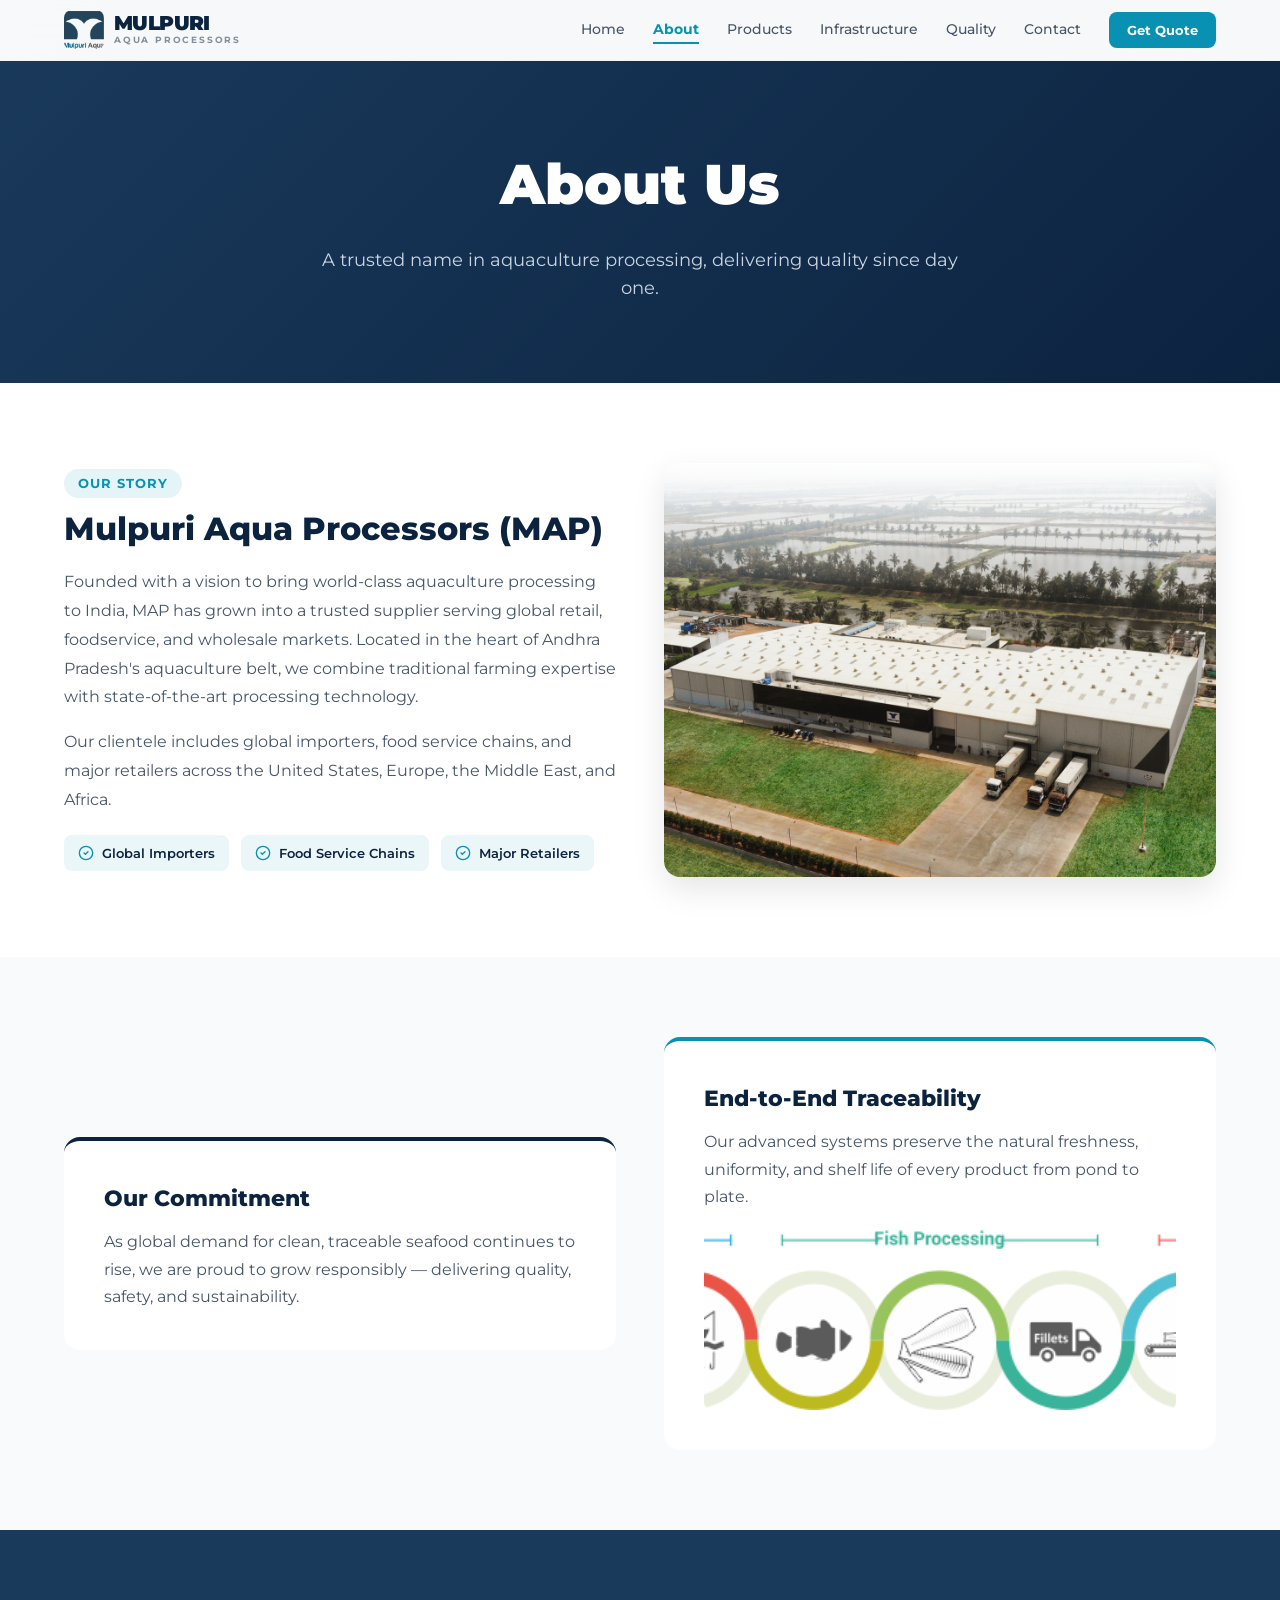
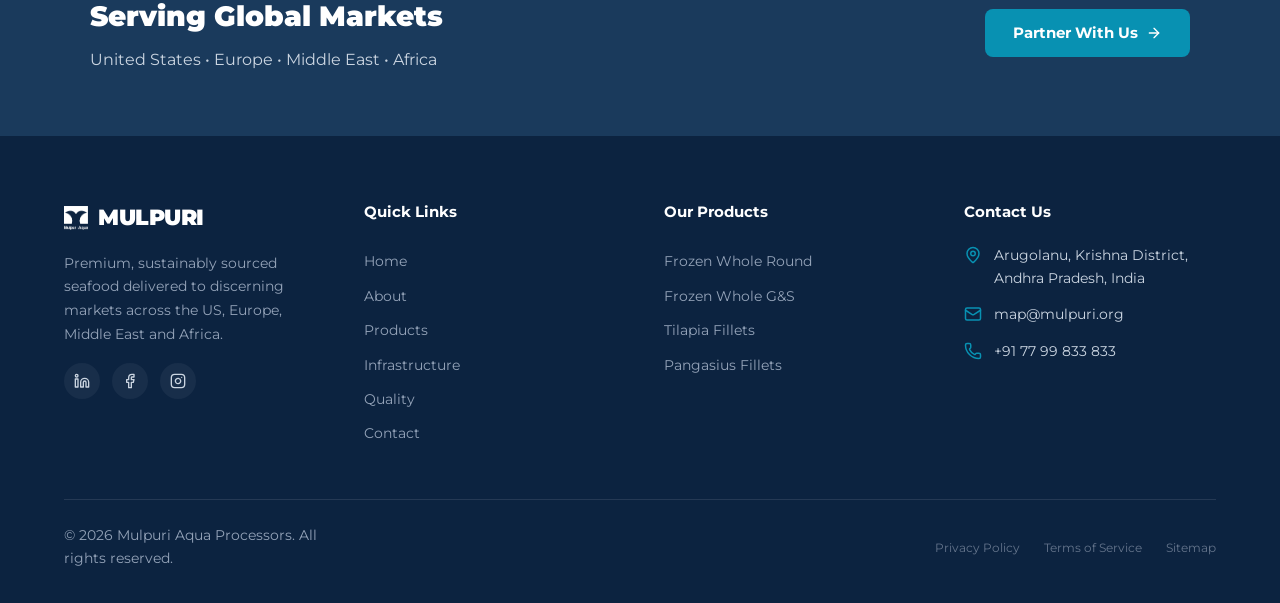
==== about.html @ 6163b8c2 "Initial commit: Mulpuri Aqua Processors static website Co-Authored-By: Claude Opus 4.6 <noreply@anth" ====
<!DOCTYPE html>
<html lang="en">
<head>
  <meta charset="UTF-8">
  <meta name="viewport" content="width=device-width, initial-scale=1.0">
  <title>About Us – Mulpuri Aqua Processors | Premium Tilapia Supplier</title>
  <meta name="description" content="Learn about Mulpuri Aqua Processors, a leading tilapia supplier from India.">
  <meta name="keywords" content="about Mulpuri Aqua Processors, tilapia supplier India, seafood processor">
  <meta name="robots" content="index, follow">
  <link rel="canonical" href="https://mulpuriaqua.com/about.html">
  <meta property="og:title" content="About Us – Mulpuri Aqua Processors | Premium Tilapia Supplier">
  <meta property="og:description" content="Learn about Mulpuri Aqua Processors, a leading tilapia supplier from India.">
  <meta property="og:type" content="website">
  <meta property="og:image" content="https://mulpuriaqua.com/images/MAPFactory-overview.png">
  <meta name="twitter:card" content="summary_large_image">
  <meta name="twitter:title" content="About Us – Mulpuri Aqua Processors | Premium Tilapia Supplier">
  <meta name="twitter:description" content="Learn about Mulpuri Aqua Processors, a leading tilapia supplier from India.">
  <link rel="apple-touch-icon" sizes="180x180" href="images/apple-touch-icon.png">
  <link rel="icon" type="image/png" sizes="32x32" href="images/favicon-32x32.png">
  <link rel="icon" type="image/png" sizes="16x16" href="images/favicon-16x16.png">
  <link rel="manifest" href="images/site.webmanifest">
  <link rel="preconnect" href="https://fonts.googleapis.com">
  <link rel="preconnect" href="https://fonts.gstatic.com" crossorigin>
  <link href="https://fonts.googleapis.com/css2?family=Montserrat:wght@400;500;600;700;800;900&display=swap" rel="stylesheet">
  <link rel="stylesheet" href="styles.css">
</head>
<body>
<nav class="nav">
  <div class="nav-inner">
    <a href="index.html" class="nav-logo">
      <img src="images/logo-symbol.png" alt="Mulpuri Logo" class="nav-logo-icon">
      <div class="nav-logo-text">
        <strong>MULPURI</strong>
        <small>Aqua Processors</small>
      </div>
    </a>
    <div class="nav-links">
      <a href="index.html" class="nav-link">Home</a>
<a href="about.html" class="nav-link active">About</a>
<a href="products.html" class="nav-link">Products</a>
<a href="infrastructure.html" class="nav-link">Infrastructure</a>
<a href="quality.html" class="nav-link">Quality</a>
<a href="contact.html" class="nav-link">Contact</a>

      <a href="quote.html" class="btn btn-accent btn-sm">Get Quote</a>
    </div>
    <button class="nav-toggle" aria-label="Toggle menu">
      <svg xmlns="http://www.w3.org/2000/svg" width="24" height="24" viewBox="0 0 24 24"
        fill="none" stroke="currentColor" stroke-width="2" stroke-linecap="round" stroke-linejoin="round">
        <path d="M4 5h16"/><path d="M4 12h16"/><path d="M4 19h16"/>
      </svg>
    </button>
  </div>
  <div class="mobile-menu">
    <a href="index.html">Home</a>
<a href="about.html" class="active">About</a>
<a href="products.html">Products</a>
<a href="infrastructure.html">Infrastructure</a>
<a href="quality.html">Quality</a>
<a href="contact.html">Contact</a>

    <a href="quote.html" class="btn btn-accent btn-sm btn-full" style="margin-top:12px">Get Quote</a>
  </div>
</nav>

<section class="page-hero"><h1>About Us</h1><p>A trusted name in aquaculture processing, delivering quality since day one.</p></section>

<section class="section section-white">
  <div class="container">
    <div class="grid-2">
      <div>
        <span class="badge">Our Story</span>
        <h2 class="section-title" style="margin-top:12px">Mulpuri Aqua Processors (MAP)</h2>
        <p style="color:var(--slate-600);line-height:1.8;margin-bottom:16px">Founded with a vision to bring world-class aquaculture processing to India, MAP has grown into a trusted supplier serving global retail, foodservice, and wholesale markets. Located in the heart of Andhra Pradesh's aquaculture belt, we combine traditional farming expertise with state-of-the-art processing technology.</p>
        <p style="color:var(--slate-600);line-height:1.8;margin-bottom:20px">Our clientele includes global importers, food service chains, and major retailers across the United States, Europe, the Middle East, and Africa.</p>
        <div style="display:flex;flex-wrap:wrap;gap:12px">
          <div class="client-badge"><svg xmlns="http://www.w3.org/2000/svg" width="20" height="20" viewBox="0 0 24 24" fill="none" stroke="currentColor" stroke-width="2" stroke-linecap="round" stroke-linejoin="round"><circle cx="12" cy="12" r="10"/><path d="m9 12 2 2 4-4"/></svg><span>Global Importers</span></div>
          <div class="client-badge"><svg xmlns="http://www.w3.org/2000/svg" width="20" height="20" viewBox="0 0 24 24" fill="none" stroke="currentColor" stroke-width="2" stroke-linecap="round" stroke-linejoin="round"><circle cx="12" cy="12" r="10"/><path d="m9 12 2 2 4-4"/></svg><span>Food Service Chains</span></div>
          <div class="client-badge"><svg xmlns="http://www.w3.org/2000/svg" width="20" height="20" viewBox="0 0 24 24" fill="none" stroke="currentColor" stroke-width="2" stroke-linecap="round" stroke-linejoin="round"><circle cx="12" cy="12" r="10"/><path d="m9 12 2 2 4-4"/></svg><span>Major Retailers</span></div>
        </div>
      </div>
      <div class="product-img"><img src="images/facility-exterior.png" alt="Mulpuri Facility"></div>
    </div>
  </div>
</section>

<section class="section section-light">
  <div class="container">
    <div class="grid-2">
      <div class="commit-card border-primary"><h3>Our Commitment</h3><p>As global demand for clean, traceable seafood continues to rise, we are proud to grow responsibly — delivering quality, safety, and sustainability.</p></div>
      <div class="commit-card border-accent"><h3>End-to-End Traceability</h3><p>Our advanced systems preserve the natural freshness, uniformity, and shelf life of every product from pond to plate.</p>
        <img src="images/aqua-processing.png" alt="Aqua Processing" style="margin-top:20px;border-radius:8px;width:100%;height:180px;object-fit:cover">
      </div>
    </div>
  </div>
</section>

<div class="cta-banner">
  <div class="cta-banner-inner">
    <div><h2>Serving Global Markets</h2><p>United States &bull; Europe &bull; Middle East &bull; Africa</p></div>
    <a href="contact.html" class="btn btn-accent">Partner With Us <svg xmlns="http://www.w3.org/2000/svg" width="16" height="16" viewBox="0 0 24 24" fill="none" stroke="currentColor" stroke-width="2" stroke-linecap="round" stroke-linejoin="round"><path d="M5 12h14"/><path d="m12 5 7 7-7 7"/></svg></a>
  </div>
</div>

<footer class="footer">
  <div class="container">
    <div class="footer-grid">
      <div>
        <div class="footer-logo">
          <img src="images/logo-symbol.png" alt="Mulpuri Logo">
          <span>MULPURI</span>
        </div>
        <p>Premium, sustainably sourced seafood delivered to discerning markets across the US, Europe, Middle East and Africa.</p>
        <div class="footer-social">
          <a href="#" aria-label="LinkedIn"><svg xmlns="http://www.w3.org/2000/svg" width="16" height="16" viewBox="0 0 24 24" fill="none" stroke="currentColor" stroke-width="2" stroke-linecap="round" stroke-linejoin="round"><path d="M16 8a6 6 0 0 1 6 6v7h-4v-7a2 2 0 0 0-4 0v7h-4v-7a6 6 0 0 1 6-6z"/><rect width="4" height="12" x="2" y="9"/><circle cx="4" cy="4" r="2"/></svg></a>
          <a href="#" aria-label="Facebook"><svg xmlns="http://www.w3.org/2000/svg" width="16" height="16" viewBox="0 0 24 24" fill="none" stroke="currentColor" stroke-width="2" stroke-linecap="round" stroke-linejoin="round"><path d="M18 2h-3a5 5 0 0 0-5 5v3H7v4h3v8h4v-8h3l1-4h-4V7a1 1 0 0 1 1-1h3z"/></svg></a>
          <a href="#" aria-label="Instagram"><svg xmlns="http://www.w3.org/2000/svg" width="16" height="16" viewBox="0 0 24 24" fill="none" stroke="currentColor" stroke-width="2" stroke-linecap="round" stroke-linejoin="round"><rect width="20" height="20" x="2" y="2" rx="5" ry="5"/><path d="M16 11.37A4 4 0 1 1 12.63 8 4 4 0 0 1 16 11.37z"/><line x1="17.5" x2="17.51" y1="6.5" y2="6.5"/></svg></a>
        </div>
      </div>
      <div>
        <h4>Quick Links</h4>
        <a href="index.html" class="footer-link">Home</a>
        <a href="about.html" class="footer-link">About</a>
        <a href="products.html" class="footer-link">Products</a>
        <a href="infrastructure.html" class="footer-link">Infrastructure</a>
        <a href="quality.html" class="footer-link">Quality</a>
        <a href="contact.html" class="footer-link">Contact</a>
      </div>
      <div>
        <h4>Our Products</h4>
        <a href="products.html#whole-round" class="footer-link">Frozen Whole Round</a>
        <a href="products.html#wgs" class="footer-link">Frozen Whole G&amp;S</a>
        <a href="products.html#fillets" class="footer-link">Tilapia Fillets</a>
        <a href="products.html#pangasius" class="footer-link">Pangasius Fillets</a>
      </div>
      <div>
        <h4>Contact Us</h4>
        <div class="footer-contact-item">
          <svg xmlns="http://www.w3.org/2000/svg" width="18" height="18" viewBox="0 0 24 24" fill="none" stroke="currentColor" stroke-width="2" stroke-linecap="round" stroke-linejoin="round"><path d="M20 10c0 4.993-5.539 10.193-7.399 11.799a1 1 0 0 1-1.202 0C9.539 20.193 4 14.993 4 10a8 8 0 0 1 16 0"/><circle cx="12" cy="10" r="3"/></svg>
          <span>Arugolanu, Krishna District,<br>Andhra Pradesh, India</span>
        </div>
        <div class="footer-contact-item">
          <svg xmlns="http://www.w3.org/2000/svg" width="18" height="18" viewBox="0 0 24 24" fill="none" stroke="currentColor" stroke-width="2" stroke-linecap="round" stroke-linejoin="round"><path d="m22 7-8.991 5.727a2 2 0 0 1-2.009 0L2 7"/><rect x="2" y="4" width="20" height="16" rx="2"/></svg>
          <a href="mailto:map@mulpuri.org">map@mulpuri.org</a>
        </div>
        <div class="footer-contact-item">
          <svg xmlns="http://www.w3.org/2000/svg" width="18" height="18" viewBox="0 0 24 24" fill="none" stroke="currentColor" stroke-width="2" stroke-linecap="round" stroke-linejoin="round"><path d="M13.832 16.568a1 1 0 0 0 1.213-.303l.355-.465A2 2 0 0 1 17 15h3a2 2 0 0 1 2 2v3a2 2 0 0 1-2 2A18 18 0 0 1 2 4a2 2 0 0 1 2-2h3a2 2 0 0 1 2 2v3a2 2 0 0 1-.8 1.6l-.468.351a1 1 0 0 0-.292 1.233 14 14 0 0 0 6.392 6.384"/></svg>
          <a href="tel:+917799833833">+91 77 99 833 833</a>
        </div>
      </div>
    </div>
    <div class="footer-bottom">
      <p>&copy; 2026 Mulpuri Aqua Processors. All rights reserved.</p>
      <div class="footer-bottom-links">
        <a href="#">Privacy Policy</a>
        <a href="#">Terms of Service</a>
        <a href="#">Sitemap</a>
      </div>
    </div>
  </div>
</footer>
<script src="script.js"></script>
</body>
</html>
---- styles.css ----
/* ─── Reset & Base ─────────────────────────────────── */
*, *::before, *::after { box-sizing: border-box; margin: 0; padding: 0; }

:root {
  --primary: #0c2340;
  --primary-light: #163a5f;
  --secondary: #1a3a5c;
  --accent: #0891b2;
  --accent-light: #06b6d4;
  --white: #ffffff;
  --slate-50: #f8fafc;
  --slate-100: #f1f5f9;
  --slate-200: #e2e8f0;
  --slate-300: #cbd5e1;
  --slate-400: #94a3b8;
  --slate-500: #64748b;
  --slate-600: #475569;
  --slate-700: #334155;
}

html { scroll-behavior: smooth; }
body {
  font-family: 'Montserrat', 'Segoe UI', system-ui, sans-serif;
  color: var(--slate-700);
  background: var(--slate-50);
  line-height: 1.6;
  overflow-x: hidden;
}
a { text-decoration: none; color: inherit; }
img { max-width: 100%; height: auto; display: block; }
ul { list-style: none; }
::selection { background: rgba(8,145,178,0.2); }

/* ─── Utility ─────────────────────────────────────────── */
.container { max-width: 1200px; margin: 0 auto; padding: 0 24px; }
.grid-2 { display: grid; grid-template-columns: 1fr 1fr; gap: 48px; align-items: center; }
.grid-3 { display: grid; grid-template-columns: repeat(3, 1fr); gap: 24px; }
.grid-4 { display: grid; grid-template-columns: repeat(4, 1fr); gap: 32px; }
.text-center { text-align: center; }

/* ─── Buttons ─────────────────────────────────────────── */
.btn {
  display: inline-flex; align-items: center; gap: 8px;
  padding: 12px 28px; border-radius: 8px; font-size: 15px;
  font-weight: 700; cursor: pointer; border: none;
  font-family: inherit; transition: all 0.2s;
}
.btn:hover { opacity: 0.9; transform: translateY(-1px); }
.btn-accent { background: var(--accent); color: var(--white); }
.btn-outline { background: transparent; color: var(--primary); border: 2px solid var(--primary); }
.btn-outline:hover { background: var(--primary); color: var(--white); }
.btn-outline-white { background: transparent; color: var(--white); border: 2px solid var(--white); }
.btn-outline-white:hover { background: var(--white); color: var(--primary); }
.btn-white { background: var(--white); color: var(--primary); }
.btn-lg { font-size: 18px; padding: 16px 40px; }
.btn-sm { font-size: 13px; padding: 8px 18px; }
.btn-full { width: 100%; justify-content: center; }

.badge {
  display: inline-block; padding: 4px 14px;
  background: rgba(8,145,178,0.1); color: var(--accent);
  border-radius: 999px; font-size: 13px; font-weight: 700;
  letter-spacing: 0.08em; text-transform: uppercase;
}

/* ─── Navigation ──────────────────────────────────────── */
.nav {
  position: fixed; top: 0; left: 0; right: 0; z-index: 100;
  background: rgba(255,255,255,0.97); backdrop-filter: blur(12px);
  border-bottom: 1px solid var(--slate-100);
  transition: box-shadow 0.3s;
}
.nav.scrolled { box-shadow: 0 2px 16px rgba(0,0,0,0.06); }
.nav-inner {
  display: flex; align-items: center; justify-content: space-between;
  padding: 10px 24px; max-width: 1200px; margin: 0 auto;
}
.nav-logo {
  display: flex; align-items: center; gap: 10px; cursor: pointer;
}
.nav-logo-icon {
  width: 40px; height: 40px; border-radius: 8px; object-fit: contain;
}
.nav-logo-text { display: flex; flex-direction: column; }
.nav-logo-text strong {
  font-size: 20px; font-weight: 900; color: var(--primary);
  letter-spacing: -0.03em; line-height: 1;
}
.nav-logo-text small {
  font-size: 9px; font-weight: 700; letter-spacing: 0.2em;
  color: rgba(12,35,64,0.5); text-transform: uppercase;
}
.nav-links { display: flex; align-items: center; gap: 28px; }
.nav-link {
  font-size: 14px; font-weight: 500; color: var(--slate-600);
  cursor: pointer; position: relative; padding-bottom: 2px;
  transition: color 0.2s; border: none; background: none; font-family: inherit;
}
.nav-link::after {
  content: ''; position: absolute; bottom: -2px; left: 0;
  width: 0; height: 2px; background: var(--accent); transition: width 0.3s;
}
.nav-link:hover, .nav-link.active { color: var(--accent); font-weight: 700; }
.nav-link:hover::after, .nav-link.active::after { width: 100%; }

/* Mobile Nav */
.nav-toggle {
  display: none; background: none; border: none; cursor: pointer; padding: 8px;
}
.nav-toggle svg { width: 24px; height: 24px; stroke: var(--primary); }
.mobile-menu {
  display: none; background: var(--white);
  border-top: 1px solid var(--slate-100); padding: 16px 24px;
}
.mobile-menu.open { display: block; }
.mobile-menu a {
  display: block; padding: 12px 0; font-size: 15px; font-weight: 500;
  color: var(--slate-600); border-bottom: 1px solid var(--slate-100);
}
.mobile-menu a.active { color: var(--accent); font-weight: 700; }

/* ─── Hero Sections ───────────────────────────────────── */
.hero {
  min-height: 100vh; display: flex; align-items: center;
  justify-content: center; position: relative; overflow: hidden;
  background: linear-gradient(135deg, rgba(12,35,64,0.96), rgba(12,35,64,0.8), rgba(8,145,178,0.4));
}
.hero-bg {
  position: absolute; inset: 0; z-index: 0;
}
.hero-bg img {
  width: 100%; height: 100%; object-fit: cover;
}
.hero-overlay {
  position: absolute; inset: 0;
  background: linear-gradient(135deg, rgba(12,35,64,0.93), rgba(12,35,64,0.78), rgba(8,145,178,0.35));
}
.hero-content {
  position: relative; z-index: 2; max-width: 700px; padding: 120px 24px 80px;
}
.hero h1 {
  font-size: clamp(36px, 6vw, 72px); font-weight: 900; color: var(--white);
  line-height: 1.08; margin-bottom: 24px; letter-spacing: -0.02em;
}
.hero h1 .accent { color: var(--accent-light); }
.hero p {
  font-size: 18px; color: var(--slate-300); margin-bottom: 36px;
  max-width: 560px; line-height: 1.7;
}
.hero-buttons { display: flex; gap: 16px; flex-wrap: wrap; }

/* Page hero (subpages) */
.page-hero {
  padding: 140px 24px 80px; text-align: center;
  background: linear-gradient(135deg, var(--secondary), var(--primary));
}
.page-hero h1 {
  font-size: clamp(36px, 5vw, 56px); font-weight: 900; color: var(--white);
  margin-bottom: 16px;
}
.page-hero p {
  font-size: 18px; color: var(--slate-300); max-width: 640px; margin: 0 auto;
}

/* ─── Stats Bar ───────────────────────────────────────── */
.stats-bar {
  background: var(--white); padding: 48px 24px;
  border-bottom: 1px solid var(--slate-100);
  box-shadow: 0 2px 8px rgba(0,0,0,0.03);
  margin-top: -2px; border-radius: 24px 24px 0 0;
  position: relative; z-index: 5;
}
.stat-item {
  display: flex; flex-direction: column; align-items: center;
  text-align: center; gap: 8px;
}
.stat-icon {
  padding: 12px; background: var(--slate-50); border-radius: 999px;
  color: var(--accent); margin-bottom: 4px; display: flex;
  align-items: center; justify-content: center;
}
.stat-icon svg { width: 24px; height: 24px; }
.stat-value { font-size: 20px; font-weight: 800; color: var(--primary); }
.stat-label {
  font-size: 12px; color: var(--slate-500); font-weight: 600;
  text-transform: uppercase; letter-spacing: 0.1em;
}

/* ─── Sections ────────────────────────────────────────── */
.section { padding: 80px 24px; }
.section-white { background: var(--white); }
.section-light { background: var(--slate-50); }
.section-dark { background: var(--primary); color: var(--slate-300); }
.section-secondary { background: var(--secondary); }

.section-title {
  font-size: 32px; font-weight: 800; color: var(--primary);
  line-height: 1.2; margin-bottom: 20px;
}
.section-title-white { color: var(--white); }
.section-subtitle {
  font-size: 17px; color: var(--slate-600); line-height: 1.7;
  max-width: 700px;
}
.accent-bar { width: 80px; height: 6px; border-radius: 3px; background: var(--accent); margin: 16px 0; }

/* ─── Product Cards ───────────────────────────────────── */
.product-card {
  background: var(--slate-50); border-radius: 16px; overflow: hidden;
  border: 1px solid var(--slate-100); transition: box-shadow 0.3s; cursor: pointer;
}
.product-card:hover { box-shadow: 0 12px 32px rgba(0,0,0,0.1); }
.product-card-img {
  aspect-ratio: 4/3; overflow: hidden; background: var(--slate-200);
}
.product-card-img img {
  width: 100%; height: 100%; object-fit: cover;
  transition: transform 0.5s;
}
.product-card:hover .product-card-img img { transform: scale(1.05); }
.product-card-body { padding: 24px; }
.product-card-body h3 {
  font-size: 18px; font-weight: 800; color: var(--primary); margin-bottom: 8px;
}
.product-card-body p { font-size: 14px; color: var(--slate-600); margin-bottom: 12px; }
.product-card-link {
  color: var(--accent); font-size: 14px; font-weight: 700;
  display: flex; align-items: center; gap: 4px;
}

/* ─── Product Detail Row ──────────────────────────────── */
.product-row {
  display: grid; grid-template-columns: 1fr 1fr; gap: 48px;
  align-items: center; margin-bottom: 80px;
}
.product-row:last-child { margin-bottom: 0; }
.product-row.reverse .product-img { order: 2; }
.product-row.reverse .product-info { order: 1; }
.product-img {
  border-radius: 16px; overflow: hidden;
  box-shadow: 0 12px 32px rgba(0,0,0,0.1); aspect-ratio: 4/3;
}
.product-img img { width: 100%; height: 100%; object-fit: cover; transition: transform 0.7s; }
.product-img:hover img { transform: scale(1.05); }
.product-info { display: flex; flex-direction: column; gap: 16px; }
.product-info h2 { font-size: 28px; font-weight: 800; color: var(--primary); line-height: 1.2; }
.product-info > p { font-size: 17px; color: var(--slate-600); line-height: 1.7; }

/* ─── Spec Card ───────────────────────────────────────── */
.spec-card {
  background: var(--white); padding: 24px; border-radius: 12px;
  border: 1px solid var(--slate-200); box-shadow: 0 1px 3px rgba(0,0,0,0.06);
}
.spec-card h4 {
  font-size: 12px; font-weight: 800; color: var(--slate-400);
  text-transform: uppercase; letter-spacing: 0.1em; margin-bottom: 16px;
  display: flex; align-items: center; gap: 8px;
}
.spec-card h4 svg { width: 16px; height: 16px; }
.spec-grid { display: grid; grid-template-columns: 1fr 1fr; gap: 10px; }
.spec-item {
  display: flex; align-items: center; gap: 8px;
  font-size: 13px; color: var(--slate-700);
}
.spec-dot {
  width: 6px; height: 6px; border-radius: 3px;
  background: var(--secondary); flex-shrink: 0;
}

/* ─── Feature Cards ───────────────────────────────────── */
.feature-item {
  display: flex; align-items: flex-start; gap: 10px; padding: 16px;
  background: var(--slate-50); border-radius: 10px;
  border: 1px solid var(--slate-100);
}
.feature-item svg { flex-shrink: 0; color: var(--accent); width: 18px; height: 18px; margin-top: 2px; }
.feature-item span { font-size: 14px; color: var(--slate-700); }

.feature-card-center {
  background: var(--slate-50); padding: 32px; border-radius: 16px;
  border: 1px solid var(--slate-100); text-align: center;
}
.feature-card-center .icon-circle {
  width: 56px; height: 56px; border-radius: 28px; background: var(--white);
  display: flex; align-items: center; justify-content: center;
  margin: 0 auto 20px; box-shadow: 0 2px 8px rgba(0,0,0,0.06);
}
.feature-card-center .icon-circle svg { width: 28px; height: 28px; color: var(--accent); }
.feature-card-center h3 { font-size: 18px; font-weight: 800; color: var(--primary); margin-bottom: 10px; }
.feature-card-center p { font-size: 14px; color: var(--slate-600); line-height: 1.7; }

/* Stat cards */
.stat-card {
  background: var(--white); padding: 28px; border-radius: 12px;
  border: 1px solid var(--slate-200); text-align: center;
}
.stat-card svg { margin: 0 auto 12px; color: var(--accent); width: 28px; height: 28px; }
.stat-card .value { font-size: 20px; font-weight: 800; color: var(--primary); margin-bottom: 6px; }
.stat-card .label { font-size: 13px; color: var(--slate-500); }

/* Compliance item */
.compliance-item {
  display: flex; align-items: center; gap: 12px; padding: 16px;
  background: var(--white); border-radius: 10px; border: 1px solid var(--slate-200);
}
.compliance-item svg { flex-shrink: 0; color: var(--accent); width: 20px; height: 20px; }
.compliance-item span { font-size: 15px; font-weight: 600; color: var(--primary); }

/* Cert cards */
.cert-card {
  padding: 32px; border: 1px solid var(--slate-200); border-radius: 12px;
  text-align: center; transition: background 0.2s;
}
.cert-card:hover { background: var(--slate-50); }
.cert-card svg { margin: 0 auto 12px; color: var(--accent); width: 40px; height: 40px; }
.cert-card .name { font-size: 16px; font-weight: 800; color: var(--primary); }

/* Commitment cards */
.commit-card {
  background: var(--white); padding: 40px; border-radius: 16px;
}
.commit-card.border-primary { border-top: 4px solid var(--primary); }
.commit-card.border-accent { border-top: 4px solid var(--accent); }
.commit-card h3 { font-size: 22px; font-weight: 800; color: var(--primary); margin-bottom: 12px; }
.commit-card p { color: var(--slate-600); line-height: 1.7; }

/* Client badges */
.client-badge {
  display: inline-flex; align-items: center; gap: 8px;
  padding: 8px 14px; background: rgba(8,145,178,0.08); border-radius: 8px;
}
.client-badge svg { width: 16px; height: 16px; color: var(--accent); }
.client-badge span { font-size: 13px; font-weight: 600; color: var(--primary); }

/* ─── Section Label ───────────────────────────────────── */
.section-label {
  display: flex; align-items: center; gap: 10px; margin-bottom: 12px;
  color: var(--accent); font-weight: 800; font-size: 13px;
  text-transform: uppercase; letter-spacing: 0.1em;
}
.section-label svg { width: 18px; height: 18px; }

/* ─── CTA Section ─────────────────────────────────────── */
.cta-section {
  background: var(--primary); padding: 80px 24px; text-align: center;
}
.cta-section h2 {
  font-size: clamp(28px, 4vw, 44px); font-weight: 900; color: var(--white);
  margin-bottom: 20px;
}
.cta-section p {
  color: var(--slate-300); font-size: 18px; max-width: 560px;
  margin: 0 auto 40px;
}

.cta-banner {
  background: var(--secondary); padding: 64px 24px;
}
.cta-banner-inner {
  display: flex; justify-content: space-between; align-items: center;
  flex-wrap: wrap; gap: 24px; max-width: 1100px; margin: 0 auto;
}
.cta-banner h2 { font-size: 28px; font-weight: 900; color: var(--white); margin-bottom: 8px; }
.cta-banner p { color: var(--slate-300); }

/* ─── Forms ───────────────────────────────────────────── */
.form-group { margin-bottom: 16px; }
.form-group label {
  display: block; font-size: 13px; font-weight: 600;
  color: var(--slate-600); margin-bottom: 6px;
}
.form-group input, .form-group textarea, .form-group select {
  width: 100%; padding: 10px 14px; border-radius: 8px;
  border: 1px solid var(--slate-200); font-size: 15px;
  font-family: inherit; outline: none; transition: border-color 0.2s;
}
.form-group input:focus, .form-group textarea:focus, .form-group select:focus {
  border-color: var(--accent);
}
.form-group textarea { resize: vertical; }
.form-card {
  background: var(--white); padding: 36px; border-radius: 16px;
  border: 1px solid var(--slate-200); box-shadow: 0 4px 16px rgba(0,0,0,0.04);
}

/* Contact info cards */
.contact-info-card {
  display: flex; align-items: flex-start; gap: 16px; padding: 20px;
  background: var(--white); border-radius: 12px; border: 1px solid var(--slate-200);
}
.contact-info-icon {
  padding: 10px; background: rgba(8,145,178,0.08); border-radius: 10px;
  display: flex; align-items: center; justify-content: center;
}
.contact-info-icon svg { width: 20px; height: 20px; color: var(--accent); }
.contact-info-label {
  font-size: 12px; font-weight: 700; color: var(--slate-400);
  text-transform: uppercase; letter-spacing: 0.08em; margin-bottom: 4px;
}
.contact-info-value { color: var(--primary); font-weight: 600; font-size: 15px; }
.contact-info-value a { color: var(--primary); }
.contact-info-value a:hover { color: var(--accent); }

/* ─── Footer ──────────────────────────────────────────── */
.footer {
  background: var(--primary); color: var(--slate-300); padding: 64px 24px 32px;
}
.footer-grid {
  display: grid; grid-template-columns: repeat(4, 1fr);
  gap: 48px; margin-bottom: 48px;
}
.footer-logo {
  display: flex; align-items: center; gap: 10px; margin-bottom: 16px;
}
.footer-logo img { width: 24px; height: 24px; filter: brightness(0) invert(1); }
.footer-logo span { font-size: 22px; font-weight: 900; color: var(--white); letter-spacing: -0.02em; }
.footer p { font-size: 14px; color: var(--slate-400); line-height: 1.7; max-width: 280px; }
.footer-social { display: flex; gap: 12px; margin-top: 16px; }
.footer-social a {
  width: 36px; height: 36px; border-radius: 18px;
  background: rgba(255,255,255,0.05); display: flex;
  align-items: center; justify-content: center; transition: background 0.2s;
}
.footer-social a:hover { background: var(--accent); }
.footer-social svg { width: 16px; height: 16px; }
.footer h4 { color: var(--white); font-weight: 700; margin-bottom: 20px; font-size: 15px; }
.footer-link {
  display: block; font-size: 14px; color: var(--slate-400);
  padding: 6px 0; transition: color 0.2s;
}
.footer-link:hover { color: var(--accent); }
.footer-contact-item {
  display: flex; align-items: flex-start; gap: 12px; font-size: 14px; margin-bottom: 14px;
}
.footer-contact-item svg { flex-shrink: 0; color: var(--accent); width: 18px; height: 18px; margin-top: 2px; }
.footer-contact-item a { color: var(--slate-300); transition: color 0.2s; }
.footer-contact-item a:hover { color: var(--accent); }
.footer-bottom {
  border-top: 1px solid rgba(255,255,255,0.1); padding-top: 24px;
  display: flex; justify-content: space-between; align-items: center;
  flex-wrap: wrap; gap: 12px; font-size: 12px; color: var(--slate-500);
}
.footer-bottom-links { display: flex; gap: 24px; }
.footer-bottom-links a { color: var(--slate-500); transition: color 0.2s; }
.footer-bottom-links a:hover { color: var(--white); }

/* ─── Responsive ──────────────────────────────────────── */
@media (max-width: 1024px) {
  .grid-4 { grid-template-columns: repeat(2, 1fr); }
  .footer-grid { grid-template-columns: repeat(2, 1fr); }
}

@media (max-width: 768px) {
  .nav-links { display: none !important; }
  .nav-toggle { display: block !important; }
  .grid-2, .product-row { grid-template-columns: 1fr; }
  .product-row.reverse .product-img { order: 0; }
  .product-row.reverse .product-info { order: 0; }
  .grid-3 { grid-template-columns: 1fr; }
  .grid-4 { grid-template-columns: 1fr 1fr; }
  .spec-grid { grid-template-columns: 1fr; }
  .footer-grid { grid-template-columns: 1fr; }
  .cta-banner-inner { flex-direction: column; text-align: center; }
  .hero-content { padding: 100px 24px 60px; }
  .footer-bottom { flex-direction: column; text-align: center; }
}

@media (max-width: 480px) {
  .grid-4 { grid-template-columns: 1fr; }
  .hero-buttons { flex-direction: column; }
}
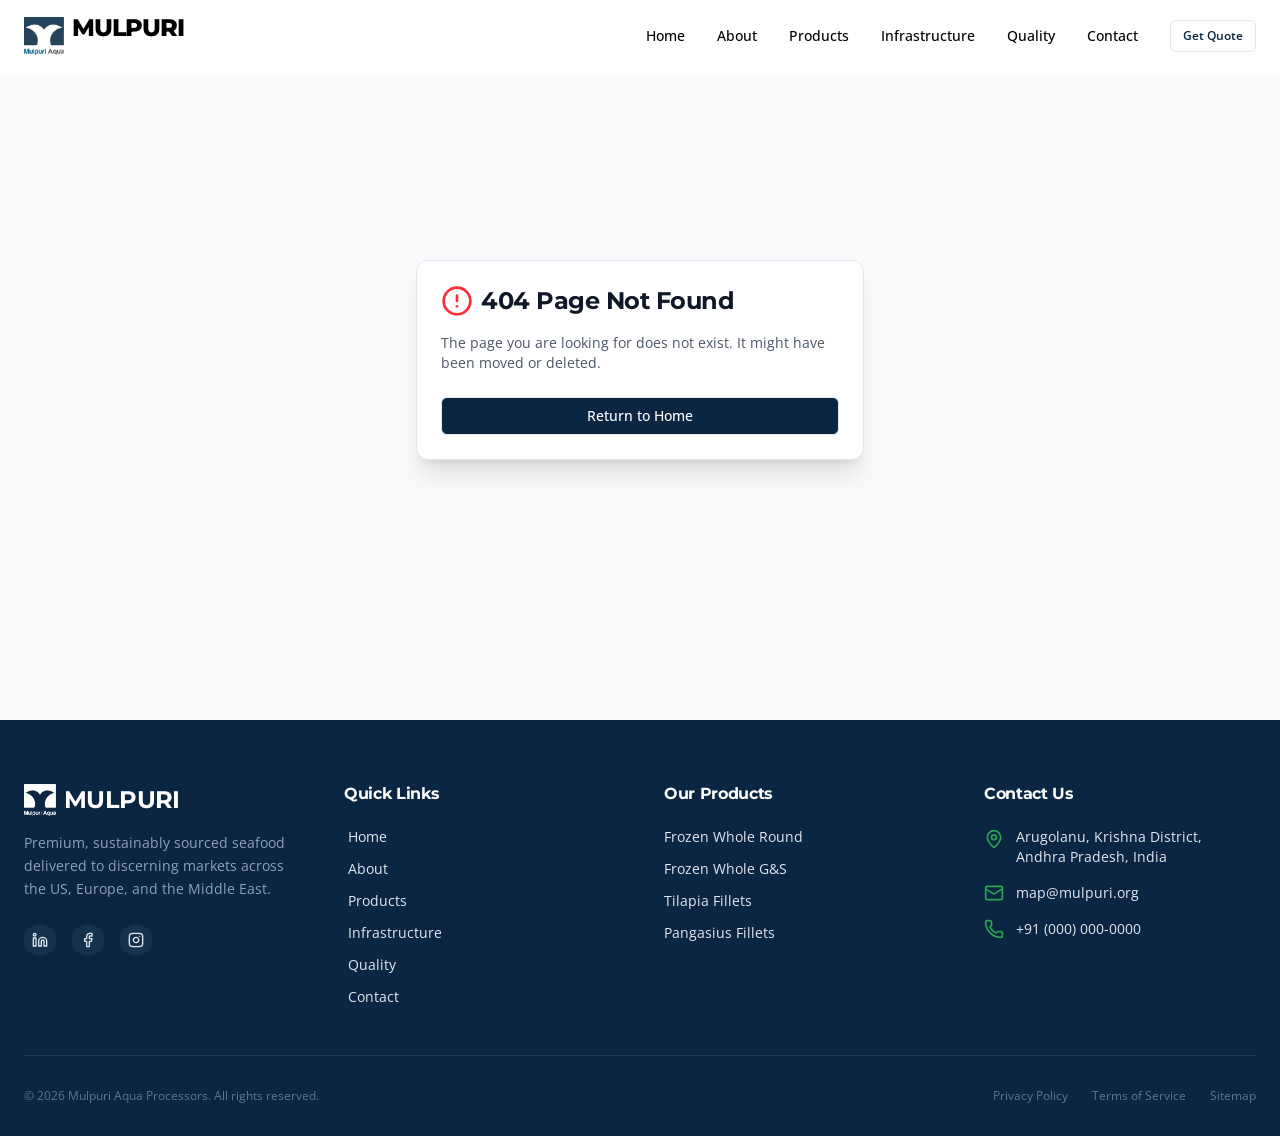
==== commit f539acbf: "Redesign website with new CSS, JS, and restructured HTML pages Replace styles.css and script.js with" ====
--- a/about.html
+++ b/about.html
@@ -1,164 +1,415 @@
-<!DOCTYPE html>
-<html lang="en">
-<head>
-  <meta charset="UTF-8">
-  <meta name="viewport" content="width=device-width, initial-scale=1.0">
-  <title>About Us – Mulpuri Aqua Processors | Premium Tilapia Supplier</title>
-  <meta name="description" content="Learn about Mulpuri Aqua Processors, a leading tilapia supplier from India.">
-  <meta name="keywords" content="about Mulpuri Aqua Processors, tilapia supplier India, seafood processor">
-  <meta name="robots" content="index, follow">
-  <link rel="canonical" href="https://mulpuriaqua.com/about.html">
-  <meta property="og:title" content="About Us – Mulpuri Aqua Processors | Premium Tilapia Supplier">
-  <meta property="og:description" content="Learn about Mulpuri Aqua Processors, a leading tilapia supplier from India.">
-  <meta property="og:type" content="website">
-  <meta property="og:image" content="https://mulpuriaqua.com/images/MAPFactory-overview.png">
-  <meta name="twitter:card" content="summary_large_image">
-  <meta name="twitter:title" content="About Us – Mulpuri Aqua Processors | Premium Tilapia Supplier">
-  <meta name="twitter:description" content="Learn about Mulpuri Aqua Processors, a leading tilapia supplier from India.">
-  <link rel="apple-touch-icon" sizes="180x180" href="images/apple-touch-icon.png">
-  <link rel="icon" type="image/png" sizes="32x32" href="images/favicon-32x32.png">
-  <link rel="icon" type="image/png" sizes="16x16" href="images/favicon-16x16.png">
-  <link rel="manifest" href="images/site.webmanifest">
-  <link rel="preconnect" href="https://fonts.googleapis.com">
-  <link rel="preconnect" href="https://fonts.gstatic.com" crossorigin>
-  <link href="https://fonts.googleapis.com/css2?family=Montserrat:wght@400;500;600;700;800;900&display=swap" rel="stylesheet">
-  <link rel="stylesheet" href="styles.css">
-</head>
-<body>
-<nav class="nav">
-  <div class="nav-inner">
-    <a href="index.html" class="nav-logo">
-      <img src="images/logo-symbol.png" alt="Mulpuri Logo" class="nav-logo-icon">
-      <div class="nav-logo-text">
-        <strong>MULPURI</strong>
-        <small>Aqua Processors</small>
-      </div>
-    </a>
-    <div class="nav-links">
-      <a href="index.html" class="nav-link">Home</a>
-<a href="about.html" class="nav-link active">About</a>
-<a href="products.html" class="nav-link">Products</a>
-<a href="infrastructure.html" class="nav-link">Infrastructure</a>
-<a href="quality.html" class="nav-link">Quality</a>
-<a href="contact.html" class="nav-link">Contact</a>
-
-      <a href="quote.html" class="btn btn-accent btn-sm">Get Quote</a>
-    </div>
-    <button class="nav-toggle" aria-label="Toggle menu">
-      <svg xmlns="http://www.w3.org/2000/svg" width="24" height="24" viewBox="0 0 24 24"
-        fill="none" stroke="currentColor" stroke-width="2" stroke-linecap="round" stroke-linejoin="round">
-        <path d="M4 5h16"/><path d="M4 12h16"/><path d="M4 19h16"/>
-      </svg>
-    </button>
-  </div>
-  <div class="mobile-menu">
-    <a href="index.html">Home</a>
-<a href="about.html" class="active">About</a>
-<a href="products.html">Products</a>
-<a href="infrastructure.html">Infrastructure</a>
-<a href="quality.html">Quality</a>
-<a href="contact.html">Contact</a>
-
-    <a href="quote.html" class="btn btn-accent btn-sm btn-full" style="margin-top:12px">Get Quote</a>
-  </div>
-</nav>
-
-<section class="page-hero"><h1>About Us</h1><p>A trusted name in aquaculture processing, delivering quality since day one.</p></section>
-
-<section class="section section-white">
-  <div class="container">
-    <div class="grid-2">
-      <div>
-        <span class="badge">Our Story</span>
-        <h2 class="section-title" style="margin-top:12px">Mulpuri Aqua Processors (MAP)</h2>
-        <p style="color:var(--slate-600);line-height:1.8;margin-bottom:16px">Founded with a vision to bring world-class aquaculture processing to India, MAP has grown into a trusted supplier serving global retail, foodservice, and wholesale markets. Located in the heart of Andhra Pradesh's aquaculture belt, we combine traditional farming expertise with state-of-the-art processing technology.</p>
-        <p style="color:var(--slate-600);line-height:1.8;margin-bottom:20px">Our clientele includes global importers, food service chains, and major retailers across the United States, Europe, the Middle East, and Africa.</p>
-        <div style="display:flex;flex-wrap:wrap;gap:12px">
-          <div class="client-badge"><svg xmlns="http://www.w3.org/2000/svg" width="20" height="20" viewBox="0 0 24 24" fill="none" stroke="currentColor" stroke-width="2" stroke-linecap="round" stroke-linejoin="round"><circle cx="12" cy="12" r="10"/><path d="m9 12 2 2 4-4"/></svg><span>Global Importers</span></div>
-          <div class="client-badge"><svg xmlns="http://www.w3.org/2000/svg" width="20" height="20" viewBox="0 0 24 24" fill="none" stroke="currentColor" stroke-width="2" stroke-linecap="round" stroke-linejoin="round"><circle cx="12" cy="12" r="10"/><path d="m9 12 2 2 4-4"/></svg><span>Food Service Chains</span></div>
-          <div class="client-badge"><svg xmlns="http://www.w3.org/2000/svg" width="20" height="20" viewBox="0 0 24 24" fill="none" stroke="currentColor" stroke-width="2" stroke-linecap="round" stroke-linejoin="round"><circle cx="12" cy="12" r="10"/><path d="m9 12 2 2 4-4"/></svg><span>Major Retailers</span></div>
-        </div>
-      </div>
-      <div class="product-img"><img src="images/facility-exterior.png" alt="Mulpuri Facility"></div>
-    </div>
-  </div>
-</section>
-
-<section class="section section-light">
-  <div class="container">
-    <div class="grid-2">
-      <div class="commit-card border-primary"><h3>Our Commitment</h3><p>As global demand for clean, traceable seafood continues to rise, we are proud to grow responsibly — delivering quality, safety, and sustainability.</p></div>
-      <div class="commit-card border-accent"><h3>End-to-End Traceability</h3><p>Our advanced systems preserve the natural freshness, uniformity, and shelf life of every product from pond to plate.</p>
-        <img src="images/aqua-processing.png" alt="Aqua Processing" style="margin-top:20px;border-radius:8px;width:100%;height:180px;object-fit:cover">
-      </div>
-    </div>
-  </div>
-</section>
-
-<div class="cta-banner">
-  <div class="cta-banner-inner">
-    <div><h2>Serving Global Markets</h2><p>United States &bull; Europe &bull; Middle East &bull; Africa</p></div>
-    <a href="contact.html" class="btn btn-accent">Partner With Us <svg xmlns="http://www.w3.org/2000/svg" width="16" height="16" viewBox="0 0 24 24" fill="none" stroke="currentColor" stroke-width="2" stroke-linecap="round" stroke-linejoin="round"><path d="M5 12h14"/><path d="m12 5 7 7-7 7"/></svg></a>
-  </div>
-</div>
-
-<footer class="footer">
-  <div class="container">
-    <div class="footer-grid">
-      <div>
-        <div class="footer-logo">
-          <img src="images/logo-symbol.png" alt="Mulpuri Logo">
-          <span>MULPURI</span>
-        </div>
-        <p>Premium, sustainably sourced seafood delivered to discerning markets across the US, Europe, Middle East and Africa.</p>
-        <div class="footer-social">
-          <a href="#" aria-label="LinkedIn"><svg xmlns="http://www.w3.org/2000/svg" width="16" height="16" viewBox="0 0 24 24" fill="none" stroke="currentColor" stroke-width="2" stroke-linecap="round" stroke-linejoin="round"><path d="M16 8a6 6 0 0 1 6 6v7h-4v-7a2 2 0 0 0-4 0v7h-4v-7a6 6 0 0 1 6-6z"/><rect width="4" height="12" x="2" y="9"/><circle cx="4" cy="4" r="2"/></svg></a>
-          <a href="#" aria-label="Facebook"><svg xmlns="http://www.w3.org/2000/svg" width="16" height="16" viewBox="0 0 24 24" fill="none" stroke="currentColor" stroke-width="2" stroke-linecap="round" stroke-linejoin="round"><path d="M18 2h-3a5 5 0 0 0-5 5v3H7v4h3v8h4v-8h3l1-4h-4V7a1 1 0 0 1 1-1h3z"/></svg></a>
-          <a href="#" aria-label="Instagram"><svg xmlns="http://www.w3.org/2000/svg" width="16" height="16" viewBox="0 0 24 24" fill="none" stroke="currentColor" stroke-width="2" stroke-linecap="round" stroke-linejoin="round"><rect width="20" height="20" x="2" y="2" rx="5" ry="5"/><path d="M16 11.37A4 4 0 1 1 12.63 8 4 4 0 0 1 16 11.37z"/><line x1="17.5" x2="17.51" y1="6.5" y2="6.5"/></svg></a>
-        </div>
-      </div>
-      <div>
-        <h4>Quick Links</h4>
-        <a href="index.html" class="footer-link">Home</a>
-        <a href="about.html" class="footer-link">About</a>
-        <a href="products.html" class="footer-link">Products</a>
-        <a href="infrastructure.html" class="footer-link">Infrastructure</a>
-        <a href="quality.html" class="footer-link">Quality</a>
-        <a href="contact.html" class="footer-link">Contact</a>
-      </div>
-      <div>
-        <h4>Our Products</h4>
-        <a href="products.html#whole-round" class="footer-link">Frozen Whole Round</a>
-        <a href="products.html#wgs" class="footer-link">Frozen Whole G&amp;S</a>
-        <a href="products.html#fillets" class="footer-link">Tilapia Fillets</a>
-        <a href="products.html#pangasius" class="footer-link">Pangasius Fillets</a>
-      </div>
-      <div>
-        <h4>Contact Us</h4>
-        <div class="footer-contact-item">
-          <svg xmlns="http://www.w3.org/2000/svg" width="18" height="18" viewBox="0 0 24 24" fill="none" stroke="currentColor" stroke-width="2" stroke-linecap="round" stroke-linejoin="round"><path d="M20 10c0 4.993-5.539 10.193-7.399 11.799a1 1 0 0 1-1.202 0C9.539 20.193 4 14.993 4 10a8 8 0 0 1 16 0"/><circle cx="12" cy="10" r="3"/></svg>
-          <span>Arugolanu, Krishna District,<br>Andhra Pradesh, India</span>
-        </div>
-        <div class="footer-contact-item">
-          <svg xmlns="http://www.w3.org/2000/svg" width="18" height="18" viewBox="0 0 24 24" fill="none" stroke="currentColor" stroke-width="2" stroke-linecap="round" stroke-linejoin="round"><path d="m22 7-8.991 5.727a2 2 0 0 1-2.009 0L2 7"/><rect x="2" y="4" width="20" height="16" rx="2"/></svg>
-          <a href="mailto:map@mulpuri.org">map@mulpuri.org</a>
-        </div>
-        <div class="footer-contact-item">
-          <svg xmlns="http://www.w3.org/2000/svg" width="18" height="18" viewBox="0 0 24 24" fill="none" stroke="currentColor" stroke-width="2" stroke-linecap="round" stroke-linejoin="round"><path d="M13.832 16.568a1 1 0 0 0 1.213-.303l.355-.465A2 2 0 0 1 17 15h3a2 2 0 0 1 2 2v3a2 2 0 0 1-2 2A18 18 0 0 1 2 4a2 2 0 0 1 2-2h3a2 2 0 0 1 2 2v3a2 2 0 0 1-.8 1.6l-.468.351a1 1 0 0 0-.292 1.233 14 14 0 0 0 6.392 6.384"/></svg>
-          <a href="tel:+917799833833">+91 77 99 833 833</a>
-        </div>
-      </div>
-    </div>
-    <div class="footer-bottom">
-      <p>&copy; 2026 Mulpuri Aqua Processors. All rights reserved.</p>
-      <div class="footer-bottom-links">
-        <a href="#">Privacy Policy</a>
-        <a href="#">Terms of Service</a>
-        <a href="#">Sitemap</a>
-      </div>
-    </div>
-  </div>
-</footer>
-<script src="script.js"></script>
-</body>
+<!DOCTYPE html>
+<html lang="en">
+
+<head>
+	<meta charset="UTF-8" />
+	<meta name="viewport" content="width=device-width, initial-scale=1.0, maximum-scale=1" />
+
+	<title>About Us – Mulpuri Aqua Processors | Premium Tilapia Supplier</title>
+	<meta name="description" content="Learn about Mulpuri Aqua Processors, a leading tilapia supplier from India with global quality standards and sustainable practices." />
+	<meta name="keywords" content="about Mulpuri Aqua Processors, tilapia supplier India, seafood processor, sustainable seafood" />
+	<meta name="robots" content="index, follow" />
+	<link rel="canonical" href="https://mulpuriaqua.com/about.html" />
+
+	<meta property="og:title" content="Mulpuri Aqua Processors - Premium Tilapia Supplier" />
+	<meta property="og:description"
+		content="Reliable Supply. Consistent Quality. Global Standards. Premium tilapia supplier from India serving global retail, foodservice, and wholesale markets." />
+	<meta property="og:type" content="website" />
+	<meta name="twitter:card" content="summary_large_image" />
+	<meta name="twitter:title" content="Mulpuri Aqua Processors" />
+	<meta name="twitter:description"
+		content="Export-focused seafood processor supplying premium tilapia products to global markets." />
+	<meta name="twitter:site" content="@replit" />
+
+	<link rel="icon" type="image/png" href="/favicon.png" />
+	<link rel="preconnect" href="https://fonts.googleapis.com">
+	<link rel="preconnect" href="https://fonts.gstatic.com" crossorigin>
+	<link
+		href="https://fonts.googleapis.com/css2?family=Montserrat:wght@400;500;600;700;800&family=Open+Sans:wght@300;400;500;600;700&display=swap"
+		rel="stylesheet">
+	<script type="module" src="jescript.js"></script>
+    <script src="mobile-menu.js"></script>
+	<link rel="stylesheet" href="newcs.css">
+	<link rel="apple-touch-icon" sizes="180x180" href="images/apple-touch-icon.png">
+	<link rel="icon" type="image/png" sizes="32x32" href="images/android-chrome-192x192.png">
+	<link rel="icon" type="image/png" sizes="16x16" href="images/android-chrome-192x192.png">
+	<link rel="manifest" href="images/android-chrome-192x192.png">
+</head>
+
+<body>
+
+	<body>
+		<div id="root">
+			<div role="region" aria-label="Notifications (F8)" tabindex="-1" style="pointer-events: none;">
+				<ol tabindex="-1"
+					class="fixed top-0 z-[100] flex max-h-screen w-full flex-col-reverse p-4 sm:bottom-0 sm:right-0 sm:top-auto sm:flex-col md:max-w-[420px]">
+				</ol>
+			</div>
+			<div class="flex flex-col min-h-screen font-sans bg-slate-50/50">
+				<nav
+					class="fixed top-0 left-0 right-0 z-50 transition-all duration-300 border-b bg-white/95 backdrop-blur-md shadow-sm border-gray-100 py-2">
+					<div class="container mx-auto px-4 md:px-6 flex items-center justify-between"><a href="index.html">
+							<div
+								class="text-2xl font-bold tracking-tight flex items-center gap-2 cursor-pointer text-primary">
+								<img alt="Mulpuri Logo" class="h-10 w-10 object-contain" src="images/logo-symbol.png">
+								<div class="flex flex-col"><span
+										class="font-heading font-extrabold tracking-tighter leading-none">MULPURI</span><span
+										class="text-[10px] font-semibold tracking-[0.2em] mt-0.5 uppercase text-primary/70">Aqua
+										Processors</span></div>
+							</div>
+						</a>
+						<div class="hidden md:flex items-center gap-8"><a href="index.html">
+								<div
+									class="text-sm font-medium transition-colors hover:text-accent relative group cursor-pointer text-slate-100">
+									Home<span
+										class="absolute -bottom-1 left-0 w-0 h-0.5 bg-accent transition-all duration-300 group-hover:w-full"></span>
+								</div>
+							</a><a href="about.html">
+								<div
+									class="text-sm transition-colors hover:text-accent relative group cursor-pointer text-accent font-semibold">
+									About<span
+										class="absolute -bottom-1 left-0 h-0.5 bg-accent transition-all duration-300 group-hover:w-full w-full"></span>
+								</div>
+							</a><a href="products.html">
+								<div
+									class="text-sm font-medium transition-colors hover:text-accent relative group cursor-pointer text-slate-100">
+									Products<span
+										class="absolute -bottom-1 left-0 w-0 h-0.5 bg-accent transition-all duration-300 group-hover:w-full"></span>
+								</div>
+							</a><a href="infrastructure.html">
+								<div
+									class="text-sm font-medium transition-colors hover:text-accent relative group cursor-pointer text-slate-100">
+									Infrastructure<span
+										class="absolute -bottom-1 left-0 w-0 h-0.5 bg-accent transition-all duration-300 group-hover:w-full"></span>
+								</div>
+							</a><a href="quality.html">
+								<div
+									class="text-sm font-medium transition-colors hover:text-accent relative group cursor-pointer text-slate-100">
+									Quality<span
+										class="absolute -bottom-1 left-0 w-0 h-0.5 bg-accent transition-all duration-300 group-hover:w-full"></span>
+								</div>
+							</a><a href="contact.html">
+								<div
+									class="inline-flex items-center justify-center gap-2 whitespace-nowrap focus-visible:outline-none focus-visible:ring-1 focus-visible:ring-ring disabled:pointer-events-none disabled:opacity-50 [&amp;_svg]:pointer-events-none [&amp;_svg]:size-4 [&amp;_svg]:shrink-0 hover-elevate active-elevate-2 text-primary-foreground border border-primary-border min-h-8 rounded-md px-3 text-xs font-semibold transition-transform hover:scale-105 bg-primary hover:bg-primary/90"">
+									Contact<span
+										class="absolute -bottom-1 left-0 w-0 h-0.5 bg-accent transition-all duration-300 group-hover:w-full"></span>
+								</div>
+							</a>
+					</div>
+<button class="md:hidden p-2" aria-label="Toggle menu">
+  <svg xmlns="http://www.w3.org/2000/svg" width="24" height="24" viewBox="0 0 24 24" fill="none"
+       stroke="currentColor" stroke-width="2" stroke-linecap="round" stroke-linejoin="round"
+       class="lucide lucide-menu h-6 w-6 text-current" aria-hidden="true">
+    <path d="M4 5h16"></path>
+    <path d="M4 12h16"></path>
+    <path d="M4 19h16"></path>
+  </svg>
+</button>
+<div class="mobile-menu hidden md:hidden absolute top-full left-0 right-0 bg-white border-b border-gray-100 shadow-xl animate-in slide-in-from-top-5">
+  <div class="flex flex-col p-4 gap-4">
+    <a href="index.html"><div class="text-lg font-medium p-2 rounded-md transition-colors cursor-pointer text-slate-600 hover:bg-slate-50">Home</div></a>
+    <a href="about.html"><div class="text-lg font-medium p-2 rounded-md transition-colors cursor-pointer text-slate-600 hover:bg-slate-50">About</div></a>
+    <a href="products.html"><div class="text-lg font-medium p-2 rounded-md transition-colors cursor-pointer text-slate-600 hover:bg-slate-50">Products</div></a>
+    <a href="infrastructure.html"><div class="text-lg font-medium p-2 rounded-md transition-colors cursor-pointer text-slate-600 hover:bg-slate-50">Infrastructure</div></a>
+    <a href="quality.html"><div class="text-lg font-medium p-2 rounded-md transition-colors cursor-pointer text-slate-600 hover:bg-slate-50">Quality</div></a>
+    <a href="contact.html"><button class="w-full mt-2 inline-flex items-center justify-center gap-2 whitespace-nowrap focus-visible:outline-none focus-visible:ring-1 focus-visible:ring-ring disabled:pointer-events-none disabled:opacity-50 [&amp;_svg]:pointer-events-none [&amp;_svg]:size-4 [&amp;_svg]:shrink-0 hover-elevate active-elevate-2 border border-primary-border min-h-8 rounded-md px-3 text-xs font-semibold transition-transform hover:scale-105 bg-primary hover:bg-primary/90 text-white">Contact Us</button></a>
+  </div>
+</div>
+				</nav>
+				<main class="flex-grow pt-0">
+					<div class="bg-primary py-20 md:py-32 relative overflow-hidden">
+						<div
+							class="absolute inset-0 bg-[url('/images/aquaculture-farm.png')] bg-cover bg-center opacity-20 mix-blend-overlay">
+						</div>
+						<div class="container mx-auto px-4 md:px-6 relative z-10 text-center">
+							<h1 class="text-4xl md:text-5xl lg:text-6xl font-bold text-white mb-6 font-heading">About Us
+							</h1>
+							<p class="text-xl text-slate-300 max-w-2xl mx-auto">Growing responsibly—delivering quality,
+								safety, and sustainability in every shipment.</p>
+						</div>
+					</div>
+					<section class="py-20 bg-white">
+						<div class="container mx-auto px-4 md:px-6">
+							<div class="grid md:grid-cols-2 gap-16 items-center">
+								<div>
+									<h2 class="text-3xl font-bold text-primary mb-6 font-heading">Decade of Expertise
+									</h2>
+									<p class="text-slate-600 mb-6 leading-relaxed">With over a decade of expertise, we
+										specialize in the processing of Tilapia and Pangasius fillets, operating from
+										our state-of-the-art facility in Andhra Pradesh, India.</p>
+									<p class="text-slate-600 mb-6 leading-relaxed">We work closely with local
+										aquaculture farmers, feed suppliers, and logistics partners to ensure a fully
+										integrated and traceable supply chain. This dedication ensures complete
+										transparency from pond to plate.</p>
+									<div class="grid grid-cols-1 sm:grid-cols-2 gap-4 mt-8">
+										<div class="flex items-center gap-3">
+											<div class="p-2 bg-accent/10 rounded-lg text-accent"><svg
+													xmlns="http://www.w3.org/2000/svg" width="24" height="24"
+													viewBox="0 0 24 24" fill="none" stroke="currentColor"
+													stroke-width="2" stroke-linecap="round" stroke-linejoin="round"
+													class="lucide lucide-users h-5 w-5" aria-hidden="true">
+													<path d="M16 21v-2a4 4 0 0 0-4-4H6a4 4 0 0 0-4 4v2"></path>
+													<path d="M16 3.128a4 4 0 0 1 0 7.744"></path>
+													<path d="M22 21v-2a4 4 0 0 0-3-3.87"></path>
+													<circle cx="9" cy="7" r="4"></circle>
+												</svg></div><span class="text-sm font-semibold text-primary">Global
+												Seafood Importers</span>
+										</div>
+										<div class="flex items-center gap-3">
+											<div class="p-2 bg-accent/10 rounded-lg text-accent"><svg
+													xmlns="http://www.w3.org/2000/svg" width="24" height="24"
+													viewBox="0 0 24 24" fill="none" stroke="currentColor"
+													stroke-width="2" stroke-linecap="round" stroke-linejoin="round"
+													class="lucide lucide-briefcase h-5 w-5" aria-hidden="true">
+													<path d="M16 20V4a2 2 0 0 0-2-2h-4a2 2 0 0 0-2 2v16"></path>
+													<rect width="20" height="14" x="2" y="6" rx="2"></rect>
+												</svg></div><span class="text-sm font-semibold text-primary">Food
+												Service Chains</span>
+										</div>
+										<div class="flex items-center gap-3">
+											<div class="p-2 bg-accent/10 rounded-lg text-accent"><svg
+													xmlns="http://www.w3.org/2000/svg" width="24" height="24"
+													viewBox="0 0 24 24" fill="none" stroke="currentColor"
+													stroke-width="2" stroke-linecap="round" stroke-linejoin="round"
+													class="lucide lucide-user-check h-5 w-5" aria-hidden="true">
+													<path d="m16 11 2 2 4-4"></path>
+													<path d="M16 21v-2a4 4 0 0 0-4-4H6a4 4 0 0 0-4 4v2"></path>
+													<circle cx="9" cy="7" r="4"></circle>
+												</svg></div><span class="text-sm font-semibold text-primary">Major
+												Retailers</span>
+										</div>
+									</div>
+								</div>
+								<div class="relative">
+									<div class="aspect-[4/3] rounded-2xl overflow-hidden shadow-2xl"><img
+											alt="Mulpuri Facility" class="w-full h-full object-cover"
+											src="images/facility-exterior.png"></div>
+								</div>
+							</div>
+						</div>
+					</section>
+					<section class="py-20 bg-slate-50">
+						<div class="container mx-auto px-4 md:px-6">
+							<div class="grid md:grid-cols-2 gap-8">
+								<div class="bg-white p-10 rounded-2xl shadow-sm border-t-4 border-primary">
+									<h3 class="text-2xl font-bold text-primary mb-4 font-heading">Our Commitment</h3>
+									<p class="text-slate-600 leading-relaxed">As global demand for clean, traceable
+										seafood continues to rise, we are proud to grow responsibly—delivering quality,
+										safety, and sustainability.</p>
+								</div>
+								<div class="bg-white p-10 rounded-2xl shadow-sm border-t-4 border-accent">
+									<h3 class="text-2xl font-bold text-primary mb-4 font-heading">End-to-End
+										Traceability</h3>
+									<p class="text-slate-600 leading-relaxed">Our advanced systems preserve the natural
+										freshness, uniformity, and shelf life of every product from pond to plate.</p>
+										<br/><p>
+										<img src="images/aqua-processing.png" alt="Aqua Processing" class="mt-6 rounded-lg shadow-md object-cover w-full h-48">
+										</p>
+									</div>
+										
+							</div>
+						</div>
+					</section>
+					<section class="bg-secondary py-16">
+						<div
+							class="container mx-auto px-4 md:px-6 flex flex-col md:flex-row items-center justify-between gap-8">
+							<div>
+								<h2 class="text-2xl md:text-3xl font-bold text-white mb-2 font-heading">Serving Global
+									Markets</h2>
+								<p class="text-slate-300">United States • Europe • Middle East</p>
+							</div><a href="contact.html"><button
+									class="inline-flex items-center justify-center gap-2 whitespace-nowrap rounded-md transition-colors focus-visible:outline-none focus-visible:ring-1 focus-visible:ring-ring disabled:pointer-events-none disabled:opacity-50 [&amp;_svg]:pointer-events-none [&amp;_svg]:size-4 [&amp;_svg]:shrink-0 hover-elevate active-elevate-2 border border-primary-border min-h-9 bg-accent hover:bg-accent/90 text-white font-bold px-8 py-6 text-lg">Partner
+									With Us <svg xmlns="http://www.w3.org/2000/svg" width="24" height="24"
+										viewBox="0 0 24 24" fill="none" stroke="currentColor" stroke-width="2"
+										stroke-linecap="round" stroke-linejoin="round"
+										class="lucide lucide-arrow-right ml-2 h-5 w-5" aria-hidden="true">
+										<path d="M5 12h14"></path>
+										<path d="m12 5 7 7-7 7"></path>
+									</svg></button></a>
+						</div>
+					</section>
+				</main>
+				<footer class="bg-primary text-slate-200 pt-16 pb-8">
+					<div class="container mx-auto px-4 md:px-6">
+						<div class="grid grid-cols-1 md:grid-cols-2 lg:grid-cols-4 gap-12 mb-12">
+							<div class="space-y-4">
+								<div class="flex items-center gap-2"><img alt="Mulpuri Logo"
+										class="h-8 w-8 brightness-0 invert" src="/images/logo-symbol.png">
+									<h3 class="text-2xl font-bold text-white font-heading tracking-tight">MULPURI</h3>
+								</div>
+								<p class="text-slate-400 text-sm leading-relaxed max-w-xs">Premium, sustainably sourced
+									seafood delivered to discerning markets across the US, Europe, and the Middle East.
+								</p>
+								<div class="flex gap-4 pt-2"><a href="#"
+										class="p-2 bg-white/5 rounded-full hover:bg-accent hover:text-white transition-colors"><svg
+											xmlns="http://www.w3.org/2000/svg" width="24" height="24"
+											viewBox="0 0 24 24" fill="none" stroke="currentColor" stroke-width="2"
+											stroke-linecap="round" stroke-linejoin="round"
+											class="lucide lucide-linkedin h-4 w-4" aria-hidden="true">
+											<path
+												d="M16 8a6 6 0 0 1 6 6v7h-4v-7a2 2 0 0 0-2-2 2 2 0 0 0-2 2v7h-4v-7a6 6 0 0 1 6-6z">
+											</path>
+											<rect width="4" height="12" x="2" y="9"></rect>
+											<circle cx="4" cy="4" r="2"></circle>
+										</svg></a><a href="#"
+										class="p-2 bg-white/5 rounded-full hover:bg-accent hover:text-white transition-colors"><svg
+											xmlns="http://www.w3.org/2000/svg" width="24" height="24"
+											viewBox="0 0 24 24" fill="none" stroke="currentColor" stroke-width="2"
+											stroke-linecap="round" stroke-linejoin="round"
+											class="lucide lucide-facebook h-4 w-4" aria-hidden="true">
+											<path d="M18 2h-3a5 5 0 0 0-5 5v3H7v4h3v8h4v-8h3l1-4h-4V7a1 1 0 0 1 1-1h3z">
+											</path>
+										</svg></a><a href="#"
+										class="p-2 bg-white/5 rounded-full hover:bg-accent hover:text-white transition-colors"><svg
+											xmlns="http://www.w3.org/2000/svg" width="24" height="24"
+											viewBox="0 0 24 24" fill="none" stroke="currentColor" stroke-width="2"
+											stroke-linecap="round" stroke-linejoin="round"
+											class="lucide lucide-instagram h-4 w-4" aria-hidden="true">
+											<rect width="20" height="20" x="2" y="2" rx="5" ry="5"></rect>
+											<path d="M16 11.37A4 4 0 1 1 12.63 8 4 4 0 0 1 16 11.37z"></path>
+											<line x1="17.5" x2="17.51" y1="6.5" y2="6.5"></line>
+										</svg></a></div>
+							</div>
+							<div>
+								<h4 class="text-white font-bold mb-6 font-heading">Quick Links</h4>
+								<ul class="space-y-3">
+									<li><a href="index.html">
+											<div
+												class="text-sm hover:text-accent transition-colors flex items-center gap-2 group cursor-pointer">
+												<svg xmlns="http://www.w3.org/2000/svg" width="24" height="24"
+													viewBox="0 0 24 24" fill="none" stroke="currentColor"
+													stroke-width="2" stroke-linecap="round" stroke-linejoin="round"
+													class="lucide lucide-chevron-right h-3 w-3 text-accent opacity-0 -ml-4 group-hover:opacity-100 group-hover:ml-0 transition-all"
+													aria-hidden="true">
+													<path d="m9 18 6-6-6-6"></path>
+												</svg>Home</div>
+										</a></li>
+									<li><a href="about.html">
+											<div
+												class="text-sm hover:text-accent transition-colors flex items-center gap-2 group cursor-pointer">
+												<svg xmlns="http://www.w3.org/2000/svg" width="24" height="24"
+													viewBox="0 0 24 24" fill="none" stroke="currentColor"
+													stroke-width="2" stroke-linecap="round" stroke-linejoin="round"
+													class="lucide lucide-chevron-right h-3 w-3 text-accent opacity-0 -ml-4 group-hover:opacity-100 group-hover:ml-0 transition-all"
+													aria-hidden="true">
+													<path d="m9 18 6-6-6-6"></path>
+												</svg>About</div>
+										</a></li>
+									<li><a href="products.html">
+											<div
+												class="text-sm hover:text-accent transition-colors flex items-center gap-2 group cursor-pointer">
+												<svg xmlns="http://www.w3.org/2000/svg" width="24" height="24"
+													viewBox="0 0 24 24" fill="none" stroke="currentColor"
+													stroke-width="2" stroke-linecap="round" stroke-linejoin="round"
+													class="lucide lucide-chevron-right h-3 w-3 text-accent opacity-0 -ml-4 group-hover:opacity-100 group-hover:ml-0 transition-all"
+													aria-hidden="true">
+													<path d="m9 18 6-6-6-6"></path>
+												</svg>Products</div>
+										</a></li>
+									<li><a href="infrastructure.html">
+											<div
+												class="text-sm hover:text-accent transition-colors flex items-center gap-2 group cursor-pointer">
+												<svg xmlns="http://www.w3.org/2000/svg" width="24" height="24"
+													viewBox="0 0 24 24" fill="none" stroke="currentColor"
+													stroke-width="2" stroke-linecap="round" stroke-linejoin="round"
+													class="lucide lucide-chevron-right h-3 w-3 text-accent opacity-0 -ml-4 group-hover:opacity-100 group-hover:ml-0 transition-all"
+													aria-hidden="true">
+													<path d="m9 18 6-6-6-6"></path>
+												</svg>Infrastructure</div>
+										</a></li>
+									<li><a href="quality.html">
+											<div
+												class="text-sm hover:text-accent transition-colors flex items-center gap-2 group cursor-pointer">
+												<svg xmlns="http://www.w3.org/2000/svg" width="24" height="24"
+													viewBox="0 0 24 24" fill="none" stroke="currentColor"
+													stroke-width="2" stroke-linecap="round" stroke-linejoin="round"
+													class="lucide lucide-chevron-right h-3 w-3 text-accent opacity-0 -ml-4 group-hover:opacity-100 group-hover:ml-0 transition-all"
+													aria-hidden="true">
+													<path d="m9 18 6-6-6-6"></path>
+												</svg>Quality</div>
+										</a></li>
+									<li><a href="contact.html">
+											<div
+												class="text-sm hover:text-accent transition-colors flex items-center gap-2 group cursor-pointer">
+												<svg xmlns="http://www.w3.org/2000/svg" width="24" height="24"
+													viewBox="0 0 24 24" fill="none" stroke="currentColor"
+													stroke-width="2" stroke-linecap="round" stroke-linejoin="round"
+													class="lucide lucide-chevron-right h-3 w-3 text-accent opacity-0 -ml-4 group-hover:opacity-100 group-hover:ml-0 transition-all"
+													aria-hidden="true">
+													<path d="m9 18 6-6-6-6"></path>
+												</svg>Contact</div>
+										</a></li>
+								</ul>
+							</div>
+							<div>
+								<h4 class="text-white font-bold mb-6 font-heading">Our Products</h4>
+								<ul class="space-y-3">
+									<li><a href="products.html#whole-round">
+											<div class="text-sm hover:text-accent transition-colors cursor-pointer">
+												Frozen Whole Round</div>
+										</a></li>
+									<li><a href="products.html#wgs">
+											<div class="text-sm hover:text-accent transition-colors cursor-pointer">
+												Frozen Whole G&amp;S</div>
+										</a></li>
+									<li><a href="products.html#fillets">
+											<div class="text-sm hover:text-accent transition-colors cursor-pointer">
+												Tilapia Fillets</div>
+										</a></li>
+									<li><a href="products.html#pangasius">
+											<div class="text-sm hover:text-accent transition-colors cursor-pointer">
+												Pangasius Fillets</div>
+										</a></li>
+								</ul>
+							</div>
+							<div>
+								<h4 class="text-white font-bold mb-6 font-heading">Contact Us</h4>
+								<ul class="space-y-4">
+									<li class="flex items-start gap-3"><svg xmlns="http://www.w3.org/2000/svg"
+											width="24" height="24" viewBox="0 0 24 24" fill="none" stroke="currentColor"
+											stroke-width="2" stroke-linecap="round" stroke-linejoin="round"
+											class="lucide lucide-map-pin h-5 w-5 text-accent shrink-0 mt-0.5"
+											aria-hidden="true">
+											<path
+												d="M20 10c0 4.993-5.539 10.193-7.399 11.799a1 1 0 0 1-1.202 0C9.539 20.193 4 14.993 4 10a8 8 0 0 1 16 0">
+											</path>
+											<circle cx="12" cy="10" r="3"></circle>
+										</svg><span class="text-sm">Arugolanu, Krishna District,<br>Andhra Pradesh,
+											India</span></li>
+									<li class="flex items-center gap-3"><svg xmlns="http://www.w3.org/2000/svg"
+											width="24" height="24" viewBox="0 0 24 24" fill="none" stroke="currentColor"
+											stroke-width="2" stroke-linecap="round" stroke-linejoin="round"
+											class="lucide lucide-mail h-5 w-5 text-accent shrink-0" aria-hidden="true">
+											<path d="m22 7-8.991 5.727a2 2 0 0 1-2.009 0L2 7"></path>
+											<rect x="2" y="4" width="20" height="16" rx="2"></rect>
+										</svg><a href="mailto:map@mulpuri.org"
+											class="text-sm hover:text-accent transition-colors">map@mulpuri.org</a></li>
+									<li class="flex items-center gap-3"><svg xmlns="http://www.w3.org/2000/svg"
+											width="24" height="24" viewBox="0 0 24 24" fill="none" stroke="currentColor"
+											stroke-width="2" stroke-linecap="round" stroke-linejoin="round"
+											class="lucide lucide-phone h-5 w-5 text-accent shrink-0" aria-hidden="true">
+											<path
+												d="M13.832 16.568a1 1 0 0 0 1.213-.303l.355-.465A2 2 0 0 1 17 15h3a2 2 0 0 1 2 2v3a2 2 0 0 1-2 2A18 18 0 0 1 2 4a2 2 0 0 1 2-2h3a2 2 0 0 1 2 2v3a2 2 0 0 1-.8 1.6l-.468.351a1 1 0 0 0-.292 1.233 14 14 0 0 0 6.392 6.384">
+											</path>
+										</svg><a href="tel:+91 77 99 833 833"
+											class="text-sm hover:text-accent transition-colors">+91 77 99 833 833</a>
+									</li>
+								</ul>
+							</div>
+						</div>
+						<div
+							class="border-t border-white/10 pt-8 flex flex-col md:flex-row justify-between items-center gap-4 text-xs text-slate-500">
+							<p>© 2026 Mulpuri Aqua Processors. All rights reserved.</p>
+							<div class="flex gap-6"><a href="#" class="hover:text-white transition-colors">Privacy
+									Policy</a><a href="#" class="hover:text-white transition-colors">Terms of
+									Service</a><a href="#" class="hover:text-white transition-colors">Sitemap</a></div>
+						</div>
+					</div>
+				</footer>
+			</div>
+		</div>
+
+	</body>
+</body>
+
 </html>
--- a/newcs.css
+++ b/newcs.css
@@ -0,0 +1,1874 @@
+@layer properties {
+    @supports (((-webkit-hyphens: none)) and (not (margin-trim:inline))) or ((-moz-orient:inline) and (not (color:rgb(from red r g b)))) {
+        *,:before,:after,::backdrop {
+            --tw-translate-x:0;
+            --tw-translate-y: 0;
+            --tw-translate-z: 0;
+            --tw-rotate-x: initial;
+            --tw-rotate-y: initial;
+            --tw-rotate-z: initial;
+            --tw-skew-x: initial;
+            --tw-skew-y: initial;
+            --tw-space-y-reverse: 0;
+            --tw-space-x-reverse: 0;
+            --tw-border-style: solid;
+            --tw-gradient-position: initial;
+            --tw-gradient-from: #0000;
+            --tw-gradient-via: #0000;
+            --tw-gradient-to: #0000;
+            --tw-gradient-stops: initial;
+            --tw-gradient-via-stops: initial;
+            --tw-gradient-from-position: 0%;
+            --tw-gradient-via-position: 50%;
+            --tw-gradient-to-position: 100%;
+            --tw-leading: initial;
+            --tw-font-weight: initial;
+            --tw-tracking: initial;
+            --tw-ordinal: initial;
+            --tw-slashed-zero: initial;
+            --tw-numeric-figure: initial;
+            --tw-numeric-spacing: initial;
+            --tw-numeric-fraction: initial;
+            --tw-shadow: 0 0 #0000;
+            --tw-shadow-color: initial;
+            --tw-shadow-alpha: 100%;
+            --tw-inset-shadow: 0 0 #0000;
+            --tw-inset-shadow-color: initial;
+            --tw-inset-shadow-alpha: 100%;
+            --tw-ring-color: initial;
+            --tw-ring-shadow: 0 0 #0000;
+            --tw-inset-ring-color: initial;
+            --tw-inset-ring-shadow: 0 0 #0000;
+            --tw-ring-inset: initial;
+            --tw-ring-offset-width: 0px;
+            --tw-ring-offset-color: #fff;
+            --tw-ring-offset-shadow: 0 0 #0000;
+            --tw-outline-style: solid;
+            --tw-blur: initial;
+            --tw-brightness: initial;
+            --tw-contrast: initial;
+            --tw-grayscale: initial;
+            --tw-hue-rotate: initial;
+            --tw-invert: initial;
+            --tw-opacity: initial;
+            --tw-saturate: initial;
+            --tw-sepia: initial;
+            --tw-drop-shadow: initial;
+            --tw-drop-shadow-color: initial;
+            --tw-drop-shadow-alpha: 100%;
+            --tw-drop-shadow-size: initial;
+            --tw-backdrop-blur: initial;
+            --tw-backdrop-brightness: initial;
+            --tw-backdrop-contrast: initial;
+            --tw-backdrop-grayscale: initial;
+            --tw-backdrop-hue-rotate: initial;
+            --tw-backdrop-invert: initial;
+            --tw-backdrop-opacity: initial;
+            --tw-backdrop-saturate: initial;
+            --tw-backdrop-sepia: initial;
+            --tw-duration: initial;
+            --tw-ease: initial;
+            --tw-scale-x: 1;
+            --tw-scale-y: 1;
+            --tw-scale-z: 1;
+            --tw-content: ""
+        }
+    }
+}
+
+@layer theme {
+    :root,:host {
+        --font-sans: "Open Sans",system-ui,sans-serif;
+        --font-mono: ui-monospace,SFMono-Regular,Menlo,Monaco,Consolas,"Liberation Mono","Courier New",monospace;
+        --color-red-50: oklch(97.1% .013 17.38);
+        --color-red-300: oklch(80.8% .114 19.571);
+        --color-red-400: oklch(70.4% .191 22.216);
+        --color-red-500: oklch(63.7% .237 25.331);
+        --color-red-600: oklch(57.7% .245 27.325);
+        --color-slate-50: oklch(98.4% .003 247.858);
+        --color-slate-100: oklch(96.8% .007 247.896);
+        --color-slate-200: oklch(92.9% .013 255.508);
+        --color-slate-300: oklch(86.9% .022 252.894);
+        --color-slate-400: oklch(70.4% .04 256.788);
+        --color-slate-500: oklch(55.4% .046 257.417);
+        --color-slate-600: oklch(44.6% .043 257.281);
+        --color-slate-700: oklch(37.2% .044 257.287);
+        --color-slate-900: oklch(20.8% .042 265.755);
+        --color-gray-50: oklch(98.5% .002 247.839);
+        --color-gray-100: oklch(96.7% .003 264.542);
+        --color-gray-600: oklch(44.6% .03 256.802);
+        --color-gray-900: oklch(21% .034 264.665);
+        --color-black: #000;
+        --color-white: #fff;
+        --spacing: .25rem;
+        --container-xs: 20rem;
+        --container-sm: 24rem;
+        --container-md: 28rem;
+        --container-lg: 32rem;
+        --container-xl: 36rem;
+        --container-2xl: 42rem;
+        --container-3xl: 48rem;
+        --container-4xl: 56rem;
+        --text-xs: .75rem;
+        --text-xs--line-height: calc(1/.75);
+        --text-sm: .875rem;
+        --text-sm--line-height: calc(1.25/.875);
+        --text-base: 1rem;
+        --text-base--line-height: 1.5 ;
+        --text-lg: 1.125rem;
+        --text-lg--line-height: calc(1.75/1.125);
+        --text-xl: 1.25rem;
+        --text-xl--line-height: calc(1.75/1.25);
+        --text-2xl: 1.5rem;
+        --text-2xl--line-height: calc(2/1.5);
+        --text-3xl: 1.875rem;
+        --text-3xl--line-height: 1.2 ;
+        --text-4xl: 2.25rem;
+        --text-4xl--line-height: calc(2.5/2.25);
+        --text-5xl: 3rem;
+        --text-5xl--line-height: 1;
+        --text-6xl: 3.75rem;
+        --text-6xl--line-height: 1;
+        --text-7xl: 4.5rem;
+        --text-7xl--line-height: 1;
+        --font-weight-normal: 400;
+        --font-weight-medium: 500;
+        --font-weight-semibold: 600;
+        --font-weight-bold: 700;
+        --font-weight-extrabold: 800;
+        --tracking-tighter: -.05em;
+        --tracking-tight: -.025em;
+        --tracking-wide: .025em;
+        --tracking-wider: .05em;
+        --tracking-widest: .1em;
+        --leading-tight: 1.25;
+        --leading-snug: 1.375;
+        --leading-normal: 1.5;
+        --leading-relaxed: 1.625;
+        --radius-sm: .25rem;
+        --radius-md: .375rem;
+        --radius-lg: .5rem;
+        --radius-xl: .75rem;
+        --radius-2xl: 1rem;
+        --radius-3xl: 1.5rem;
+        --ease-in-out: cubic-bezier(.4,0,.2,1);
+        --animate-spin: spin 1s linear infinite;
+        --animate-pulse: pulse 2s cubic-bezier(.4,0,.6,1)infinite;
+        --blur-md: 12px;
+        --aspect-video: 16/9;
+        --default-transition-duration: .15s;
+        --default-transition-timing-function: cubic-bezier(.4,0,.2,1);
+        --default-font-family: "Open Sans",system-ui,sans-serif;
+        --default-mono-font-family: var(--font-mono);
+        --radius: .5rem;
+        --color-background: #f8fafc;
+        --color-foreground: #141b24;
+        --color-border: #e2e8f0;
+        --color-ring: #0a2642;
+        --font-heading: "Montserrat",system-ui,sans-serif
+    }
+}
+
+@layer base {
+    *,:after,:before,::backdrop {
+        box-sizing: border-box;
+        border: 0 solid;
+        margin: 0;
+        padding: 0
+    }
+
+    ::file-selector-button {
+        box-sizing: border-box;
+        border: 0 solid;
+        margin: 0;
+        padding: 0
+    }
+
+    html,: host {
+        -webkit-text-size-adjust:100%;
+        tab-size: 4;
+        line-height: 1.5;
+        font-family: var(--default-font-family,ui-sans-serif,system-ui,sans-serif,"Apple Color Emoji","Segoe UI Emoji","Segoe UI Symbol","Noto Color Emoji");
+        font-feature-settings: var(--default-font-feature-settings,normal);
+        font-variation-settings: var(--default-font-variation-settings,normal);
+        -webkit-tap-highlight-color: transparent
+    }
+
+    hr {
+        height: 0;
+        color: inherit;
+        border-top-width: 1px
+    }
+
+    abbr: where([title]) {
+        -webkit-text-decoration:underline dotted;
+        text-decoration: underline dotted
+    }
+
+    h1,h2,h3,h4,h5,h6 {
+        font-size: inherit;
+        font-weight: inherit
+    }
+
+    a {
+        color: inherit;
+        -webkit-text-decoration: inherit;
+        text-decoration: inherit
+    }
+
+    b,strong {
+        font-weight: bolder
+    }
+
+    code,kbd,samp,pre {
+        font-family: var(--default-mono-font-family,ui-monospace,SFMono-Regular,Menlo,Monaco,Consolas,"Liberation Mono","Courier New",monospace);
+        font-feature-settings: var(--default-mono-font-feature-settings,normal);
+        font-variation-settings: var(--default-mono-font-variation-settings,normal);
+        font-size: 1em
+    }
+
+    small {
+        font-size: 80%
+    }
+
+    sub,sup {
+        vertical-align: baseline;
+        font-size: 75%;
+        line-height: 0;
+        position: relative
+    }
+
+    sub {
+        bottom: -.25em
+    }
+
+    sup {
+        top: -.5em
+    }
+
+    table {
+        text-indent: 0;
+        border-color: inherit;
+        border-collapse: collapse
+    }
+
+    :-moz-focusring {
+        outline: auto
+    }
+
+    progress {
+        vertical-align: baseline
+    }
+
+    summary {
+        display: list-item
+    }
+
+    ol,ul,menu {
+        list-style: none
+    }
+
+    img,svg,video,canvas,audio,iframe,embed,object {
+        vertical-align: middle;
+        display: block
+    }
+
+    img,video {
+        max-width: 100%;
+        height: auto
+    }
+
+    button,input,select,optgroup,textarea {
+        font: inherit;
+        font-feature-settings: inherit;
+        font-variation-settings: inherit;
+        letter-spacing: inherit;
+        color: inherit;
+        opacity: 1;
+        background-color: #0000;
+        border-radius: 0
+    }
+
+    ::file-selector-button {
+        font: inherit;
+        font-feature-settings: inherit;
+        font-variation-settings: inherit;
+        letter-spacing: inherit;
+        color: inherit;
+        opacity: 1;
+        background-color: #0000;
+        border-radius: 0
+    }
+
+    :where(select: is([multiple],[size])) optgroup {
+        font-weight:bolder
+    }
+
+    :where(select: is([multiple],[size])) optgroup option {
+        padding-inline-start:20px
+    }
+
+    ::file-selector-button {
+        margin-inline-end:4px}
+
+    ::placeholder {
+        opacity: 1
+    }
+
+    @supports (not ((-webkit-appearance: -apple-pay-button))) or (contain-intrinsic-size:1px) {
+        ::placeholder {
+            color:currentColor
+        }
+
+        @supports (color: color-mix(in lab,red,red)) {
+            ::placeholder {
+                color:color-mix(in oklab,currentcolor 50%,transparent)
+            }
+        }
+    }
+
+    textarea {
+        resize: vertical
+    }
+
+    ::-webkit-search-decoration {
+        -webkit-appearance: none
+    }
+
+    ::-webkit-date-and-time-value {
+        min-height: 1lh;
+        text-align: inherit
+    }
+
+    ::-webkit-datetime-edit {
+        display: inline-flex
+    }
+
+    ::-webkit-datetime-edit-fields-wrapper {
+        padding: 0
+    }
+
+    ::-webkit-datetime-edit {
+        padding-block:0}
+
+    ::-webkit-datetime-edit-year-field {
+        padding-block:0}
+
+    ::-webkit-datetime-edit-month-field {
+        padding-block:0}
+
+    ::-webkit-datetime-edit-day-field {
+        padding-block:0}
+
+    ::-webkit-datetime-edit-hour-field {
+        padding-block:0}
+
+    ::-webkit-datetime-edit-minute-field {
+        padding-block:0}
+
+    ::-webkit-datetime-edit-second-field {
+        padding-block:0}
+
+    ::-webkit-datetime-edit-millisecond-field {
+        padding-block:0}
+
+    ::-webkit-datetime-edit-meridiem-field {
+        padding-block:0}
+
+    ::-webkit-calendar-picker-indicator {
+        line-height: 1
+    }
+
+    :-moz-ui-invalid {
+        box-shadow: none
+    }
+
+    button,input: where([type=button],[type=reset],[type=submit]) {
+        appearance:button
+    }
+
+    ::file-selector-button {
+        appearance: button
+    }
+
+    ::-webkit-inner-spin-button {
+        height: auto
+    }
+
+    ::-webkit-outer-spin-button {
+        height: auto
+    }
+
+    [hidden]: where(:not([hidden=until-found])) {
+        display:none!important
+    }
+
+    * {
+        border-color: var(--color-border);
+        outline-color: var(--color-ring)
+    }
+
+    body {
+        background-color: var(--color-background);
+        color: var(--color-foreground);
+        font-family: var(--font-sans)
+    }
+
+    h1,h2,h3,h4,h5,h6 {
+        font-family: var(--font-heading);
+        letter-spacing: -.02em
+    }
+}
+
+@layer components;@layer utilities {
+    .\@container\/field-group {
+        container: field-group/inline-size
+    }
+
+    .pointer-events-auto {
+        pointer-events: auto
+    }
+
+    .pointer-events-none {
+        pointer-events: none
+    }
+
+    .invisible {
+        visibility: hidden
+    }
+
+    .sr-only {
+        clip-path: inset(50%);
+        white-space: nowrap;
+        border-width: 0;
+        width: 1px;
+        height: 1px;
+        margin: -1px;
+        padding: 0;
+        position: absolute;
+        overflow: hidden
+    }
+
+    .absolute {
+        position: absolute
+    }
+
+    .fixed {
+        position: fixed
+    }
+
+    .relative {
+        position: relative
+    }
+
+    .inset-0 {
+        inset: calc(var(--spacing)*0)
+    }
+
+    .inset-x-0 {
+        inset-inline: calc(var(--spacing)*0)
+    }
+
+    .inset-y-0 {
+        inset-block: calc(var(--spacing)*0)
+    }
+
+    .-top-12 {
+        top: calc(var(--spacing)*-12)
+    }
+
+    .top-0 {
+        top: calc(var(--spacing)*0)
+    }
+
+    .top-1\.5 {
+        top: calc(var(--spacing)*1.5)
+    }
+
+    .top-1\/2 {
+        top: 50%
+    }
+
+    .top-2 {
+        top: calc(var(--spacing)*2)
+    }
+
+    .top-3\.5 {
+        top: calc(var(--spacing)*3.5)
+    }
+
+    .top-4 {
+        top: calc(var(--spacing)*4)
+    }
+
+    .top-\[1px\] {
+        top: 1px
+    }
+
+    .top-\[50\%\] {
+        top: 50%
+    }
+
+    .top-\[60\%\] {
+        top: 60%
+    }
+
+    .top-full {
+        top: 100%
+    }
+
+    .-right-12 {
+        right: calc(var(--spacing)*-12)
+    }
+
+    .right-0 {
+        right: calc(var(--spacing)*0)
+    }
+
+    .right-1 {
+        right: calc(var(--spacing)*1)
+    }
+
+    .right-2 {
+        right: calc(var(--spacing)*2)
+    }
+
+    .right-3 {
+        right: calc(var(--spacing)*3)
+    }
+
+    .right-4 {
+        right: calc(var(--spacing)*4)
+    }
+
+    .-bottom-1 {
+        bottom: calc(var(--spacing)*-1)
+    }
+
+    .-bottom-12 {
+        bottom: calc(var(--spacing)*-12)
+    }
+
+    .bottom-0 {
+        bottom: calc(var(--spacing)*0)
+    }
+
+    .-left-12 {
+        left: calc(var(--spacing)*-12)
+    }
+
+    .left-0 {
+        left: calc(var(--spacing)*0)
+    }
+
+    .left-1\/2 {
+        left: 50%
+    }
+
+    .left-2 {
+        left: calc(var(--spacing)*2)
+    }
+
+    .left-\[50\%\] {
+        left: 50%
+    }
+
+    .z-0 {
+        z-index: 0
+    }
+
+    .z-10 {
+        z-index: 10
+    }
+
+    .z-20 {
+        z-index: 20
+    }
+
+    .z-50 {
+        z-index: 50
+    }
+
+    .z-\[1\] {
+        z-index: 1
+    }
+
+    .z-\[100\] {
+        z-index: 100
+    }
+
+    .order-1 {
+        order: 1
+    }
+
+    .order-2 {
+        order: 2
+    }
+
+    .order-first {
+        order: -9999
+    }
+
+    .order-last {
+        order: 9999
+    }
+
+    .col-span-2 {
+        grid-column: span 2/span 2
+    }
+
+    .container {
+        width: 100%
+    }
+
+    @media(min-width: 40rem) {
+        .container {
+            max-width:40rem
+        }
+    }
+
+    @media(min-width: 48rem) {
+        .container {
+            max-width:48rem
+        }
+    }
+
+    @media(min-width: 64rem) {
+        .container {
+            max-width:64rem
+        }
+    }
+
+    @media(min-width: 80rem) {
+        .container {
+            max-width:80rem
+        }
+    }
+
+    @media(min-width: 96rem) {
+        .container {
+            max-width:96rem
+        }
+    }
+
+    .\!m-0 {
+        margin: calc(var(--spacing)*0)!important
+    }
+
+    .-mx-1 {
+        margin-inline:calc(var(--spacing)*-1)}
+
+    .mx-2 {
+        margin-inline: calc(var(--spacing)*2)
+    }
+
+    .mx-3\.5 {
+        margin-inline: calc(var(--spacing)*3.5)
+    }
+
+    .mx-4 {
+        margin-inline:calc(var(--spacing)*4)}
+
+    .mx-auto {
+        margin-inline: auto
+    }
+
+    .-my-2 {
+        margin-block:calc(var(--spacing)*-2)}
+
+    .my-0 {
+        margin-block: calc(var(--spacing)*0)
+    }
+
+    .my-0\.5 {
+        margin-block: calc(var(--spacing)*.5)
+    }
+
+    .my-1 {
+        margin-block:calc(var(--spacing)*1)}
+
+    .-mt-2 {
+        margin-top: calc(var(--spacing)*-2)
+    }
+
+    .-mt-4 {
+        margin-top: calc(var(--spacing)*-4)
+    }
+
+    .mt-0\.5 {
+        margin-top: calc(var(--spacing)*.5)
+    }
+
+    .mt-1\.5 {
+        margin-top: calc(var(--spacing)*1.5)
+    }
+
+    .mt-2 {
+        margin-top: calc(var(--spacing)*2)
+    }
+
+    .mt-4 {
+        margin-top: calc(var(--spacing)*4)
+    }
+
+    .mt-8 {
+        margin-top: calc(var(--spacing)*8)
+    }
+
+    .mt-24 {
+        margin-top: calc(var(--spacing)*24)
+    }
+
+    .mt-auto {
+        margin-top: auto
+    }
+
+    .mr-2 {
+        margin-right: calc(var(--spacing)*2)
+    }
+
+    .mb-1 {
+        margin-bottom: calc(var(--spacing)*1)
+    }
+
+    .mb-2 {
+        margin-bottom: calc(var(--spacing)*2)
+    }
+
+    .mb-3 {
+        margin-bottom: calc(var(--spacing)*3)
+    }
+
+    .mb-4 {
+        margin-bottom: calc(var(--spacing)*4)
+    }
+
+    .mb-6 {
+        margin-bottom: calc(var(--spacing)*6)
+    }
+
+    .mb-8 {
+        margin-bottom: calc(var(--spacing)*8)
+    }
+
+    .mb-10 {
+        margin-bottom: calc(var(--spacing)*10)
+    }
+
+    .mb-12 {
+        margin-bottom: calc(var(--spacing)*12)
+    }
+
+    .mb-16 {
+        margin-bottom: calc(var(--spacing)*16)
+    }
+
+    .mb-24 {
+        margin-bottom: calc(var(--spacing)*24)
+    }
+
+    .-ml-4 {
+        margin-left: calc(var(--spacing)*-4)
+    }
+
+    .ml-1 {
+        margin-left: calc(var(--spacing)*1)
+    }
+
+    .ml-2 {
+        margin-left: calc(var(--spacing)*2)
+    }
+
+    .ml-4 {
+        margin-left: calc(var(--spacing)*4)
+    }
+
+    .ml-auto {
+        margin-left: auto
+    }
+
+    .line-clamp-2 {
+        -webkit-line-clamp: 2;
+        -webkit-box-orient: vertical;
+        display: -webkit-box;
+        overflow: hidden
+    }
+
+    .block {
+        display: block
+    }
+
+    .flex {
+        display: flex
+    }
+
+    .grid {
+        display: grid
+    }
+
+    .hidden {
+        display: none
+    }
+
+    .inline-block {
+        display: inline-block
+    }
+
+    .inline-flex {
+        display: inline-flex
+    }
+
+    .table {
+        display: table
+    }
+
+    .aspect-\[4\/3\] {
+        aspect-ratio: 4/3
+    }
+
+    .aspect-square {
+        aspect-ratio: 1
+    }
+
+    .aspect-video {
+        aspect-ratio: var(--aspect-video)
+    }
+
+    .size-4 {
+        width: calc(var(--spacing)*4);
+        height: calc(var(--spacing)*4)
+    }
+
+    .size-6 {
+        width: calc(var(--spacing)*6);
+        height: calc(var(--spacing)*6)
+    }
+
+    .size-8 {
+        width: calc(var(--spacing)*8);
+        height: calc(var(--spacing)*8)
+    }
+
+    .size-10 {
+        width: calc(var(--spacing)*10);
+        height: calc(var(--spacing)*10)
+    }
+
+    .size-\[--cell-size\] {
+        width: --cell-size;
+        height: --cell-size
+    }
+
+    .h-0\.5 {
+        height: calc(var(--spacing)*.5)
+    }
+
+    .h-1\.5 {
+        height: calc(var(--spacing)*1.5)
+    }
+
+    .h-2 {
+        height: calc(var(--spacing)*2)
+    }
+
+    .h-2\.5 {
+        height: calc(var(--spacing)*2.5)
+    }
+
+    .h-3 {
+        height: calc(var(--spacing)*3)
+    }
+
+    .h-3\.5 {
+        height: calc(var(--spacing)*3.5)
+    }
+
+    .h-4 {
+        height: calc(var(--spacing)*4)
+    }
+
+    .h-5 {
+        height: calc(var(--spacing)*5)
+    }
+
+    .h-6 {
+        height: calc(var(--spacing)*6)
+    }
+
+    .h-7 {
+        height: calc(var(--spacing)*7)
+    }
+
+    .h-8 {
+        height: calc(var(--spacing)*8)
+    }
+
+    .h-9 {
+        height: calc(var(--spacing)*9)
+    }
+
+    .h-10 {
+        height: calc(var(--spacing)*10)
+    }
+
+    .h-12 {
+        height: calc(var(--spacing)*12)
+    }
+
+    .h-14 {
+        height: calc(var(--spacing)*14)
+    }
+
+    .h-\[--cell-size\] {
+        height: --cell-size
+    }
+
+    .h-\[1px\] {
+        height: 1px
+    }
+
+    .h-\[var\(--radix-navigation-menu-viewport-height\)\] {
+        height: var(--radix-navigation-menu-viewport-height)
+    }
+
+    .h-\[var\(--radix-select-trigger-height\)\] {
+        height: var(--radix-select-trigger-height)
+    }
+
+    .h-auto {
+        height: auto
+    }
+
+    .h-full {
+        height: 100%
+    }
+
+    .h-px {
+        height: 1px
+    }
+
+    .h-screen {
+        height: 100vh
+    }
+
+    .h-svh {
+        height: 100svh
+    }
+
+    .max-h-\[--radix-context-menu-content-available-height\] {
+        max-height: --radix-context-menu-content-available-height
+    }
+
+    .max-h-\[--radix-select-content-available-height\] {
+        max-height: --radix-select-content-available-height
+    }
+
+    .max-h-\[300px\] {
+        max-height: 300px
+    }
+
+    .max-h-\[var\(--radix-dropdown-menu-content-available-height\)\] {
+        max-height: var(--radix-dropdown-menu-content-available-height)
+    }
+
+    .max-h-screen {
+        max-height: 100vh
+    }
+
+    .min-h-0 {
+        min-height: calc(var(--spacing)*0)
+    }
+
+    .min-h-8 {
+        min-height: calc(var(--spacing)*8)
+    }
+
+    .min-h-9 {
+        min-height: calc(var(--spacing)*9)
+    }
+
+    .min-h-10 {
+        min-height: calc(var(--spacing)*10)
+    }
+
+    .min-h-\[60px\] {
+        min-height: 60px
+    }
+
+    .min-h-\[80vh\] {
+        min-height: 80vh
+    }
+
+    .min-h-\[150px\] {
+        min-height: 150px
+    }
+
+    .min-h-\[600px\] {
+        min-height: 600px
+    }
+
+    .min-h-screen {
+        min-height: 100vh
+    }
+
+    .min-h-svh {
+        min-height: 100svh
+    }
+
+    .w-0 {
+        width: calc(var(--spacing)*0)
+    }
+
+    .w-1 {
+        width: calc(var(--spacing)*1)
+    }
+
+    .w-1\.5 {
+        width: calc(var(--spacing)*1.5)
+    }
+
+    .w-2 {
+        width: calc(var(--spacing)*2)
+    }
+
+    .w-2\.5 {
+        width: calc(var(--spacing)*2.5)
+    }
+
+    .w-3 {
+        width: calc(var(--spacing)*3)
+    }
+
+    .w-3\.5 {
+        width: calc(var(--spacing)*3.5)
+    }
+
+    .w-3\/4 {
+        width: 75%
+    }
+
+    .w-4 {
+        width: calc(var(--spacing)*4)
+    }
+
+    .w-5 {
+        width: calc(var(--spacing)*5)
+    }
+
+    .w-6 {
+        width: calc(var(--spacing)*6)
+    }
+
+    .w-7 {
+        width: calc(var(--spacing)*7)
+    }
+
+    .w-8 {
+        width: calc(var(--spacing)*8)
+    }
+
+    .w-9 {
+        width: calc(var(--spacing)*9)
+    }
+
+    .w-10 {
+        width: calc(var(--spacing)*10)
+    }
+
+    .w-14 {
+        width: calc(var(--spacing)*14)
+    }
+
+    .w-20 {
+        width: calc(var(--spacing)*20)
+    }
+
+    .w-64 {
+        width: calc(var(--spacing)*64)
+    }
+
+    .w-72 {
+        width: calc(var(--spacing)*72)
+    }
+
+    .w-\[--cell-size\] {
+        width: --cell-size
+    }
+
+    .w-\[1px\] {
+        width: 1px
+    }
+
+    .w-\[100px\] {
+        width: 100px
+    }
+
+    .w-\[var\(--sidebar-width\)\] {
+        width: var(--sidebar-width)
+    }
+
+    .w-auto {
+        width: auto
+    }
+
+    .w-fit {
+        width: fit-content
+    }
+
+    .w-full {
+        width: 100%
+    }
+
+    .w-max {
+        width: max-content
+    }
+
+    .w-px {
+        width: 1px
+    }
+
+    .max-w-2xl {
+        max-width: var(--container-2xl)
+    }
+
+    .max-w-3xl {
+        max-width: var(--container-3xl)
+    }
+
+    .max-w-4xl {
+        max-width: var(--container-4xl)
+    }
+
+    .max-w-\[var\(--skeleton-width\)\] {
+        max-width: var(--skeleton-width)
+    }
+
+    .max-w-lg {
+        max-width: var(--container-lg)
+    }
+
+    .max-w-max {
+        max-width: max-content
+    }
+
+    .max-w-md {
+        max-width: var(--container-md)
+    }
+
+    .max-w-none {
+        max-width: none
+    }
+
+    .max-w-sm {
+        max-width: var(--container-sm)
+    }
+
+    .max-w-xl {
+        max-width: var(--container-xl)
+    }
+
+    .max-w-xs {
+        max-width: var(--container-xs)
+    }
+
+    .min-w-0 {
+        min-width: calc(var(--spacing)*0)
+    }
+
+    .min-w-5 {
+        min-width: calc(var(--spacing)*5)
+    }
+
+    .min-w-8 {
+        min-width: calc(var(--spacing)*8)
+    }
+
+    .min-w-9 {
+        min-width: calc(var(--spacing)*9)
+    }
+
+    .min-w-10 {
+        min-width: calc(var(--spacing)*10)
+    }
+
+    .min-w-\[--cell-size\] {
+        min-width: --cell-size
+    }
+
+    .min-w-\[8rem\] {
+        min-width: 8rem
+    }
+
+    .min-w-\[12rem\] {
+        min-width: 12rem
+    }
+
+    .min-w-\[var\(--radix-select-trigger-width\)\] {
+        min-width: var(--radix-select-trigger-width)
+    }
+
+    .flex-1 {
+        flex: 1
+    }
+
+    .shrink-0 {
+        flex-shrink: 0
+    }
+
+    .flex-grow,.grow {
+        flex-grow: 1
+    }
+
+    .grow-0 {
+        flex-grow: 0
+    }
+
+    .basis-full {
+        flex-basis: 100%
+    }
+
+    .caption-bottom {
+        caption-side: bottom
+    }
+
+    .border-collapse {
+        border-collapse: collapse
+    }
+
+    .origin-\[--radix-context-menu-content-transform-origin\] {
+        transform-origin: --radix-context-menu-content-transform-origin
+    }
+
+    .origin-\[--radix-dropdown-menu-content-transform-origin\] {
+        transform-origin: --radix-dropdown-menu-content-transform-origin
+    }
+
+    .origin-\[--radix-hover-card-content-transform-origin\] {
+        transform-origin: --radix-hover-card-content-transform-origin
+    }
+
+    .origin-\[--radix-menubar-content-transform-origin\] {
+        transform-origin: --radix-menubar-content-transform-origin
+    }
+
+    .origin-\[--radix-popover-content-transform-origin\] {
+        transform-origin: --radix-popover-content-transform-origin
+    }
+
+    .origin-\[--radix-select-content-transform-origin\] {
+        transform-origin: --radix-select-content-transform-origin
+    }
+
+    .origin-\[--radix-tooltip-content-transform-origin\] {
+        transform-origin: --radix-tooltip-content-transform-origin
+    }
+
+    .-translate-x-1\/2 {
+        --tw-translate-x: -50% ;
+        translate: var(--tw-translate-x)var(--tw-translate-y)
+    }
+
+    .-translate-x-px {
+        --tw-translate-x: -1px;
+        translate: var(--tw-translate-x)var(--tw-translate-y)
+    }
+
+    .translate-x-\[-50\%\] {
+        --tw-translate-x: -50%;
+        translate: var(--tw-translate-x)var(--tw-translate-y)
+    }
+
+    .translate-x-px {
+        --tw-translate-x: 1px;
+        translate: var(--tw-translate-x)var(--tw-translate-y)
+    }
+
+    .-translate-y-1\/2 {
+        --tw-translate-y: -50% ;
+        translate: var(--tw-translate-x)var(--tw-translate-y)
+    }
+
+    .translate-y-\[-50\%\] {
+        --tw-translate-y: -50%;
+        translate: var(--tw-translate-x)var(--tw-translate-y)
+    }
+
+    .rotate-45 {
+        rotate: 45deg
+    }
+
+    .rotate-90 {
+        rotate: 90deg
+    }
+
+    .transform {
+        transform: var(--tw-rotate-x,)var(--tw-rotate-y,)var(--tw-rotate-z,)var(--tw-skew-x,)var(--tw-skew-y,)
+    }
+
+    .animate-pulse {
+        animation: var(--animate-pulse)
+    }
+
+    .animate-spin {
+        animation: var(--animate-spin)
+    }
+
+    .cursor-default {
+        cursor: default
+    }
+
+    .cursor-pointer {
+        cursor: pointer
+    }
+
+    .cursor-text {
+        cursor: text
+    }
+
+    .touch-none {
+        touch-action: none
+    }
+
+    .resize-none {
+        resize: none
+    }
+
+    .list-disc {
+        list-style-type: disc
+    }
+
+    .list-none {
+        list-style-type: none
+    }
+
+    .grid-cols-1 {
+        grid-template-columns: repeat(1,minmax(0,1fr))
+    }
+
+    .grid-cols-2 {
+        grid-template-columns: repeat(2,minmax(0,1fr))
+    }
+
+    .flex-col {
+        flex-direction: column
+    }
+
+    .flex-col-reverse {
+        flex-direction: column-reverse
+    }
+
+    .flex-row {
+        flex-direction: row
+    }
+
+    .flex-wrap {
+        flex-wrap: wrap
+    }
+
+    .place-content-center {
+        place-content: center
+    }
+
+    .items-center {
+        align-items: center
+    }
+
+    .items-end {
+        align-items: flex-end
+    }
+
+    .items-start {
+        align-items: flex-start
+    }
+
+    .items-stretch {
+        align-items: stretch
+    }
+
+    .justify-between {
+        justify-content: space-between
+    }
+
+    .justify-center {
+        justify-content: center
+    }
+
+    .justify-start {
+        justify-content: flex-start
+    }
+
+    .gap-1 {
+        gap: calc(var(--spacing)*1)
+    }
+
+    .gap-1\.5 {
+        gap: calc(var(--spacing)*1.5)
+    }
+
+    .gap-2 {
+        gap: calc(var(--spacing)*2)
+    }
+
+    .gap-2\.5 {
+        gap: calc(var(--spacing)*2.5)
+    }
+
+    .gap-3 {
+        gap: calc(var(--spacing)*3)
+    }
+
+    .gap-4 {
+        gap: calc(var(--spacing)*4)
+    }
+
+    .gap-6 {
+        gap: calc(var(--spacing)*6)
+    }
+
+    .gap-7 {
+        gap: calc(var(--spacing)*7)
+    }
+
+    .gap-8 {
+        gap: calc(var(--spacing)*8)
+    }
+
+    .gap-12 {
+        gap: calc(var(--spacing)*12)
+    }
+
+    .gap-16 {
+        gap: calc(var(--spacing)*16)
+    }
+
+    :where(.space-y-1\.5>: not(:last-child)) {
+        --tw-space-y-reverse:0;
+        margin-block-start:calc(calc(var(--spacing)*1.5)*var(--tw-space-y-reverse));margin-block-end: calc(calc(var(--spacing)*1.5)*calc(1 - var(--tw-space-y-reverse)))
+    }
+
+    :where(.space-y-2>:not(:last-child)) {
+        --tw-space-y-reverse: 0;
+        margin-block-start:calc(calc(var(--spacing)*2)*var(--tw-space-y-reverse));margin-block-end: calc(calc(var(--spacing)*2)*calc(1 - var(--tw-space-y-reverse)))
+    }
+
+    :where(.space-y-3>:not(:last-child)) {
+        --tw-space-y-reverse: 0;
+        margin-block-start:calc(calc(var(--spacing)*3)*var(--tw-space-y-reverse));margin-block-end: calc(calc(var(--spacing)*3)*calc(1 - var(--tw-space-y-reverse)))
+    }
+
+    :where(.space-y-4>:not(:last-child)) {
+        --tw-space-y-reverse: 0;
+        margin-block-start:calc(calc(var(--spacing)*4)*var(--tw-space-y-reverse));margin-block-end: calc(calc(var(--spacing)*4)*calc(1 - var(--tw-space-y-reverse)))
+    }
+
+    :where(.space-y-6>:not(:last-child)) {
+        --tw-space-y-reverse: 0;
+        margin-block-start:calc(calc(var(--spacing)*6)*var(--tw-space-y-reverse));margin-block-end: calc(calc(var(--spacing)*6)*calc(1 - var(--tw-space-y-reverse)))
+    }
+
+    :where(.space-y-8>:not(:last-child)) {
+        --tw-space-y-reverse: 0;
+        margin-block-start:calc(calc(var(--spacing)*8)*var(--tw-space-y-reverse));margin-block-end: calc(calc(var(--spacing)*8)*calc(1 - var(--tw-space-y-reverse)))
+    }
+
+    :where(.space-y-24>:not(:last-child)) {
+        --tw-space-y-reverse: 0;
+        margin-block-start:calc(calc(var(--spacing)*24)*var(--tw-space-y-reverse));margin-block-end: calc(calc(var(--spacing)*24)*calc(1 - var(--tw-space-y-reverse)))
+    }
+
+    :where(.space-y-32>:not(:last-child)) {
+        --tw-space-y-reverse: 0;
+        margin-block-start:calc(calc(var(--spacing)*32)*var(--tw-space-y-reverse));margin-block-end: calc(calc(var(--spacing)*32)*calc(1 - var(--tw-space-y-reverse)))
+    }
+
+    :where(.space-x-1>:not(:last-child)) {
+        --tw-space-x-reverse: 0;
+        margin-inline-start:calc(calc(var(--spacing)*1)*var(--tw-space-x-reverse));margin-inline-end: calc(calc(var(--spacing)*1)*calc(1 - var(--tw-space-x-reverse)))
+    }
+
+    :where(.space-x-4>:not(:last-child)) {
+        --tw-space-x-reverse: 0;
+        margin-inline-start:calc(calc(var(--spacing)*4)*var(--tw-space-x-reverse));margin-inline-end: calc(calc(var(--spacing)*4)*calc(1 - var(--tw-space-x-reverse)))
+    }
+
+    .self-stretch {
+        align-self: stretch
+    }
+
+    .overflow-auto {
+        overflow: auto
+    }
+
+    .overflow-hidden {
+        overflow: hidden
+    }
+
+    .overflow-x-hidden {
+        overflow-x: hidden
+    }
+
+    .overflow-y-auto {
+        overflow-y: auto
+    }
+
+    .rounded-2xl {
+        border-radius: var(--radius-2xl)
+    }
+
+    .rounded-\[2px\] {
+        border-radius: 2px
+    }
+
+    .rounded-\[calc\(var\(--radius\)-5px\)\] {
+        border-radius: calc(var(--radius) - 5px)
+    }
+
+    .rounded-\[inherit\] {
+        border-radius: inherit
+    }
+
+    .rounded-full {
+        border-radius: 3.40282e38px
+    }
+
+    .rounded-lg {
+        border-radius: var(--radius-lg)
+    }
+
+    .rounded-md {
+        border-radius: var(--radius-md)
+    }
+
+    .rounded-none {
+        border-radius: 0
+    }
+
+    .rounded-sm {
+        border-radius: var(--radius-sm)
+    }
+
+    .rounded-xl {
+        border-radius: var(--radius-xl)
+    }
+
+    .rounded-t-3xl {
+        border-top-left-radius: var(--radius-3xl);
+        border-top-right-radius: var(--radius-3xl)
+    }
+
+    .rounded-t-\[10px\] {
+        border-top-left-radius: 10px;
+        border-top-right-radius: 10px
+    }
+
+    .rounded-l-md {
+        border-top-left-radius: var(--radius-md);
+        border-bottom-left-radius: var(--radius-md)
+    }
+
+    .rounded-tl-sm {
+        border-top-left-radius: var(--radius-sm)
+    }
+
+    .rounded-r-md {
+        border-top-right-radius: var(--radius-md);
+        border-bottom-right-radius: var(--radius-md)
+    }
+
+    .border {
+        border-style: var(--tw-border-style);
+        border-width: 1px
+    }
+
+    .border-0 {
+        border-style: var(--tw-border-style);
+        border-width: 0
+    }
+
+    .border-2 {
+        border-style: var(--tw-border-style);
+        border-width: 2px
+    }
+
+    .border-\[1\.5px\] {
+        border-style: var(--tw-border-style);
+        border-width: 1.5px
+    }
+
+    .border-y {
+        border-block-style:var(--tw-border-style);border-block-width: 1px
+    }
+
+    .border-t {
+        border-top-style: var(--tw-border-style);
+        border-top-width: 1px
+    }
+
+    .border-t-4 {
+        border-top-style: var(--tw-border-style);
+        border-top-width: 4px
+    }
+
+    .border-r {
+        border-right-style: var(--tw-border-style);
+        border-right-width: 1px
+    }
+
+    .border-b {
+        border-bottom-style: var(--tw-border-style);
+        border-bottom-width: 1px
+    }
+
+    .border-l {
+        border-left-style: var(--tw-border-style);
+        border-left-width: 1px
+    }
+
+    .border-dashed {
+        --tw-border-style: dashed;
+        border-style: dashed
+    }
+
+    .\[border-color\: var\(--badge-outline\)\] {
+        border-color:var(--badge-outline)
+    }
+
+    .\[border-color\: var\(--button-outline\)\] {
+        border-color:var(--button-outline)
+    }
+
+    .border-\[--color-border\] {
+        border-color: --color-border
+    }
+
+    .border-accent {
+        border-color: #2da44f
+    }
+
+    .border-border {
+        border-color: #e2e8f0
+    }
+
+    .border-border\/50 {
+        border-color: #e2e8f080
+    }
+
+    .border-destructive {
+        border-color: #ef4444
+    }
+
+    .border-destructive\/50 {
+        border-color: #ef444480
+    }
+
+    .border-gray-100 {
+        border-color: var(--color-gray-100)
+    }
+
+    .border-input {
+        border-color: #e2e8f0
+    }
+
+    .border-primary {
+        border-color: #0a2642
+    }
+
+    .border-primary\/50 {
+        border-color: #0a264280
+    }
+
+    .border-slate-100 {
+        border-color: var(--color-slate-100)
+    }
+
+    .border-slate-200 {
+        border-color: var(--color-slate-200)
+    }
+
+    .border-transparent {
+        border-color: #0000
+    }
+
+    .border-white {
+        border-color: var(--color-white)
+    }
+
+    .border-white\/10 {
+        border-color: #ffffff1a
+    }
+
+    @supports (color: color-mix(in lab,red,red)) {
+        .border-white\/10 {
+            border-color:color-mix(in oklab,var(--color-white)10%,transparent)
+        }
+    }
+
+    .border-t-transparent {
+        border-top-color: #0000
+    }
+
+    .border-l-transparent {
+        border-left-color: #0000
+    }
+
+    .bg-\[--color-bg\] {
+        background-color: --color-bg
+    }
+
+    .bg-accent {
+        background-color: #2da44f
+    }
+
+    .bg-accent\/10 {
+        background-color: #2da44f1a
+    }
+
+    .bg-background {
+        background-color: #f8fafc
+    }
+
+    .bg-black\/0 {
+        background-color: #0000
+    }
+
+    @supports (color: color-mix(in lab,red,red)) {
+        .bg-black\/0 {
+            background-color:color-mix(in oklab,var(--color-black)0%,transparent)
+        }
+    }
+
+    .bg-black\/80 {
+        background-color: #000c
+    }
+
+    @supports (color: color-mix(in lab,red,red)) {
+        .bg-black\/80 {
+            background-color:color-mix(in oklab,var(--color-black)80%,transparent)
+        }
+    }
+
+    .bg-border {
+        background-color: #e2e8f0
+    }
+
+    .bg-card {
+        background-color: #fff
+    }
+
+    .bg-destructive {
+        background-color: #ef4444
+    }
+
+    .bg-foreground {
+        background-color: #141b24
+    }
+
+    .bg-gray-50 {
+        background-color: var(--color-gray-50)
+    }
+
+    .bg-input {
+        background-color: #e2e8f0
+    }
+
+    .bg-muted {
+        background-color: #f1f5f9
+    }
+
+    .bg-muted\/50 {
+        background-color: #f1f5f980
+    }
+
+    .bg-popover {
+        background-color: #fff
+    }
+
+    .bg-primary {
+        background-color: #0a2642
+    }
+
+    .bg-primary\/5 {
+        background-color: #0a26420d
+    }
+
+    .bg-primary\/10 {
+        background-color: #0a26421a
+    }
+
+    .bg-primary\/20 {
+        background-color: #0a264233
+    }
+
+    .bg-secondary {
+        background-color: #1f3b61
+    }
+
+    .bg-slate-50 {
+        background-color: var(--color-slate-50)
+    }
+
+    .bg-slate-50\/50 {
+        background-color: #f8fafc80
+    }
+
+    @supports (color: color-mix(in lab,red,red)) {
+        .bg-slate-50\/50 {
+            background-color:color-mix(in oklab,var(--color-slate-50)50%,transparent)
+        }
+    }
+
+    .bg-slate-200 {
+        background-color: var(--color-slate-200)
+    }
+
+    .bg-transparent {
+        background-color: #0000
+    }
+
+    .bg-white {
+        background-color: var(--color-white)
+    }
+
+    .bg-white\/5 {
+        background-color: #ffffff0d
+    }
+
+    @supports (color: color-mix(in lab,red,red)) {
+        .bg-white\/5 {
+            background-color:color-mix(in oklab,var(--color-white)5%,transparent)
+        }
+    }
+
+    .bg-white\/95 {
+        background-color: #fffffff2
+    }
+
+    @supports (color: color-mix(in lab,red,red)) {
+        .bg-white\/95 {
+            background-color:color-mix(in oklab,var(--color-white)95%,transparent)
+        }
+    }
+
+    .bg-gradient-to-r {
+        --tw-gradient-position: to right in oklab;
+        background-image: linear-gradient(var(--tw-gradient-stops))
+    }
+    .whiteBG{
+        background-color: #2da44f;
+    }
+    .bg-\[url\(\'\/images\/aquaculture-farm\.png\'\)\]{background-image:url(/images/aquaculture-farm.png)}.bg-\[url\(\'\/images\/cold-storage\.png\'\)\]{background-image:url(/images/cold-storage.png)}.bg-\[url\(\'\/images\/processing-line\.png\'\)\]{background-image:url(/images/processing-line.png)}.bg-\[url\(\'\/images\/tilapia-fillets\.png\'\)\]{background-image:url(/images/tilapia-fillets.png)}.from-primary\/95{--tw-gradient-from:oklab(26.416% -.019835 -.0590032/.95);--tw-gradient-stops:var(--tw-gradient-via-stops,var(--tw-gradient-position),var(--tw-gradient-from)var(--tw-gradient-from-position),var(--tw-gradient-to)var(--tw-gradient-to-position))}.via-primary\/80{--tw-gradient-via:oklab(26.416% -.019835 -.0590032/.8);--tw-gradient-via-stops:var(--tw-gradient-position),var(--tw-gradient-from)var(--tw-gradient-from-position),var(--tw-gradient-via)var(--tw-gradient-via-position),var(--tw-gradient-to)var(--tw-gradient-to-position);--tw-gradient-stops:var(--tw-gradient-via-stops)}.to-primary\/40{--tw-gradient-to:oklab(26.416% -.019835 -.0590032/.4);--tw-gradient-stops:var(--tw-gradient-via-stops,var(--tw-gradient-position),var(--tw-gradient-from)var(--tw-gradient-from-position),var(--tw-gradient-to)var(--tw-gradient-to-position))}.bg-cover{background-size:cover}.bg-center{background-position:50%}.fill-current{fill:currentColor}.fill-primary{fill:#0a2642}.object-contain{object-fit:contain}.object-cover{object-fit:cover}.p-0{padding:calc(var(--spacing)*0)}.p-1{padding:calc(var(--spacing)*1)}.p-2{padding:calc(var(--spacing)*2)}.p-3{padding:calc(var(--spacing)*3)}.p-4{padding:calc(var(--spacing)*4)}.p-6{padding:calc(var(--spacing)*6)}.p-8{padding:calc(var(--spacing)*8)}.p-10{padding:calc(var(--spacing)*10)}.p-\[1px\]{padding:1px}.px-1{padding-inline:calc(var(--spacing)*1)}.px-1\.5{padding-inline:calc(var(--spacing)*1.5)}.px-2{padding-inline:calc(var(--spacing)*2)}.px-2\.5{padding-inline:calc(var(--spacing)*2.5)}.px-3{padding-inline:calc(var(--spacing)*3)}.px-4{padding-inline:calc(var(--spacing)*4)}.px-8{padding-inline:calc(var(--spacing)*8)}.px-10{padding-inline:calc(var(--spacing)*10)}.px-\[--cell-size\]{padding-inline:--cell-size}.py-0\.5{padding-block:calc(var(--spacing)*.5)}.py-1{padding-block:calc(var(--spacing)*1)}.py-1\.5{padding-block:calc(var(--spacing)*1.5)}.py-2{padding-block:calc(var(--spacing)*2)}.py-3{padding-block:calc(var(--spacing)*3)}.py-4{padding-block:calc(var(--spacing)*4)}.py-6{padding-block:calc(var(--spacing)*6)}.py-12{padding-block:calc(var(--spacing)*12)}.py-16{padding-block:calc(var(--spacing)*16)}.py-20{padding-block:calc(var(--spacing)*20)}.pt-0{padding-top:calc(var(--spacing)*0)}.pt-2{padding-top:calc(var(--spacing)*2)}.pt-3{padding-top:calc(var(--spacing)*3)}.pt-4{padding-top:calc(var(--spacing)*4)}.pt-6{padding-top:calc(var(--spacing)*6)}.pt-8{padding-top:calc(var(--spacing)*8)}.pt-16{padding-top:calc(var(--spacing)*16)}.pr-1{padding-right:calc(var(--spacing)*1)}.pr-2{padding-right:calc(var(--spacing)*2)}.pr-2\.5{padding-right:calc(var(--spacing)*2.5)}.pr-3{padding-right:calc(var(--spacing)*3)}.pr-8{padding-right:calc(var(--spacing)*8)}.pb-3{padding-bottom:calc(var(--spacing)*3)}.pb-4{padding-bottom:calc(var(--spacing)*4)}.pb-8{padding-bottom:calc(var(--spacing)*8)}.pl-2{padding-left:calc(var(--spacing)*2)}.pl-2\.5{padding-left:calc(var(--spacing)*2.5)}.pl-3{padding-left:calc(var(--spacing)*3)}.pl-4{padding-left:calc(var(--spacing)*4)}.pl-8{padding-left:calc(var(--spacing)*8)}.text-center{text-align:center}.text-left{text-align:left}.align-middle{vertical-align:middle}.font-heading{font-family:Montserrat,system-ui,sans-serif}.font-mono{font-family:var(--font-mono)}.font-sans{font-family:Open Sans,system-ui,sans-serif}.text-2xl{font-size:var(--text-2xl);line-height:var(--tw-leading,var(--text-2xl--line-height))}.text-3xl{font-size:var(--text-3xl);line-height:var(--tw-leading,var(--text-3xl--line-height))}.text-4xl{font-size:var(--text-4xl);line-height:var(--tw-leading,var(--text-4xl--line-height))}.text-base{font-size:var(--text-base);line-height:var(--tw-leading,var(--text-base--line-height))}.text-lg{font-size:var(--text-lg);line-height:var(--tw-leading,var(--text-lg--line-height))}.text-sm{font-size:var(--text-sm);line-height:var(--tw-leading,var(--text-sm--line-height))}.text-sm\/relaxed{font-size:var(--text-sm);line-height:var(--leading-relaxed)}.text-xl{font-size:var(--text-xl);line-height:var(--tw-leading,var(--text-xl--line-height))}.text-xs{font-size:var(--text-xs);line-height:var(--tw-leading,var(--text-xs--line-height))}.text-\[0\.8rem\]{font-size:.8rem}.text-\[10px\]{font-size:10px}.leading-none{--tw-leading:1;line-height:1}.leading-normal{--tw-leading:var(--leading-normal);line-height:var(--leading-normal)}.leading-relaxed{--tw-leading:var(--leading-relaxed);line-height:var(--leading-relaxed)}.leading-snug{--tw-leading:var(--leading-snug);line-height:var(--leading-snug)}.leading-tight{--tw-leading:var(--leading-tight);line-height:var(--leading-tight)}.font-bold{--tw-font-weight:var(--font-weight-bold);font-weight:var(--font-weight-bold)}.font-extrabold{--tw-font-weight:var(--font-weight-extrabold);font-weight:var(--font-weight-extrabold)}.font-medium{--tw-font-weight:var(--font-weight-medium);font-weight:var(--font-weight-medium)}.font-normal{--tw-font-weight:var(--font-weight-normal);font-weight:var(--font-weight-normal)}.font-semibold{--tw-font-weight:var(--font-weight-semibold);font-weight:var(--font-weight-semibold)}.tracking-\[0\.2em\]{--tw-tracking:.2em;letter-spacing:.2em}.tracking-tight{--tw-tracking:var(--tracking-tight);letter-spacing:var(--tracking-tight)}.tracking-tighter{--tw-tracking:var(--tracking-tighter);letter-spacing:var(--tracking-tighter)}.tracking-wide{--tw-tracking:var(--tracking-wide);letter-spacing:var(--tracking-wide)}.tracking-wider{--tw-tracking:var(--tracking-wider);letter-spacing:var(--tracking-wider)}.tracking-widest{--tw-tracking:var(--tracking-widest);letter-spacing:var(--tracking-widest)}.text-balance{text-wrap:balance}.break-words{overflow-wrap:break-word}.whitespace-nowrap{white-space:nowrap}.text-accent{color:#2da44f}.text-accent-foreground{color:#fff}.text-card-foreground{color:#141b24}.text-current{color:currentColor}.text-destructive{color:#ef4444}.text-destructive-foreground{color:#f8fafc}.text-foreground{color:#141b24}.text-foreground\/50{color:#141b2480}.text-gray-600{color:var(--color-gray-600)}.text-gray-900{color:var(--color-gray-900)}.text-muted-foreground{color:#64748b}.text-popover-foreground{color:#141b24}.text-primary{color:#0a2642}.text-primary-foreground{color:#fff}.text-primary\/60{color:#0a264299}.text-red-500{color:var(--color-red-500)}.text-secondary-foreground{color:#fff}.text-slate-100{color:var(--color-slate-100)}.text-slate-200{color:var(--color-slate-200)}.text-slate-300{color:var(--color-slate-300)}.text-slate-400{color:var(--color-slate-400)}.text-slate-500{color:var(--color-slate-500)}.text-slate-600{color:var(--color-slate-600)}.text-slate-700{color:var(--color-slate-700)}.text-slate-900{color:var(--color-slate-900)}.text-white{color:var(--color-white)}.text-white\/70{color:#ffffffb3}@supports (color:color-mix(in lab,red,red)){.text-white\/70{color:color-mix(in oklab,var(--color-white)70%,transparent)}}.uppercase{text-transform:uppercase}.tabular-nums{--tw-numeric-spacing:tabular-nums;font-variant-numeric:var(--tw-ordinal,)var(--tw-slashed-zero,)var(--tw-numeric-figure,)var(--tw-numeric-spacing,)var(--tw-numeric-fraction,)}.underline-offset-4{text-underline-offset:4px}.opacity-0{opacity:0}.opacity-20{opacity:.2}.opacity-30{opacity:.3}.opacity-50{opacity:.5}.opacity-60{opacity:.6}.opacity-70{opacity:.7}.opacity-90{opacity:.9}.mix-blend-multiply{mix-blend-mode:multiply}.mix-blend-overlay{mix-blend-mode:overlay}.shadow{--tw-shadow:0 1px 3px 0 var(--tw-shadow-color,#0000001a),0 1px 2px -1px var(--tw-shadow-color,#0000001a);box-shadow:var(--tw-inset-shadow),var(--tw-inset-ring-shadow),var(--tw-ring-offset-shadow),var(--tw-ring-shadow),var(--tw-shadow)}.shadow-2xl{--tw-shadow:0 25px 50px -12px var(--tw-shadow-color,#00000040);box-shadow:var(--tw-inset-shadow),var(--tw-inset-ring-shadow),var(--tw-ring-offset-shadow),var(--tw-ring-shadow),var(--tw-shadow)}.shadow-\[0_0_0_1px_hsl\(var\(--sidebar-border\)\)\]{--tw-shadow:0 0 0 1px var(--tw-shadow-color,hsl(var(--sidebar-border)));box-shadow:var(--tw-inset-shadow),var(--tw-inset-ring-shadow),var(--tw-ring-offset-shadow),var(--tw-ring-shadow),var(--tw-shadow)}.shadow-lg{--tw-shadow:0 10px 15px -3px var(--tw-shadow-color,#0000001a),0 4px 6px -4px var(--tw-shadow-color,#0000001a);box-shadow:var(--tw-inset-shadow),var(--tw-inset-ring-shadow),var(--tw-ring-offset-shadow),var(--tw-ring-shadow),var(--tw-shadow)}.shadow-md{--tw-shadow:0 4px 6px -1px var(--tw-shadow-color,#0000001a),0 2px 4px -2px var(--tw-shadow-color,#0000001a);box-shadow:var(--tw-inset-shadow),var(--tw-inset-ring-shadow),var(--tw-ring-offset-shadow),var(--tw-ring-shadow),var(--tw-shadow)}.shadow-none{--tw-shadow:0 0 #0000;box-shadow:var(--tw-inset-shadow),var(--tw-inset-ring-shadow),var(--tw-ring-offset-shadow),var(--tw-ring-shadow),var(--tw-shadow)}.shadow-sm{--tw-shadow:0 1px 3px 0 var(--tw-shadow-color,#0000001a),0 1px 2px -1px var(--tw-shadow-color,#0000001a);box-shadow:var(--tw-inset-shadow),var(--tw-inset-ring-shadow),var(--tw-ring-offset-shadow),var(--tw-ring-shadow),var(--tw-shadow)}.shadow-xl{--tw-shadow:0 20px 25px -5px var(--tw-shadow-color,#0000001a),0 8px 10px -6px var(--tw-shadow-color,#0000001a);box-shadow:var(--tw-inset-shadow),var(--tw-inset-ring-shadow),var(--tw-ring-offset-shadow),var(--tw-ring-shadow),var(--tw-shadow)}.shadow-xs{--tw-shadow:0 1px 2px 0 var(--tw-shadow-color,#0000000d);box-shadow:var(--tw-inset-shadow),var(--tw-inset-ring-shadow),var(--tw-ring-offset-shadow),var(--tw-ring-shadow),var(--tw-shadow)}.ring-0{--tw-ring-shadow:var(--tw-ring-inset,)0 0 0 calc(0px + var(--tw-ring-offset-width))var(--tw-ring-color,currentcolor);box-shadow:var(--tw-inset-shadow),var(--tw-inset-ring-shadow),var(--tw-ring-offset-shadow),var(--tw-ring-shadow),var(--tw-shadow)}.ring-1{--tw-ring-shadow:var(--tw-ring-inset,)0 0 0 calc(1px + var(--tw-ring-offset-width))var(--tw-ring-color,currentcolor);box-shadow:var(--tw-inset-shadow),var(--tw-inset-ring-shadow),var(--tw-ring-offset-shadow),var(--tw-ring-shadow),var(--tw-shadow)}.shadow-accent\/20{--tw-shadow-color:#2da44f33}@supports (color:color-mix(in lab,red,red)){.shadow-accent\/20{--tw-shadow-color:color-mix(in oklab,oklab(63.4493% -.137499 .0838523/.2) var(--tw-shadow-alpha),transparent)}}.ring-ring{--tw-ring-color:#0a2642}.ring-offset-background{--tw-ring-offset-color:#f8fafc}.outline-hidden{--tw-outline-style:none;outline-style:none}@media(forced-colors:active){.outline-hidden{outline-offset:2px;outline:2px solid #0000}}.outline{outline-style:var(--tw-outline-style);outline-width:1px}.outline-2{outline-style:var(--tw-outline-style);outline-width:2px}.outline-offset-2{outline-offset:2px}.outline-transparent{outline-color:#0000}.brightness-0{--tw-brightness:brightness(0%);filter:var(--tw-blur,)var(--tw-brightness,)var(--tw-contrast,)var(--tw-grayscale,)var(--tw-hue-rotate,)var(--tw-invert,)var(--tw-saturate,)var(--tw-sepia,)var(--tw-drop-shadow,)}.invert{--tw-invert:invert(100%);filter:var(--tw-blur,)var(--tw-brightness,)var(--tw-contrast,)var(--tw-grayscale,)var(--tw-hue-rotate,)var(--tw-invert,)var(--tw-saturate,)var(--tw-sepia,)var(--tw-drop-shadow,)}.backdrop-blur-md{--tw-backdrop-blur:blur(var(--blur-md));-webkit-backdrop-filter:var(--tw-backdrop-blur,)var(--tw-backdrop-brightness,)var(--tw-backdrop-contrast,)var(--tw-backdrop-grayscale,)var(--tw-backdrop-hue-rotate,)var(--tw-backdrop-invert,)var(--tw-backdrop-opacity,)var(--tw-backdrop-saturate,)var(--tw-backdrop-sepia,);backdrop-filter:var(--tw-backdrop-blur,)var(--tw-backdrop-brightness,)var(--tw-backdrop-contrast,)var(--tw-backdrop-grayscale,)var(--tw-backdrop-hue-rotate,)var(--tw-backdrop-invert,)var(--tw-backdrop-opacity,)var(--tw-backdrop-saturate,)var(--tw-backdrop-sepia,)}.transition{transition-property:color,background-color,border-color,outline-color,text-decoration-color,fill,stroke,--tw-gradient-from,--tw-gradient-via,--tw-gradient-to,opacity,box-shadow,transform,translate,scale,rotate,filter,-webkit-backdrop-filter,backdrop-filter,display,content-visibility,overlay,pointer-events;transition-timing-function:var(--tw-ease,var(--default-transition-timing-function));transition-duration:var(--tw-duration,var(--default-transition-duration))}.transition-\[color\,box-shadow\]{transition-property:color,box-shadow;transition-timing-function:var(--tw-ease,var(--default-transition-timing-function));transition-duration:var(--tw-duration,var(--default-transition-duration))}.transition-\[left\,right\,width\]{transition-property:left,right,width;transition-timing-function:var(--tw-ease,var(--default-transition-timing-function));transition-duration:var(--tw-duration,var(--default-transition-duration))}.transition-\[margin\,opacity\]{transition-property:margin,opacity;transition-timing-function:var(--tw-ease,var(--default-transition-timing-function));transition-duration:var(--tw-duration,var(--default-transition-duration))}.transition-\[width\,height\,padding\]{transition-property:width,height,padding;transition-timing-function:var(--tw-ease,var(--default-transition-timing-function));transition-duration:var(--tw-duration,var(--default-transition-duration))}.transition-\[width\]{transition-property:width;transition-timing-function:var(--tw-ease,var(--default-transition-timing-function));transition-duration:var(--tw-duration,var(--default-transition-duration))}.transition-all{transition-property:all;transition-timing-function:var(--tw-ease,var(--default-transition-timing-function));transition-duration:var(--tw-duration,var(--default-transition-duration))}.transition-colors{transition-property:color,background-color,border-color,outline-color,text-decoration-color,fill,stroke,--tw-gradient-from,--tw-gradient-via,--tw-gradient-to;transition-timing-function:var(--tw-ease,var(--default-transition-timing-function));transition-duration:var(--tw-duration,var(--default-transition-duration))}.transition-opacity{transition-property:opacity;transition-timing-function:var(--tw-ease,var(--default-transition-timing-function));transition-duration:var(--tw-duration,var(--default-transition-duration))}.transition-shadow{transition-property:box-shadow;transition-timing-function:var(--tw-ease,var(--default-transition-timing-function));transition-duration:var(--tw-duration,var(--default-transition-duration))}.transition-transform{transition-property:transform,translate,scale,rotate;transition-timing-function:var(--tw-ease,var(--default-transition-timing-function));transition-duration:var(--tw-duration,var(--default-transition-duration))}.duration-100{--tw-duration:.1s;transition-duration:.1s}.duration-200{--tw-duration:.2s;transition-duration:.2s}.duration-300{--tw-duration:.3s;transition-duration:.3s}.duration-500{--tw-duration:.5s;transition-duration:.5s}.duration-700{--tw-duration:.7s;transition-duration:.7s}.duration-1000{--tw-duration:1s;transition-duration:1s}.ease-in-out{--tw-ease:var(--ease-in-out);transition-timing-function:var(--ease-in-out)}.ease-linear{--tw-ease:linear;transition-timing-function:linear}.outline-none{--tw-outline-style:none;outline-style:none}.select-none{-webkit-user-select:none;user-select:none}.\[--cell-size\:2rem\]{--cell-size:2rem}.group-focus-within\/menu-item\:opacity-100:is(:where(.group\/menu-item):focus-within *){opacity:1}@media(hover:hover){.group-hover\:ml-0:is(:where(.group):hover *){margin-left:calc(var(--spacing)*0)}.group-hover\:w-full:is(:where(.group):hover *){width:100%}.group-hover\:translate-x-1:is(:where(.group):hover *){--tw-translate-x:calc(var(--spacing)*1);translate:var(--tw-translate-x)var(--tw-translate-y)}.group-hover\:scale-105:is(:where(.group):hover *){--tw-scale-x:105%;--tw-scale-y:105%;--tw-scale-z:105%;scale:var(--tw-scale-x)var(--tw-scale-y)}.group-hover\:scale-110:is(:where(.group):hover *){--tw-scale-x:110%;--tw-scale-y:110%;--tw-scale-z:110%;scale:var(--tw-scale-x)var(--tw-scale-y)}.group-hover\:bg-black\/10:is(:where(.group):hover *){background-color:#0000001a}@supports (color:color-mix(in lab,red,red)){.group-hover\:bg-black\/10:is(:where(.group):hover *){background-color:color-mix(in oklab,var(--color-black)10%,transparent)}}.group-hover\:text-accent:is(:where(.group):hover *){color:#2da44f}.group-hover\:opacity-100:is(:where(.group):hover *),.group-hover\/menu-item\:opacity-100:is(:where(.group\/menu-item):hover *){opacity:1}}.group-has-data-\[sidebar\=menu-action\]\/menu-item\:pr-8:is(:where(.group\/menu-item):has([data-sidebar=menu-action]) *){padding-right:calc(var(--spacing)*8)}.group-has-\[\[data-orientation\=horizontal\]\]\/field\:text-balance:is(:where(.group\/field):has([data-orientation=horizontal]) *){text-wrap:balance}.group-has-\[\[data-slot\=item-description\]\]\/item\:translate-y-0\.5:is(:where(.group\/item):has([data-slot=item-description]) *){--tw-translate-y:calc(var(--spacing)*.5);translate:var(--tw-translate-x)var(--tw-translate-y)}.group-has-\[\[data-slot\=item-description\]\]\/item\:self-start:is(:where(.group\/item):has([data-slot=item-description]) *){align-self:flex-start}.group-has-\[\>input\]\/input-group\:pt-2\.5:is(:where(.group\/input-group):has(>input) *){padding-top:calc(var(--spacing)*2.5)}.group-has-\[\>input\]\/input-group\:pb-2\.5:is(:where(.group\/input-group):has(>input) *){padding-bottom:calc(var(--spacing)*2.5)}.group-data-\[collapsible\=icon\]\:-mt-8:is(:where(.group)[data-collapsible=icon] *){margin-top:calc(var(--spacing)*-8)}.group-data-\[collapsible\=icon\]\:hidden:is(:where(.group)[data-collapsible=icon] *){display:none}.group-data-\[collapsible\=icon\]\:h-8\!:is(:where(.group)[data-collapsible=icon] *){height:calc(var(--spacing)*8)!important}.group-data-\[collapsible\=icon\]\:w-8\!:is(:where(.group)[data-collapsible=icon] *){width:calc(var(--spacing)*8)!important}.group-data-\[collapsible\=icon\]\:w-\[calc\(var\(--sidebar-width-icon\)\+var\(--spacing-4\)\)\]:is(:where(.group)[data-collapsible=icon] *){width:calc(var(--sidebar-width-icon) + var(--spacing-4))}.group-data-\[collapsible\=icon\]\:w-\[calc\(var\(--sidebar-width-icon\)\+var\(--spacing-4\)\+2px\)\]:is(:where(.group)[data-collapsible=icon] *){width:calc(var(--sidebar-width-icon) + var(--spacing-4) + 2px)}.group-data-\[collapsible\=icon\]\:w-\[var\(--sidebar-width-icon\)\]:is(:where(.group)[data-collapsible=icon] *){width:var(--sidebar-width-icon)}.group-data-\[collapsible\=icon\]\:overflow-hidden:is(:where(.group)[data-collapsible=icon] *){overflow:hidden}.group-data-\[collapsible\=icon\]\:p-0\!:is(:where(.group)[data-collapsible=icon] *){padding:calc(var(--spacing)*0)!important}.group-data-\[collapsible\=icon\]\:p-2\!:is(:where(.group)[data-collapsible=icon] *){padding:calc(var(--spacing)*2)!important}.group-data-\[collapsible\=icon\]\:opacity-0:is(:where(.group)[data-collapsible=icon] *){opacity:0}.group-data-\[collapsible\=offcanvas\]\:right-\[calc\(var\(--sidebar-width\)\*-1\)\]:is(:where(.group)[data-collapsible=offcanvas] *){right:calc(var(--sidebar-width)*-1)}.group-data-\[collapsible\=offcanvas\]\:left-\[calc\(var\(--sidebar-width\)\*-1\)\]:is(:where(.group)[data-collapsible=offcanvas] *){left:calc(var(--sidebar-width)*-1)}.group-data-\[collapsible\=offcanvas\]\:w-0:is(:where(.group)[data-collapsible=offcanvas] *){width:calc(var(--spacing)*0)}.group-data-\[collapsible\=offcanvas\]\:translate-x-0:is(:where(.group)[data-collapsible=offcanvas] *){--tw-translate-x:calc(var(--spacing)*0);translate:var(--tw-translate-x)var(--tw-translate-y)}.group-data-\[disabled\=true\]\/field\:opacity-50:is(:where(.group\/field)[data-disabled=true] *),.group-data-\[disabled\=true\]\/input-group\:opacity-50:is(:where(.group\/input-group)[data-disabled=true] *){opacity:.5}.group-data-\[focused\=true\]\/day\:relative:is(:where(.group\/day)[data-focused=true] *){position:relative}.group-data-\[focused\=true\]\/day\:z-10:is(:where(.group\/day)[data-focused=true] *){z-index:10}.group-data-\[focused\=true\]\/day\:border-ring:is(:where(.group\/day)[data-focused=true] *){border-color:#0a2642}.group-data-\[focused\=true\]\/day\:ring-\[3px\]:is(:where(.group\/day)[data-focused=true] *){--tw-ring-shadow:var(--tw-ring-inset,)0 0 0 calc(3px + var(--tw-ring-offset-width))var(--tw-ring-color,currentcolor);box-shadow:var(--tw-inset-shadow),var(--tw-inset-ring-shadow),var(--tw-ring-offset-shadow),var(--tw-ring-shadow),var(--tw-shadow)}.group-data-\[focused\=true\]\/day\:ring-ring\/50:is(:where(.group\/day)[data-focused=true] *){--tw-ring-color:oklab(26.416% -.019835 -.0590032/.5)}.group-data-\[side\=left\]\:-right-4:is(:where(.group)[data-side=left] *){right:calc(var(--spacing)*-4)}.group-data-\[side\=left\]\:border-r:is(:where(.group)[data-side=left] *){border-right-style:var(--tw-border-style);border-right-width:1px}.group-data-\[side\=right\]\:left-0:is(:where(.group)[data-side=right] *){left:calc(var(--spacing)*0)}.group-data-\[side\=right\]\:rotate-180:is(:where(.group)[data-side=right] *){rotate:180deg}.group-data-\[side\=right\]\:border-l:is(:where(.group)[data-side=right] *){border-left-style:var(--tw-border-style);border-left-width:1px}.group-data-\[state\=open\]\:rotate-180:is(:where(.group)[data-state=open] *){rotate:180deg}.group-data-\[variant\=floating\]\:rounded-lg:is(:where(.group)[data-variant=floating] *){border-radius:var(--radius-lg)}.group-data-\[variant\=floating\]\:border:is(:where(.group)[data-variant=floating] *){border-style:var(--tw-border-style);border-width:1px}.group-data-\[variant\=floating\]\:shadow-sm:is(:where(.group)[data-variant=floating] *){--tw-shadow:0 1px 3px 0 var(--tw-shadow-color,#0000001a),0 1px 2px -1px var(--tw-shadow-color,#0000001a);box-shadow:var(--tw-inset-shadow),var(--tw-inset-ring-shadow),var(--tw-ring-offset-shadow),var(--tw-ring-shadow),var(--tw-shadow)}.group-data-\[variant\=outline\]\/field-group\:-mb-2:is(:where(.group\/field-group)[data-variant=outline] *){margin-bottom:calc(var(--spacing)*-2)}.group-\[\.destructive\]\:border-muted\/40:is(:where(.group).destructive *){border-color:#f1f5f966}.group-\[\.destructive\]\:text-red-300:is(:where(.group).destructive *){color:var(--color-red-300)}.group-\[\.toast\]\:bg-muted:is(:where(.group).toast *){background-color:#f1f5f9}.group-\[\.toast\]\:bg-primary:is(:where(.group).toast *){background-color:#0a2642}.group-\[\.toast\]\:text-muted-foreground:is(:where(.group).toast *){color:#64748b}.group-\[\.toast\]\:text-primary-foreground:is(:where(.group).toast *){color:#fff}.group-\[\.toaster\]\:border-border:is(:where(.group).toaster *){border-color:#e2e8f0}.group-\[\.toaster\]\:bg-background:is(:where(.group).toaster *){background-color:#f8fafc}.group-\[\.toaster\]\:text-foreground:is(:where(.group).toaster *){color:#141b24}.group-\[\.toaster\]\:shadow-lg:is(:where(.group).toaster *){--tw-shadow:0 10px 15px -3px var(--tw-shadow-color,#0000001a),0 4px 6px -4px var(--tw-shadow-color,#0000001a);box-shadow:var(--tw-inset-shadow),var(--tw-inset-ring-shadow),var(--tw-ring-offset-shadow),var(--tw-ring-shadow),var(--tw-shadow)}.peer-disabled\:cursor-not-allowed:is(:where(.peer):disabled~*){cursor:not-allowed}.peer-disabled\:opacity-70:is(:where(.peer):disabled~*){opacity:.7}.peer-data-\[size\=default\]\/menu-button\:top-1\.5:is(:where(.peer\/menu-button)[data-size=default]~*){top:calc(var(--spacing)*1.5)}.peer-data-\[size\=lg\]\/menu-button\:top-2\.5:is(:where(.peer\/menu-button)[data-size=lg]~*){top:calc(var(--spacing)*2.5)}.peer-data-\[size\=sm\]\/menu-button\:top-1:is(:where(.peer\/menu-button)[data-size=sm]~*){top:calc(var(--spacing)*1)}.file\:border-0::file-selector-button{border-style:var(--tw-border-style);border-width:0}.file\:bg-transparent::file-selector-button{background-color:#0000}.file\:text-sm::file-selector-button{font-size:var(--text-sm);line-height:var(--tw-leading,var(--text-sm--line-height))}.file\:font-medium::file-selector-button{--tw-font-weight:var(--font-weight-medium);font-weight:var(--font-weight-medium)}.file\:text-foreground::file-selector-button{color:#141b24}.placeholder\:text-muted-foreground::placeholder{color:#64748b}.after\:absolute:after{content:var(--tw-content);position:absolute}.after\:-inset-2:after{content:var(--tw-content);inset:calc(var(--spacing)*-2)}.after\:inset-y-0:after{content:var(--tw-content);inset-block:calc(var(--spacing)*0)}.after\:left-1\/2:after{content:var(--tw-content);left:50%}.after\:w-1:after{content:var(--tw-content);width:calc(var(--spacing)*1)}.after\:w-\[2px\]:after{content:var(--tw-content);width:2px}.after\:-translate-x-1\/2:after{content:var(--tw-content);--tw-translate-x: -50% ;translate:var(--tw-translate-x)var(--tw-translate-y)}.group-data-\[collapsible\=offcanvas\]\:after\:left-full:is(:where(.group)[data-collapsible=offcanvas] *):after{content:var(--tw-content);left:100%}.first\:rounded-l-md:first-child{border-top-left-radius:var(--radius-md);border-bottom-left-radius:var(--radius-md)}.first\:border-l:first-child{border-left-style:var(--tw-border-style);border-left-width:1px}.last\:mt-0:last-child{margin-top:calc(var(--spacing)*0)}.last\:rounded-r-md:last-child{border-top-right-radius:var(--radius-md);border-bottom-right-radius:var(--radius-md)}@media(hover:hover){.hover\:scale-105:hover{--tw-scale-x:105%;--tw-scale-y:105%;--tw-scale-z:105%;scale:var(--tw-scale-x)var(--tw-scale-y)}.hover\:bg-accent:hover{background-color:#2da44f}.hover\:bg-accent\/90:hover{background-color:#2da44fe6}.hover\:bg-muted:hover{background-color:#f1f5f9}.hover\:bg-muted\/50:hover{background-color:#f1f5f980}.hover\:bg-primary:hover{background-color:#0a2642}.hover\:bg-primary\/90:hover{background-color:#0a2642e6}.hover\:bg-secondary:hover{background-color:#1f3b61}.hover\:bg-slate-50:hover{background-color:var(--color-slate-50)}.hover\:bg-slate-100:hover{background-color:var(--color-slate-100)}.hover\:bg-white:hover{background-color:var(--color-white)}.hover\:bg-white\/90:hover{background-color:#ffffffe6}@supports (color:color-mix(in lab,red,red)){.hover\:bg-white\/90:hover{background-color:color-mix(in oklab,var(--color-white)90%,transparent)}}.hover\:text-accent:hover{color:#2da44f}.hover\:text-accent-foreground:hover{color:#fff}.hover\:text-foreground:hover{color:#141b24}.hover\:text-muted-foreground:hover{color:#64748b}.hover\:text-primary:hover{color:#0a2642}.hover\:text-white:hover{color:var(--color-white)}.hover\:underline:hover{text-decoration-line:underline}.hover\:opacity-100:hover{opacity:1}.hover\:shadow-\[0_0_0_1px_hsl\(var\(--sidebar-accent\)\)\]:hover{--tw-shadow:0 0 0 1px var(--tw-shadow-color,hsl(var(--sidebar-accent)));box-shadow:var(--tw-inset-shadow),var(--tw-inset-ring-shadow),var(--tw-ring-offset-shadow),var(--tw-ring-shadow),var(--tw-shadow)}.hover\:shadow-lg:hover{--tw-shadow:0 10px 15px -3px var(--tw-shadow-color,#0000001a),0 4px 6px -4px var(--tw-shadow-color,#0000001a);box-shadow:var(--tw-inset-shadow),var(--tw-inset-ring-shadow),var(--tw-ring-offset-shadow),var(--tw-ring-shadow),var(--tw-shadow)}.hover\:shadow-xl:hover{--tw-shadow:0 20px 25px -5px var(--tw-shadow-color,#0000001a),0 8px 10px -6px var(--tw-shadow-color,#0000001a);box-shadow:var(--tw-inset-shadow),var(--tw-inset-ring-shadow),var(--tw-ring-offset-shadow),var(--tw-ring-shadow),var(--tw-shadow)}.group-\[\.destructive\]\:hover\:border-destructive\/30:is(:where(.group).destructive *):hover{border-color:#ef44444d}.group-\[\.destructive\]\:hover\:bg-destructive:is(:where(.group).destructive *):hover{background-color:#ef4444}.group-\[\.destructive\]\:hover\:text-destructive-foreground:is(:where(.group).destructive *):hover{color:#f8fafc}.group-\[\.destructive\]\:hover\:text-red-50:is(:where(.group).destructive *):hover{color:var(--color-red-50)}}.focus\:bg-accent:focus{background-color:#2da44f}.focus\:text-accent-foreground:focus{color:#fff}.focus\:opacity-100:focus{opacity:1}.focus\:ring-1:focus{--tw-ring-shadow:var(--tw-ring-inset,)0 0 0 calc(1px + var(--tw-ring-offset-width))var(--tw-ring-color,currentcolor);box-shadow:var(--tw-inset-shadow),var(--tw-inset-ring-shadow),var(--tw-ring-offset-shadow),var(--tw-ring-shadow),var(--tw-shadow)}.focus\:ring-2:focus{--tw-ring-shadow:var(--tw-ring-inset,)0 0 0 calc(2px + var(--tw-ring-offset-width))var(--tw-ring-color,currentcolor);box-shadow:var(--tw-inset-shadow),var(--tw-inset-ring-shadow),var(--tw-ring-offset-shadow),var(--tw-ring-shadow),var(--tw-shadow)}.focus\:ring-ring:focus{--tw-ring-color:#0a2642}.focus\:ring-offset-2:focus{--tw-ring-offset-width:2px;--tw-ring-offset-shadow:var(--tw-ring-inset,)0 0 0 var(--tw-ring-offset-width)var(--tw-ring-offset-color)}.focus\:outline-none:focus{--tw-outline-style:none;outline-style:none}.group-\[\.destructive\]\:focus\:ring-destructive:is(:where(.group).destructive *):focus{--tw-ring-color:#ef4444}.group-\[\.destructive\]\:focus\:ring-red-400:is(:where(.group).destructive *):focus{--tw-ring-color:var(--color-red-400)}.group-\[\.destructive\]\:focus\:ring-offset-red-600:is(:where(.group).destructive *):focus{--tw-ring-offset-color:var(--color-red-600)}.focus-visible\:border-ring:focus-visible{border-color:#0a2642}.focus-visible\:ring-0:focus-visible{--tw-ring-shadow:var(--tw-ring-inset,)0 0 0 calc(0px + var(--tw-ring-offset-width))var(--tw-ring-color,currentcolor);box-shadow:var(--tw-inset-shadow),var(--tw-inset-ring-shadow),var(--tw-ring-offset-shadow),var(--tw-ring-shadow),var(--tw-shadow)}.focus-visible\:ring-1:focus-visible{--tw-ring-shadow:var(--tw-ring-inset,)0 0 0 calc(1px + var(--tw-ring-offset-width))var(--tw-ring-color,currentcolor);box-shadow:var(--tw-inset-shadow),var(--tw-inset-ring-shadow),var(--tw-ring-offset-shadow),var(--tw-ring-shadow),var(--tw-shadow)}.focus-visible\:ring-2:focus-visible{--tw-ring-shadow:var(--tw-ring-inset,)0 0 0 calc(2px + var(--tw-ring-offset-width))var(--tw-ring-color,currentcolor);box-shadow:var(--tw-inset-shadow),var(--tw-inset-ring-shadow),var(--tw-ring-offset-shadow),var(--tw-ring-shadow),var(--tw-shadow)}.focus-visible\:ring-\[3px\]:focus-visible{--tw-ring-shadow:var(--tw-ring-inset,)0 0 0 calc(3px + var(--tw-ring-offset-width))var(--tw-ring-color,currentcolor);box-shadow:var(--tw-inset-shadow),var(--tw-inset-ring-shadow),var(--tw-ring-offset-shadow),var(--tw-ring-shadow),var(--tw-shadow)}.focus-visible\:ring-ring:focus-visible{--tw-ring-color:#0a2642}.focus-visible\:ring-ring\/50:focus-visible{--tw-ring-color:oklab(26.416% -.019835 -.0590032/.5)}.focus-visible\:ring-offset-1:focus-visible{--tw-ring-offset-width:1px;--tw-ring-offset-shadow:var(--tw-ring-inset,)0 0 0 var(--tw-ring-offset-width)var(--tw-ring-offset-color)}.focus-visible\:ring-offset-2:focus-visible{--tw-ring-offset-width:2px;--tw-ring-offset-shadow:var(--tw-ring-inset,)0 0 0 var(--tw-ring-offset-width)var(--tw-ring-offset-color)}.focus-visible\:ring-offset-background:focus-visible{--tw-ring-offset-color:#f8fafc}.focus-visible\:outline-none:focus-visible{--tw-outline-style:none;outline-style:none}.active\:shadow-none:active{--tw-shadow:0 0 #0000;box-shadow:var(--tw-inset-shadow),var(--tw-inset-ring-shadow),var(--tw-ring-offset-shadow),var(--tw-ring-shadow),var(--tw-shadow)}.disabled\:pointer-events-none:disabled{pointer-events:none}.disabled\:cursor-not-allowed:disabled{cursor:not-allowed}.disabled\:opacity-50:disabled{opacity:.5}:where([data-side=left]) .in-data-\[side\=left\]\:cursor-w-resize{cursor:w-resize}:where([data-side=right]) .in-data-\[side\=right\]\:cursor-e-resize{cursor:e-resize}.has-focus\:border-ring:has(:focus){border-color:#0a2642}.has-focus\:ring-\[3px\]:has(:focus){--tw-ring-shadow:var(--tw-ring-inset,)0 0 0 calc(3px + var(--tw-ring-offset-width))var(--tw-ring-color,currentcolor);box-shadow:var(--tw-inset-shadow),var(--tw-inset-ring-shadow),var(--tw-ring-offset-shadow),var(--tw-ring-shadow),var(--tw-shadow)}.has-focus\:ring-ring\/50:has(:focus){--tw-ring-color:oklab(26.416% -.019835 -.0590032/.5)}.has-data-\[state\=checked\]\:border-primary:has([data-state=checked]){border-color:#0a2642}.has-data-\[state\=checked\]\:bg-primary\/5:has([data-state=checked]){background-color:#0a26420d}.has-\[\:disabled\]\:opacity-50:has(:disabled){opacity:.5}.has-\[\[data-slot\=input-group-control\]\:focus-visible\]\:ring-1:has([data-slot=input-group-control]:focus-visible){--tw-ring-shadow:var(--tw-ring-inset,)0 0 0 calc(1px + var(--tw-ring-offset-width))var(--tw-ring-color,currentcolor);box-shadow:var(--tw-inset-shadow),var(--tw-inset-ring-shadow),var(--tw-ring-offset-shadow),var(--tw-ring-shadow),var(--tw-shadow)}.has-\[\[data-slot\=input-group-control\]\:focus-visible\]\:ring-ring:has([data-slot=input-group-control]:focus-visible){--tw-ring-color:#0a2642}.has-\[\[data-slot\]\[aria-invalid\=true\]\]\:border-destructive:has([data-slot][aria-invalid=true]){border-color:#ef4444}.has-\[\[data-slot\]\[aria-invalid\=true\]\]\:ring-destructive\/20:has([data-slot][aria-invalid=true]){--tw-ring-color:oklab(63.6834% .187864 .0889286/.2)}.has-\[\>\[data-align\=block-end\]\]\:h-auto:has(>[data-align=block-end]){height:auto}.has-\[\>\[data-align\=block-end\]\]\:flex-col:has(>[data-align=block-end]){flex-direction:column}.has-\[\>\[data-align\=block-start\]\]\:h-auto:has(>[data-align=block-start]){height:auto}.has-\[\>\[data-align\=block-start\]\]\:flex-col:has(>[data-align=block-start]){flex-direction:column}.has-\[\>\[data-slot\=button-group\]\]\:gap-2:has(>[data-slot=button-group]){gap:calc(var(--spacing)*2)}.has-\[\>\[data-slot\=checkbox-group\]\]\:gap-3:has(>[data-slot=checkbox-group]){gap:calc(var(--spacing)*3)}.has-\[\>\[data-slot\=field-content\]\]\:items-start:has(>[data-slot=field-content]){align-items:flex-start}.has-\[\>\[data-slot\=field\]\]\:w-full:has(>[data-slot=field]){width:100%}.has-\[\>\[data-slot\=field\]\]\:flex-col:has(>[data-slot=field]){flex-direction:column}.has-\[\>\[data-slot\=field\]\]\:rounded-md:has(>[data-slot=field]){border-radius:var(--radius-md)}.has-\[\>\[data-slot\=field\]\]\:border:has(>[data-slot=field]){border-style:var(--tw-border-style);border-width:1px}.has-\[\>\[data-slot\=radio-group\]\]\:gap-3:has(>[data-slot=radio-group]){gap:calc(var(--spacing)*3)}.has-\[\>button\]\:mr-\[-0\.4rem\]:has(>button){margin-right:-.4rem}.has-\[\>button\]\:ml-\[-0\.45rem\]:has(>button){margin-left:-.45rem}.has-\[\>kbd\]\:mr-\[-0\.35rem\]:has(>kbd){margin-right:-.35rem}.has-\[\>kbd\]\:ml-\[-0\.35rem\]:has(>kbd){margin-left:-.35rem}.has-\[\>svg\]\:p-0:has(>svg){padding:calc(var(--spacing)*0)}.has-\[\>svg\]\:px-2:has(>svg){padding-inline:calc(var(--spacing)*2)}.has-\[\>svg\]\:px-2\.5:has(>svg){padding-inline:calc(var(--spacing)*2.5)}.has-\[\>textarea\]\:h-auto:has(>textarea){height:auto}.aria-disabled\:pointer-events-none[aria-disabled=true]{pointer-events:none}.aria-disabled\:opacity-50[aria-disabled=true]{opacity:.5}.aria-selected\:text-muted-foreground[aria-selected=true]{color:#64748b}.data-\[active\=true\]\:font-medium[data-active=true]{--tw-font-weight:var(--font-weight-medium);font-weight:var(--font-weight-medium)}.data-\[disabled\]\:pointer-events-none[data-disabled]{pointer-events:none}.data-\[disabled\]\:opacity-50[data-disabled]{opacity:.5}.data-\[disabled\=true\]\:pointer-events-none[data-disabled=true]{pointer-events:none}.data-\[disabled\=true\]\:opacity-50[data-disabled=true]{opacity:.5}.data-\[invalid\=true\]\:text-destructive[data-invalid=true]{color:#ef4444}.data-\[orientation\=vertical\]\:h-auto[data-orientation=vertical]{height:auto}.data-\[panel-group-direction\=vertical\]\:h-px[data-panel-group-direction=vertical]{height:1px}.data-\[panel-group-direction\=vertical\]\:w-full[data-panel-group-direction=vertical]{width:100%}.data-\[panel-group-direction\=vertical\]\:flex-col[data-panel-group-direction=vertical]{flex-direction:column}.data-\[panel-group-direction\=vertical\]\:after\:left-0[data-panel-group-direction=vertical]:after{content:var(--tw-content);left:calc(var(--spacing)*0)}.data-\[panel-group-direction\=vertical\]\:after\:h-1[data-panel-group-direction=vertical]:after{content:var(--tw-content);height:calc(var(--spacing)*1)}.data-\[panel-group-direction\=vertical\]\:after\:w-full[data-panel-group-direction=vertical]:after{content:var(--tw-content);width:100%}.data-\[panel-group-direction\=vertical\]\:after\:translate-x-0[data-panel-group-direction=vertical]:after{content:var(--tw-content);--tw-translate-x:calc(var(--spacing)*0);translate:var(--tw-translate-x)var(--tw-translate-y)}.data-\[panel-group-direction\=vertical\]\:after\:-translate-y-1\/2[data-panel-group-direction=vertical]:after{content:var(--tw-content);--tw-translate-y: -50% ;translate:var(--tw-translate-x)var(--tw-translate-y)}.data-\[placeholder\]\:text-muted-foreground[data-placeholder]{color:#64748b}.data-\[range-end\=true\]\:rounded-md[data-range-end=true]{border-radius:var(--radius-md)}.data-\[range-end\=true\]\:bg-primary[data-range-end=true]{background-color:#0a2642}.data-\[range-end\=true\]\:text-primary-foreground[data-range-end=true]{color:#fff}.data-\[range-middle\=true\]\:rounded-none[data-range-middle=true]{border-radius:0}.data-\[range-middle\=true\]\:bg-accent[data-range-middle=true]{background-color:#2da44f}.data-\[range-middle\=true\]\:text-accent-foreground[data-range-middle=true]{color:#fff}.data-\[range-start\=true\]\:rounded-md[data-range-start=true]{border-radius:var(--radius-md)}.data-\[range-start\=true\]\:bg-primary[data-range-start=true]{background-color:#0a2642}.data-\[range-start\=true\]\:text-primary-foreground[data-range-start=true]{color:#fff}.data-\[selected-single\=true\]\:bg-primary[data-selected-single=true]{background-color:#0a2642}.data-\[selected-single\=true\]\:text-primary-foreground[data-selected-single=true]{color:#fff}.data-\[selected\=true\]\:rounded-none[data-selected=true]{border-radius:0}.data-\[selected\=true\]\:bg-accent[data-selected=true]{background-color:#2da44f}.data-\[selected\=true\]\:text-accent-foreground[data-selected=true]{color:#fff}.data-\[side\=bottom\]\:translate-y-1[data-side=bottom]{--tw-translate-y:calc(var(--spacing)*1);translate:var(--tw-translate-x)var(--tw-translate-y)}.data-\[side\=left\]\:-translate-x-1[data-side=left]{--tw-translate-x:calc(var(--spacing)*-1);translate:var(--tw-translate-x)var(--tw-translate-y)}.data-\[side\=right\]\:translate-x-1[data-side=right]{--tw-translate-x:calc(var(--spacing)*1);translate:var(--tw-translate-x)var(--tw-translate-y)}.data-\[side\=top\]\:-translate-y-1[data-side=top]{--tw-translate-y:calc(var(--spacing)*-1);translate:var(--tw-translate-x)var(--tw-translate-y)}.data-\[slot\=checkbox-group\]\:gap-3[data-slot=checkbox-group]{gap:calc(var(--spacing)*3)}.data-\[state\=active\]\:bg-background[data-state=active]{background-color:#f8fafc}.data-\[state\=active\]\:text-foreground[data-state=active]{color:#141b24}.data-\[state\=active\]\:shadow[data-state=active]{--tw-shadow:0 1px 3px 0 var(--tw-shadow-color,#0000001a),0 1px 2px -1px var(--tw-shadow-color,#0000001a);box-shadow:var(--tw-inset-shadow),var(--tw-inset-ring-shadow),var(--tw-ring-offset-shadow),var(--tw-ring-shadow),var(--tw-shadow)}.data-\[state\=checked\]\:translate-x-4[data-state=checked]{--tw-translate-x:calc(var(--spacing)*4);translate:var(--tw-translate-x)var(--tw-translate-y)}.data-\[state\=checked\]\:bg-primary[data-state=checked]{background-color:#0a2642}.data-\[state\=checked\]\:text-primary-foreground[data-state=checked]{color:#fff}.data-\[state\=closed\]\:duration-300[data-state=closed]{--tw-duration:.3s;transition-duration:.3s}.data-\[state\=on\]\:bg-accent[data-state=on]{background-color:#2da44f}.data-\[state\=on\]\:text-accent-foreground[data-state=on]{color:#fff}.data-\[state\=open\]\:bg-accent[data-state=open]{background-color:#2da44f}.data-\[state\=open\]\:bg-accent\/50[data-state=open]{background-color:#2da44f80}.data-\[state\=open\]\:bg-secondary[data-state=open]{background-color:#1f3b61}.data-\[state\=open\]\:text-accent-foreground[data-state=open]{color:#fff}.data-\[state\=open\]\:text-muted-foreground[data-state=open]{color:#64748b}.data-\[state\=open\]\:opacity-100[data-state=open]{opacity:1}.data-\[state\=open\]\:duration-500[data-state=open]{--tw-duration:.5s;transition-duration:.5s}@media(hover:hover){.data-\[state\=open\]\:hover\:bg-accent[data-state=open]:hover{background-color:#2da44f}}.data-\[state\=open\]\:focus\:bg-accent[data-state=open]:focus{background-color:#2da44f}.data-\[state\=selected\]\:bg-muted[data-state=selected]{background-color:#f1f5f9}.data-\[state\=unchecked\]\:translate-x-0[data-state=unchecked]{--tw-translate-x:calc(var(--spacing)*0);translate:var(--tw-translate-x)var(--tw-translate-y)}.data-\[state\=unchecked\]\:bg-input[data-state=unchecked]{background-color:#e2e8f0}.data-\[swipe\=cancel\]\:translate-x-0[data-swipe=cancel]{--tw-translate-x:calc(var(--spacing)*0);translate:var(--tw-translate-x)var(--tw-translate-y)}.data-\[swipe\=end\]\:translate-x-\[var\(--radix-toast-swipe-end-x\)\][data-swipe=end]{--tw-translate-x:var(--radix-toast-swipe-end-x);translate:var(--tw-translate-x)var(--tw-translate-y)}.data-\[swipe\=move\]\:translate-x-\[var\(--radix-toast-swipe-move-x\)\][data-swipe=move]{--tw-translate-x:var(--radix-toast-swipe-move-x);translate:var(--tw-translate-x)var(--tw-translate-y)}.data-\[swipe\=move\]\:transition-none[data-swipe=move]{transition-property:none}.data-\[variant\=label\]\:text-sm[data-variant=label]{font-size:var(--text-sm);line-height:var(--tw-leading,var(--text-sm--line-height))}.data-\[variant\=legend\]\:text-base[data-variant=legend]{font-size:var(--text-base);line-height:var(--tw-leading,var(--text-base--line-height))}.nth-last-2\:-mt-1:nth-last-child(2){margin-top:calc(var(--spacing)*-1)}@media(min-width:40rem){.sm\:top-auto{top:auto}.sm\:right-0{right:calc(var(--spacing)*0)}.sm\:bottom-0{bottom:calc(var(--spacing)*0)}.sm\:mt-0{margin-top:calc(var(--spacing)*0)}.sm\:flex{display:flex}.sm\:max-w-sm{max-width:var(--container-sm)}.sm\:grid-cols-2{grid-template-columns:repeat(2,minmax(0,1fr))}.sm\:flex-col{flex-direction:column}.sm\:flex-row{flex-direction:row}.sm\:justify-end{justify-content:flex-end}.sm\:gap-2\.5{gap:calc(var(--spacing)*2.5)}:where(.sm\:space-x-2>:not(:last-child)){--tw-space-x-reverse:0;margin-inline-start:calc(calc(var(--spacing)*2)*var(--tw-space-x-reverse));margin-inline-end:calc(calc(var(--spacing)*2)*calc(1 - var(--tw-space-x-reverse)))}.sm\:rounded-lg{border-radius:var(--radius-lg)}.sm\:text-left{text-align:left}}@media(min-width:48rem){.md\:absolute{position:absolute}.md\:order-1{order:1}.md\:order-2{order:2}.md\:block{display:block}.md\:flex{display:flex}.md\:hidden{display:none}.md\:w-\[var\(--radix-navigation-menu-viewport-width\)\]{width:var(--radix-navigation-menu-viewport-width)}.md\:w-auto{width:auto}.md\:max-w-\[420px\]{max-width:420px}.md\:grid-cols-2{grid-template-columns:repeat(2,minmax(0,1fr))}.md\:grid-cols-3{grid-template-columns:repeat(3,minmax(0,1fr))}.md\:grid-cols-4{grid-template-columns:repeat(4,minmax(0,1fr))}.md\:flex-row{flex-direction:row}.md\:flex-row-reverse{flex-direction:row-reverse}.md\:rounded-none{border-radius:0}.md\:p-10{padding:calc(var(--spacing)*10)}.md\:p-12{padding:calc(var(--spacing)*12)}.md\:px-6{padding-inline:calc(var(--spacing)*6)}.md\:py-28{padding-block:calc(var(--spacing)*28)}.md\:py-32{padding-block:calc(var(--spacing)*32)}.md\:text-3xl{font-size:var(--text-3xl);line-height:var(--tw-leading,var(--text-3xl--line-height))}.md\:text-4xl{font-size:var(--text-4xl);line-height:var(--tw-leading,var(--text-4xl--line-height))}.md\:text-5xl{font-size:var(--text-5xl);line-height:var(--tw-leading,var(--text-5xl--line-height))}.md\:text-6xl{font-size:var(--text-6xl);line-height:var(--tw-leading,var(--text-6xl--line-height))}.md\:text-sm{font-size:var(--text-sm);line-height:var(--tw-leading,var(--text-sm--line-height))}.md\:text-xl{font-size:var(--text-xl);line-height:var(--tw-leading,var(--text-xl--line-height))}.md\:opacity-0{opacity:0}.md\:peer-data-\[variant\=inset\]\:m-2:is(:where(.peer)[data-variant=inset]~*){margin:calc(var(--spacing)*2)}.md\:peer-data-\[variant\=inset\]\:ml-0:is(:where(.peer)[data-variant=inset]~*){margin-left:calc(var(--spacing)*0)}.md\:peer-data-\[variant\=inset\]\:rounded-xl:is(:where(.peer)[data-variant=inset]~*){border-radius:var(--radius-xl)}.md\:peer-data-\[variant\=inset\]\:shadow-sm:is(:where(.peer)[data-variant=inset]~*){--tw-shadow:0 1px 3px 0 var(--tw-shadow-color,#0000001a),0 1px 2px -1px var(--tw-shadow-color,#0000001a);box-shadow:var(--tw-inset-shadow),var(--tw-inset-ring-shadow),var(--tw-ring-offset-shadow),var(--tw-ring-shadow),var(--tw-shadow)}.md\:peer-data-\[variant\=inset\]\:peer-data-\[state\=collapsed\]\:ml-2:is(:where(.peer)[data-variant=inset]~*):is(:where(.peer)[data-state=collapsed]~*){margin-left:calc(var(--spacing)*2)}.md\:after\:hidden:after{content:var(--tw-content);display:none}}@media(min-width:64rem){.lg\:grid-cols-2{grid-template-columns:repeat(2,minmax(0,1fr))}.lg\:grid-cols-4{grid-template-columns:repeat(4,minmax(0,1fr))}.lg\:text-6xl{font-size:var(--text-6xl);line-height:var(--tw-leading,var(--text-6xl--line-height))}.lg\:text-7xl{font-size:var(--text-7xl);line-height:var(--tw-leading,var(--text-7xl--line-height))}}@container field-group (min-width:28rem){.\@md\/field-group\:flex-row{flex-direction:row}.\@md\/field-group\:items-center{align-items:center}.\@md\/field-group\:has-\[\>\[data-slot\=field-content\]\]\:items-start:has(>[data-slot=field-content]){align-items:flex-start}}@media(prefers-color-scheme:dark){.dark\:border-destructive{border-color:#ef4444}.dark\:bg-input\/30{background-color:#e2e8f04d}.dark\:bg-transparent{background-color:#0000}.dark\:has-data-\[state\=checked\]\:bg-primary\/10:has([data-state=checked]){background-color:#0a26421a}.dark\:has-\[\[data-slot\]\[aria-invalid\=true\]\]\:ring-destructive\/40:has([data-slot][aria-invalid=true]){--tw-ring-color:oklab(63.6834% .187864 .0889286/.4)}}.\[\&_\.recharts-cartesian-axis-tick_text\]\:fill-muted-foreground .recharts-cartesian-axis-tick text{fill:#64748b}.\[\&_\.recharts-cartesian-grid_line\[stroke\=\'\#ccc\'\]\]\:stroke-border\/50 .recharts-cartesian-grid line[stroke="#ccc"]{stroke:#e2e8f080}.\[\&_\.recharts-curve\.recharts-tooltip-cursor\]\:stroke-border .recharts-curve.recharts-tooltip-cursor{stroke:#e2e8f0}.\[\&_\.recharts-dot\[stroke\=\'\#fff\'\]\]\:stroke-transparent .recharts-dot[stroke="#fff"]{stroke:#0000}.\[\&_\.recharts-layer\]\:outline-none .recharts-layer{--tw-outline-style:none;outline-style:none}.\[\&_\.recharts-polar-grid_\[stroke\=\'\#ccc\'\]\]\:stroke-border .recharts-polar-grid [stroke="#ccc"]{stroke:#e2e8f0}.\[\&_\.recharts-radial-bar-background-sector\]\:fill-muted .recharts-radial-bar-background-sector,.\[\&_\.recharts-rectangle\.recharts-tooltip-cursor\]\:fill-muted .recharts-rectangle.recharts-tooltip-cursor{fill:#f1f5f9}.\[\&_\.recharts-reference-line_\[stroke\=\'\#ccc\'\]\]\:stroke-border .recharts-reference-line [stroke="#ccc"]{stroke:#e2e8f0}.\[\&_\.recharts-sector\]\:outline-none .recharts-sector{--tw-outline-style:none;outline-style:none}.\[\&_\.recharts-sector\[stroke\=\'\#fff\'\]\]\:stroke-transparent .recharts-sector[stroke="#fff"]{stroke:#0000}.\[\&_\.recharts-surface\]\:outline-none .recharts-surface{--tw-outline-style:none;outline-style:none}.\[\&_\[cmdk-group-heading\]\]\:px-2 [cmdk-group-heading]{padding-inline:calc(var(--spacing)*2)}.\[\&_\[cmdk-group-heading\]\]\:py-1\.5 [cmdk-group-heading]{padding-block:calc(var(--spacing)*1.5)}.\[\&_\[cmdk-group-heading\]\]\:text-xs [cmdk-group-heading]{font-size:var(--text-xs);line-height:var(--tw-leading,var(--text-xs--line-height))}.\[\&_\[cmdk-group-heading\]\]\:font-medium [cmdk-group-heading]{--tw-font-weight:var(--font-weight-medium);font-weight:var(--font-weight-medium)}.\[\&_\[cmdk-group-heading\]\]\:text-muted-foreground [cmdk-group-heading]{color:#64748b}.\[\&_\[cmdk-group\]\]\:px-2 [cmdk-group]{padding-inline:calc(var(--spacing)*2)}.\[\&_\[cmdk-group\]\:not\(\[hidden\]\)_\~\[cmdk-group\]\]\:pt-0 [cmdk-group]:not([hidden])~[cmdk-group]{padding-top:calc(var(--spacing)*0)}.\[\&_\[cmdk-input-wrapper\]_svg\]\:h-5 [cmdk-input-wrapper] svg{height:calc(var(--spacing)*5)}.\[\&_\[cmdk-input-wrapper\]_svg\]\:w-5 [cmdk-input-wrapper] svg{width:calc(var(--spacing)*5)}.\[\&_\[cmdk-input\]\]\:h-12 [cmdk-input]{height:calc(var(--spacing)*12)}.\[\&_\[cmdk-item\]\]\:px-2 [cmdk-item]{padding-inline:calc(var(--spacing)*2)}.\[\&_\[cmdk-item\]\]\:py-3 [cmdk-item]{padding-block:calc(var(--spacing)*3)}.\[\&_\[cmdk-item\]_svg\]\:h-5 [cmdk-item] svg{height:calc(var(--spacing)*5)}.\[\&_\[cmdk-item\]_svg\]\:w-5 [cmdk-item] svg{width:calc(var(--spacing)*5)}.\[\&_img\]\:size-full img{width:100%;height:100%}.\[\&_img\]\:object-cover img{object-fit:cover}.\[\&_p\]\:leading-relaxed p{--tw-leading:var(--leading-relaxed);line-height:var(--leading-relaxed)}.\[\&_svg\]\:pointer-events-none svg{pointer-events:none}.\[\&_svg\]\:size-4 svg{width:calc(var(--spacing)*4);height:calc(var(--spacing)*4)}.\[\&_svg\]\:shrink-0 svg{flex-shrink:0}.\[\&_svg\:not\(\[class\*\=\'size-\'\]\)\]\:size-3 svg:not([class*=size-]){width:calc(var(--spacing)*3);height:calc(var(--spacing)*3)}.\[\&_svg\:not\(\[class\*\=\'size-\'\]\)\]\:size-4 svg:not([class*=size-]){width:calc(var(--spacing)*4);height:calc(var(--spacing)*4)}.\[\&_svg\:not\(\[class\*\=\'size-\'\]\)\]\:size-6 svg:not([class*=size-]){width:calc(var(--spacing)*6);height:calc(var(--spacing)*6)}.\[\&_tr\]\:border-b tr{border-bottom-style:var(--tw-border-style);border-bottom-width:1px}.\[\&_tr\:last-child\]\:border-0 tr:last-child{border-style:var(--tw-border-style);border-width:0}.\[\&\+\[data-slot\=item-content\]\]\:flex-none+[data-slot=item-content]{flex:none}.\[\&\:first-child\[data-selected\=true\]_button\]\:rounded-l-md:first-child[data-selected=true] button{border-top-left-radius:var(--radius-md);border-bottom-left-radius:var(--radius-md)}.\[\&\:has\(\[role\=checkbox\]\)\]\:pr-0:has([role=checkbox]){padding-right:calc(var(--spacing)*0)}.\[\.border-b\]\:pb-3.border-b{padding-bottom:calc(var(--spacing)*3)}.\[\.border-t\]\:pt-3.border-t{padding-top:calc(var(--spacing)*3)}:is(.rtl\:\*\*\:\[\.rdp-button\\_next\>svg\]\:rotate-180:where(:dir(rtl),[dir=rtl],[dir=rtl] *) *):is(.rdp-button_next>svg),:is(.rtl\:\*\*\:\[\.rdp-button\\_previous\>svg\]\:rotate-180:where(:dir(rtl),[dir=rtl],[dir=rtl] *) *):is(.rdp-button_previous>svg){rotate:180deg}.\[a\]\:transition-colors:is(a){transition-property:color,background-color,border-color,outline-color,text-decoration-color,fill,stroke,--tw-gradient-from,--tw-gradient-via,--tw-gradient-to;transition-timing-function:var(--tw-ease,var(--default-transition-timing-function));transition-duration:var(--tw-duration,var(--default-transition-duration))}@media(hover:hover){.\[a\]\:hover\:bg-accent\/50:is(a):hover{background-color:#2da44f80}}.\[\&\:last-child\[data-selected\=true\]_button\]\:rounded-r-md:last-child[data-selected=true] button{border-top-right-radius:var(--radius-md);border-bottom-right-radius:var(--radius-md)}.\[\&\>\*\]\:w-full>*{width:100%}.\[\&\>\*\]\:focus-visible\:relative>:focus-visible{position:relative}.\[\&\>\*\]\:focus-visible\:z-10>:focus-visible{z-index:10}@container field-group (min-width:28rem){.\@md\/field-group\:\[\&\>\*\]\:w-auto>*{width:auto}}.\[\&\>\*\:not\(\:first-child\)\]\:rounded-t-none>:not(:first-child){border-top-left-radius:0;border-top-right-radius:0}.\[\&\>\*\:not\(\:first-child\)\]\:rounded-l-none>:not(:first-child){border-top-left-radius:0;border-bottom-left-radius:0}.\[\&\>\*\:not\(\:first-child\)\]\:border-t-0>:not(:first-child){border-top-style:var(--tw-border-style);border-top-width:0}.\[\&\>\*\:not\(\:first-child\)\]\:border-l-0>:not(:first-child){border-left-style:var(--tw-border-style);border-left-width:0}.\[\&\>\*\:not\(\:last-child\)\]\:rounded-r-none>:not(:last-child){border-top-right-radius:0;border-bottom-right-radius:0}.\[\&\>\*\:not\(\:last-child\)\]\:rounded-b-none>:not(:last-child){border-bottom-right-radius:0;border-bottom-left-radius:0}.\[\&\>\.sr-only\]\:w-auto>.sr-only{width:auto}.\[\&\>\[data-slot\=field-group\]\]\:gap-4>[data-slot=field-group]{gap:calc(var(--spacing)*4)}.\[\&\>\[data-slot\=field-label\]\]\:flex-auto>[data-slot=field-label]{flex:auto}@container field-group (min-width:28rem){.\@md\/field-group\:\[\&\>\[data-slot\=field-label\]\]\:flex-auto>[data-slot=field-label]{flex:auto}}.\[\&\>\[data-slot\=field\]\]\:p-4>[data-slot=field]{padding:calc(var(--spacing)*4)}.has-\[select\[aria-hidden\=true\]\:last-child\]\:\[\&\>\[data-slot\=select-trigger\]\:last-of-type\]\:rounded-r-md:has(:is(select[aria-hidden=true]:last-child))>[data-slot=select-trigger]:last-of-type{border-top-right-radius:var(--radius-md);border-bottom-right-radius:var(--radius-md)}.\[\&\>\[data-slot\=select-trigger\]\:not\(\[class\*\=\'w-\'\]\)\]\:w-fit>[data-slot=select-trigger]:not([class*=w-]){width:fit-content}.\[\&\>\[role\=checkbox\]\]\:translate-y-\[2px\]>[role=checkbox]{--tw-translate-y:2px;translate:var(--tw-translate-x)var(--tw-translate-y)}.has-\[\>\[data-slot\=field-content\]\]\:\[\&\>\[role\=checkbox\]\,\[role\=radio\]\]\:mt-px:has(>[data-slot=field-content])>[role=checkbox],.has-\[\>\[data-slot\=field-content\]\]\:\[\&\>\[role\=checkbox\]\,\[role\=radio\]\]\:mt-px:has(>[data-slot=field-content]) [role=radio]{margin-top:1px}@container field-group (min-width:28rem){.\@md\/field-group\:has-\[\>\[data-slot\=field-content\]\]\:\[\&\>\[role\=checkbox\]\,\[role\=radio\]\]\:mt-px:has(>[data-slot=field-content])>[role=checkbox],.\@md\/field-group\:has-\[\>\[data-slot\=field-content\]\]\:\[\&\>\[role\=checkbox\]\,\[role\=radio\]\]\:mt-px:has(>[data-slot=field-content]) [role=radio]{margin-top:1px}}.\[\&\>a\]\:underline>a{text-decoration-line:underline}.\[\&\>a\]\:underline-offset-4>a{text-underline-offset:4px}.\[\&\>a\:hover\]\:text-primary>a:hover{color:#0a2642}.\[\&\>button\]\:hidden>button{display:none}.\[\&\>input\]\:flex-1>input{flex:1}.has-\[\>\[data-align\=block-end\]\]\:\[\&\>input\]\:pt-3:has(>[data-align=block-end])>input{padding-top:calc(var(--spacing)*3)}.has-\[\>\[data-align\=block-start\]\]\:\[\&\>input\]\:pb-3:has(>[data-align=block-start])>input{padding-bottom:calc(var(--spacing)*3)}.has-\[\>\[data-align\=inline-end\]\]\:\[\&\>input\]\:pr-2:has(>[data-align=inline-end])>input{padding-right:calc(var(--spacing)*2)}.has-\[\>\[data-align\=inline-start\]\]\:\[\&\>input\]\:pl-2:has(>[data-align=inline-start])>input{padding-left:calc(var(--spacing)*2)}.\[\&\>kbd\]\:rounded-\[calc\(var\(--radius\)-5px\)\]>kbd{border-radius:calc(var(--radius) - 5px)}.\[\&\>span\]\:line-clamp-1>span{-webkit-line-clamp:1;-webkit-box-orient:vertical;display:-webkit-box;overflow:hidden}.\[\&\>span\]\:text-xs>span{font-size:var(--text-xs);line-height:var(--tw-leading,var(--text-xs--line-height))}.\[\&\>span\]\:opacity-70>span{opacity:.7}.\[\&\>span\:last-child\]\:truncate>span:last-child{text-overflow:ellipsis;white-space:nowrap;overflow:hidden}.\[\&\>svg\]\:absolute>svg{position:absolute}.\[\&\>svg\]\:top-4>svg{top:calc(var(--spacing)*4)}.\[\&\>svg\]\:left-4>svg{left:calc(var(--spacing)*4)}.\[\&\>svg\]\:size-3\.5>svg{width:calc(var(--spacing)*3.5);height:calc(var(--spacing)*3.5)}.\[\&\>svg\]\:size-4>svg{width:calc(var(--spacing)*4);height:calc(var(--spacing)*4)}.\[\&\>svg\]\:h-2\.5>svg{height:calc(var(--spacing)*2.5)}.\[\&\>svg\]\:h-3>svg{height:calc(var(--spacing)*3)}.\[\&\>svg\]\:h-3\.5>svg{height:calc(var(--spacing)*3.5)}.\[\&\>svg\]\:h-4>svg{height:calc(var(--spacing)*4)}.\[\&\>svg\]\:w-2\.5>svg{width:calc(var(--spacing)*2.5)}.\[\&\>svg\]\:w-3>svg{width:calc(var(--spacing)*3)}.\[\&\>svg\]\:w-3\.5>svg{width:calc(var(--spacing)*3.5)}.\[\&\>svg\]\:w-4>svg{width:calc(var(--spacing)*4)}.\[\&\>svg\]\:shrink-0>svg{flex-shrink:0}.\[\&\>svg\]\:text-destructive>svg{color:#ef4444}.\[\&\>svg\]\:text-foreground>svg{color:#141b24}.\[\&\>svg\]\:text-muted-foreground>svg{color:#64748b}.\[\&\>svg\+div\]\:translate-y-\[-3px\]>svg+div{--tw-translate-y:-3px;translate:var(--tw-translate-x)var(--tw-translate-y)}.\[\&\>svg\:not\(\[class\*\=\'size-\'\]\)\]\:size-3\.5>svg:not([class*=size-]){width:calc(var(--spacing)*3.5);height:calc(var(--spacing)*3.5)}.\[\&\>svg\:not\(\[class\*\=\'size-\'\]\)\]\:size-4>svg:not([class*=size-]){width:calc(var(--spacing)*4);height:calc(var(--spacing)*4)}.\[\&\>svg\~\*\]\:pl-7>svg~*{padding-left:calc(var(--spacing)*7)}.\[\&\>tr\]\:last\:border-b-0>tr:last-child{border-bottom-style:var(--tw-border-style);border-bottom-width:0}.\[\&\[data-panel-group-direction\=vertical\]\>div\]\:rotate-90[data-panel-group-direction=vertical]>div{rotate:90deg}.\[\&\[data-state\=open\]\>svg\]\:rotate-180[data-state=open]>svg{rotate:180deg}[data-side=left][data-collapsible=offcanvas] .\[\[data-side\=left\]\[data-collapsible\=offcanvas\]_\&\]\:-right-2{right:calc(var(--spacing)*-2)}[data-side=left][data-state=collapsed] .\[\[data-side\=left\]\[data-state\=collapsed\]_\&\]\:cursor-e-resize{cursor:e-resize}[data-side=right][data-collapsible=offcanvas] .\[\[data-side\=right\]\[data-collapsible\=offcanvas\]_\&\]\:-left-2{left:calc(var(--spacing)*-2)}[data-side=right][data-state=collapsed] .\[\[data-side\=right\]\[data-state\=collapsed\]_\&\]\:cursor-w-resize{cursor:w-resize}[data-slot=card-content] .\[\[data-slot\=card-content\]_\&\]\:bg-transparent,[data-slot=popover-content] .\[\[data-slot\=popover-content\]_\&\]\:bg-transparent{background-color:#0000}[data-slot=tooltip-content] .\[\[data-slot\=tooltip-content\]_\&\]\:bg-background\/20{background-color:#f8fafc33}[data-slot=tooltip-content] .\[\[data-slot\=tooltip-content\]_\&\]\:text-background{color:#f8fafc}@media(prefers-color-scheme:dark){[data-slot=tooltip-content] .dark\:\[\[data-slot\=tooltip-content\]_\&\]\:bg-background\/10{background-color:#f8fafc1a}}[data-variant=legend]+.\[\[data-variant\=legend\]\+\&\]\:-mt-1\.5{margin-top:calc(var(--spacing)*-1.5)}}.text-heading{font-family:var(--font-heading)}.bg-gradient-corporate{background:linear-gradient(135deg,#0a2642,#1f3b61)}.bg-gradient-overlay{background:linear-gradient(90deg,#0a2540d9,#0a254066)}@property --tw-translate-x{syntax:"*";inherits:false;initial-value:0}@property --tw-translate-y{syntax:"*";inherits:false;initial-value:0}@property --tw-translate-z{syntax:"*";inherits:false;initial-value:0}@property --tw-rotate-x{syntax:"*";inherits:false}@property --tw-rotate-y{syntax:"*";inherits:false}@property --tw-rotate-z{syntax:"*";inherits:false}@property --tw-skew-x{syntax:"*";inherits:false}@property --tw-skew-y{syntax:"*";inherits:false}@property --tw-space-y-reverse{syntax:"*";inherits:false;initial-value:0}@property --tw-space-x-reverse{syntax:"*";inherits:false;initial-value:0}@property --tw-border-style{syntax:"*";inherits:false;initial-value:solid}@property --tw-gradient-position{syntax:"*";inherits:false}@property --tw-gradient-from{syntax:"<color>";inherits:false;initial-value:#0000}@property --tw-gradient-via{syntax:"<color>";inherits:false;initial-value:#0000}@property --tw-gradient-to{syntax:"<color>";inherits:false;initial-value:#0000}@property --tw-gradient-stops{syntax:"*";inherits:false}@property --tw-gradient-via-stops{syntax:"*";inherits:false}@property --tw-gradient-from-position{syntax:"<length-percentage>";inherits:false;initial-value:0%}@property --tw-gradient-via-position{syntax:"<length-percentage>";inherits:false;initial-value:50%}@property --tw-gradient-to-position{syntax:"<length-percentage>";inherits:false;initial-value:100%}@property --tw-leading{syntax:"*";inherits:false}@property --tw-font-weight{syntax:"*";inherits:false}@property --tw-tracking{syntax:"*";inherits:false}@property --tw-ordinal{syntax:"*";inherits:false}@property --tw-slashed-zero{syntax:"*";inherits:false}@property --tw-numeric-figure{syntax:"*";inherits:false}@property --tw-numeric-spacing{syntax:"*";inherits:false}@property --tw-numeric-fraction{syntax:"*";inherits:false}@property --tw-shadow{syntax:"*";inherits:false;initial-value:0 0 #0000}@property --tw-shadow-color{syntax:"*";inherits:false}@property --tw-shadow-alpha{syntax:"<percentage>";inherits:false;initial-value:100%}@property --tw-inset-shadow{syntax:"*";inherits:false;initial-value:0 0 #0000}@property --tw-inset-shadow-color{syntax:"*";inherits:false}@property --tw-inset-shadow-alpha{syntax:"<percentage>";inherits:false;initial-value:100%}@property --tw-ring-color{syntax:"*";inherits:false}@property --tw-ring-shadow{syntax:"*";inherits:false;initial-value:0 0 #0000}@property --tw-inset-ring-color{syntax:"*";inherits:false}@property --tw-inset-ring-shadow{syntax:"*";inherits:false;initial-value:0 0 #0000}@property --tw-ring-inset{syntax:"*";inherits:false}@property --tw-ring-offset-width{syntax:"<length>";inherits:false;initial-value:0}@property --tw-ring-offset-color{syntax:"*";inherits:false;initial-value:#fff}@property --tw-ring-offset-shadow{syntax:"*";inherits:false;initial-value:0 0 #0000}@property --tw-outline-style{syntax:"*";inherits:false;initial-value:solid}@property --tw-blur{syntax:"*";inherits:false}@property --tw-brightness{syntax:"*";inherits:false}@property --tw-contrast{syntax:"*";inherits:false}@property --tw-grayscale{syntax:"*";inherits:false}@property --tw-hue-rotate{syntax:"*";inherits:false}@property --tw-invert{syntax:"*";inherits:false}@property --tw-opacity{syntax:"*";inherits:false}@property --tw-saturate{syntax:"*";inherits:false}@property --tw-sepia{syntax:"*";inherits:false}@property --tw-drop-shadow{syntax:"*";inherits:false}@property --tw-drop-shadow-color{syntax:"*";inherits:false}@property --tw-drop-shadow-alpha{syntax:"<percentage>";inherits:false;initial-value:100%}@property --tw-drop-shadow-size{syntax:"*";inherits:false}@property --tw-backdrop-blur{syntax:"*";inherits:false}@property --tw-backdrop-brightness{syntax:"*";inherits:false}@property --tw-backdrop-contrast{syntax:"*";inherits:false}@property --tw-backdrop-grayscale{syntax:"*";inherits:false}@property --tw-backdrop-hue-rotate{syntax:"*";inherits:false}@property --tw-backdrop-invert{syntax:"*";inherits:false}@property --tw-backdrop-opacity{syntax:"*";inherits:false}@property --tw-backdrop-saturate{syntax:"*";inherits:false}@property --tw-backdrop-sepia{syntax:"*";inherits:false}@property --tw-duration{syntax:"*";inherits:false}@property --tw-ease{syntax:"*";inherits:false}@property --tw-scale-x{syntax:"*";inherits:false;initial-value:1}@property --tw-scale-y{syntax:"*";inherits:false;initial-value:1}@property --tw-scale-z{syntax:"*";inherits:false;initial-value:1}@property --tw-content{syntax:"*";inherits:false;initial-value:""}@keyframes spin{to{transform:rotate(360deg)}}@keyframes pulse{50%{opacity:.5}}
+
+/* --------------------------------------------
+   custom navigation overrides
+   -------------------------------------------- */
+/* keep nav background white everywhere */
+nav {
+    background-color: #fff !important;
+}
+/* force link colors to black unless another utility takes precedence */
+nav .text-slate-100,
+nav .text-slate-600,
+nav .text-white {
+    color: #000 !important;
+}
+
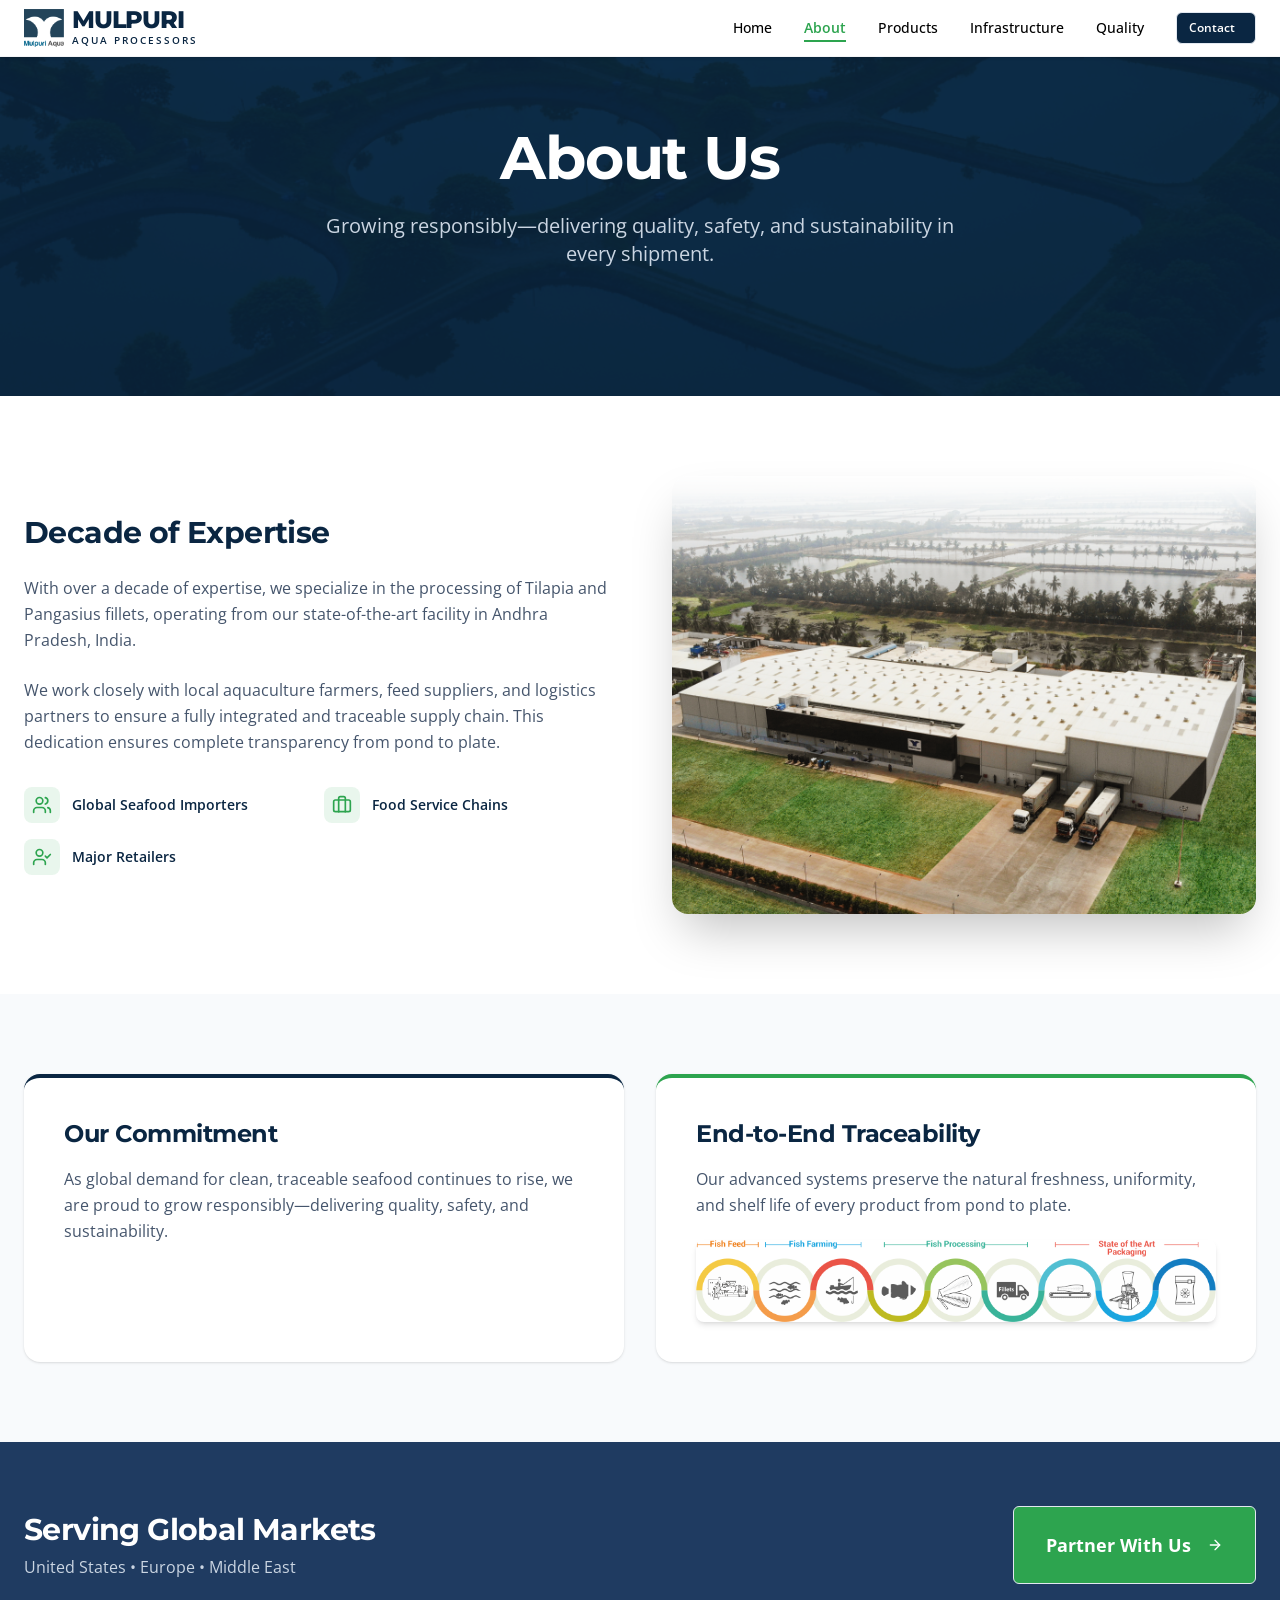
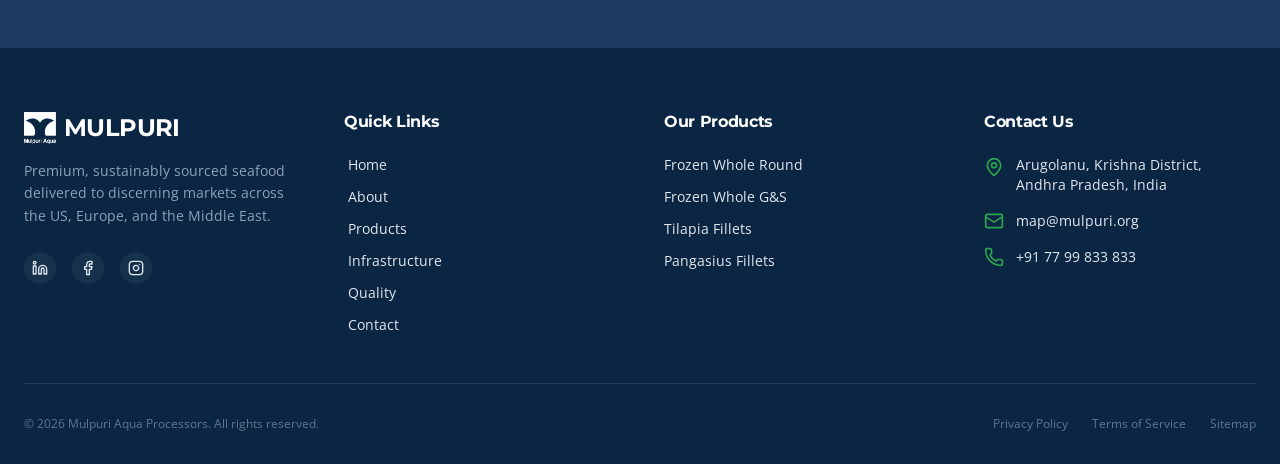
==== commit dad1f7aa: "Remove React SPA bundle (jescript.js) that was hijacking static pages The bundled React app used wou" ====
--- a/about.html
+++ b/about.html
@@ -27,7 +27,6 @@
 	<link
 		href="https://fonts.googleapis.com/css2?family=Montserrat:wght@400;500;600;700;800&family=Open+Sans:wght@300;400;500;600;700&display=swap"
 		rel="stylesheet">
-	<script type="module" src="jescript.js"></script>
     <script src="mobile-menu.js"></script>
 	<link rel="stylesheet" href="newcs.css">
 	<link rel="apple-touch-icon" sizes="180x180" href="images/apple-touch-icon.png">
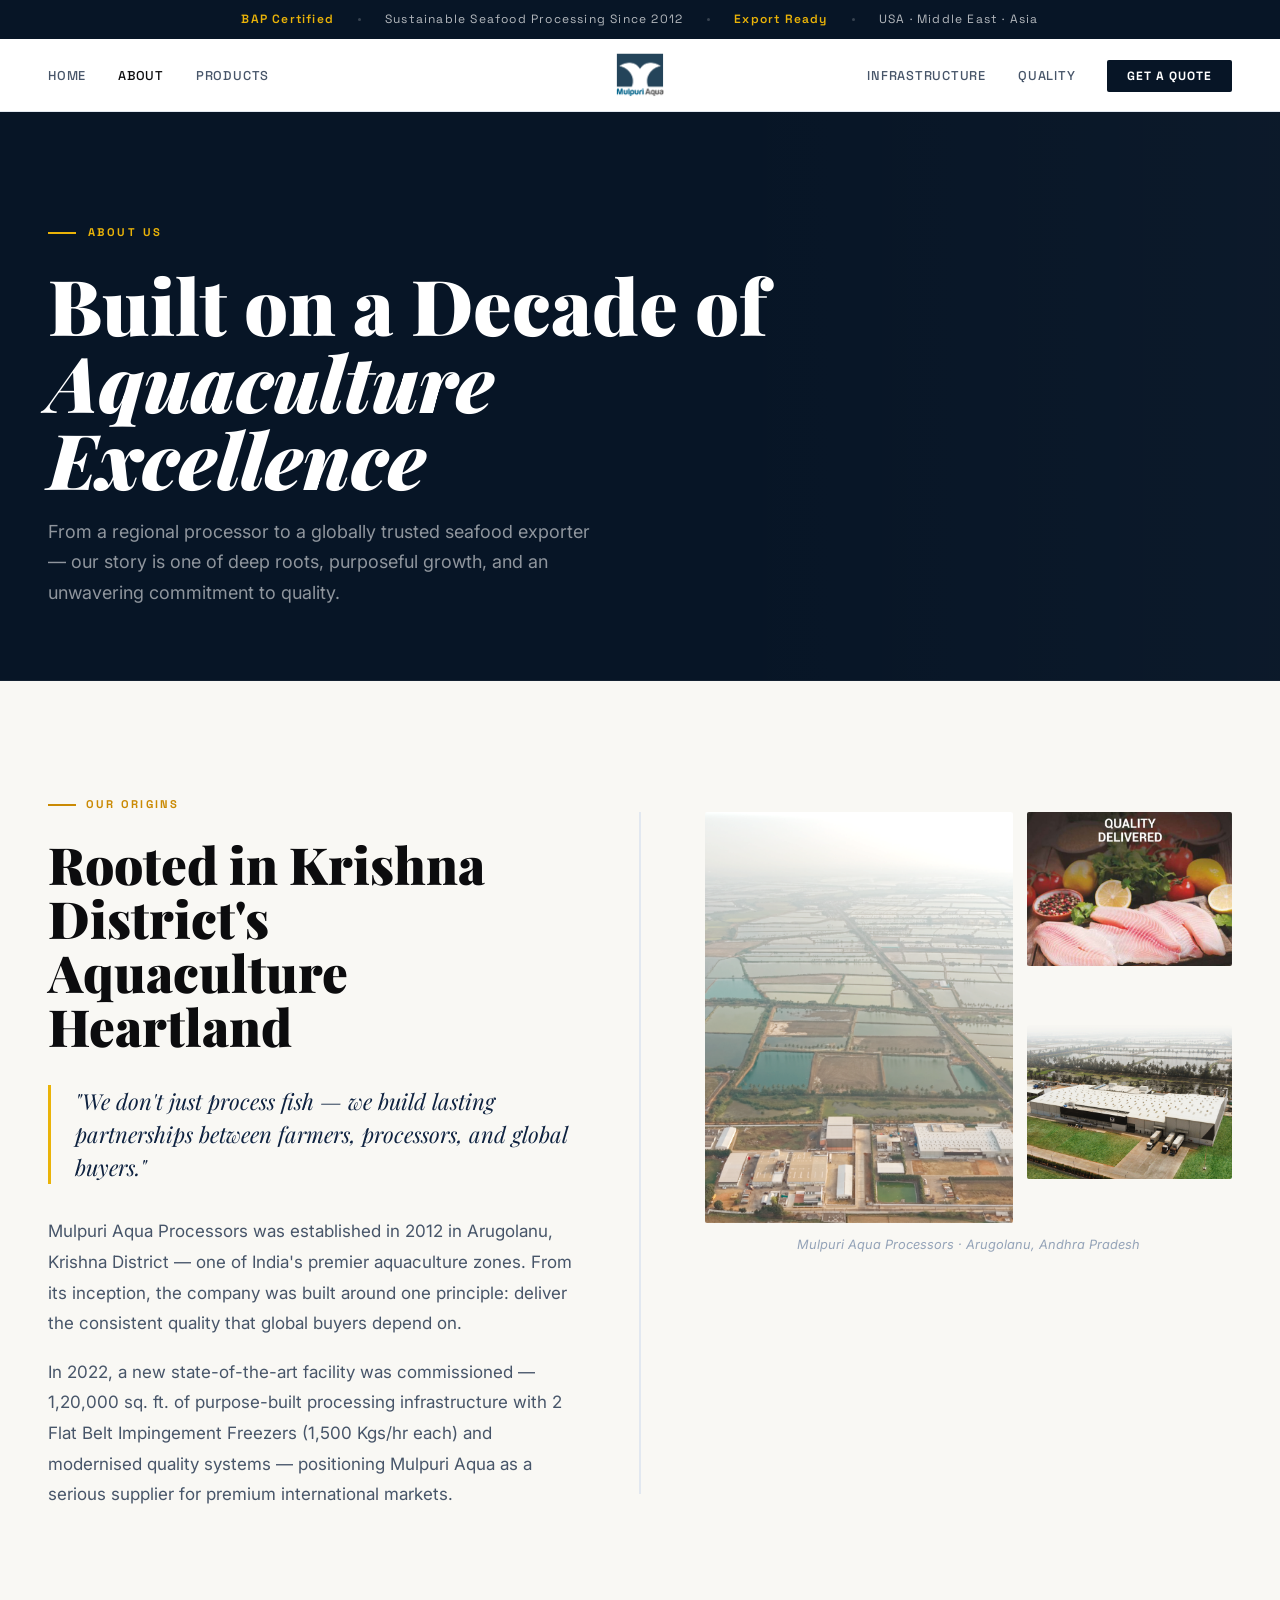
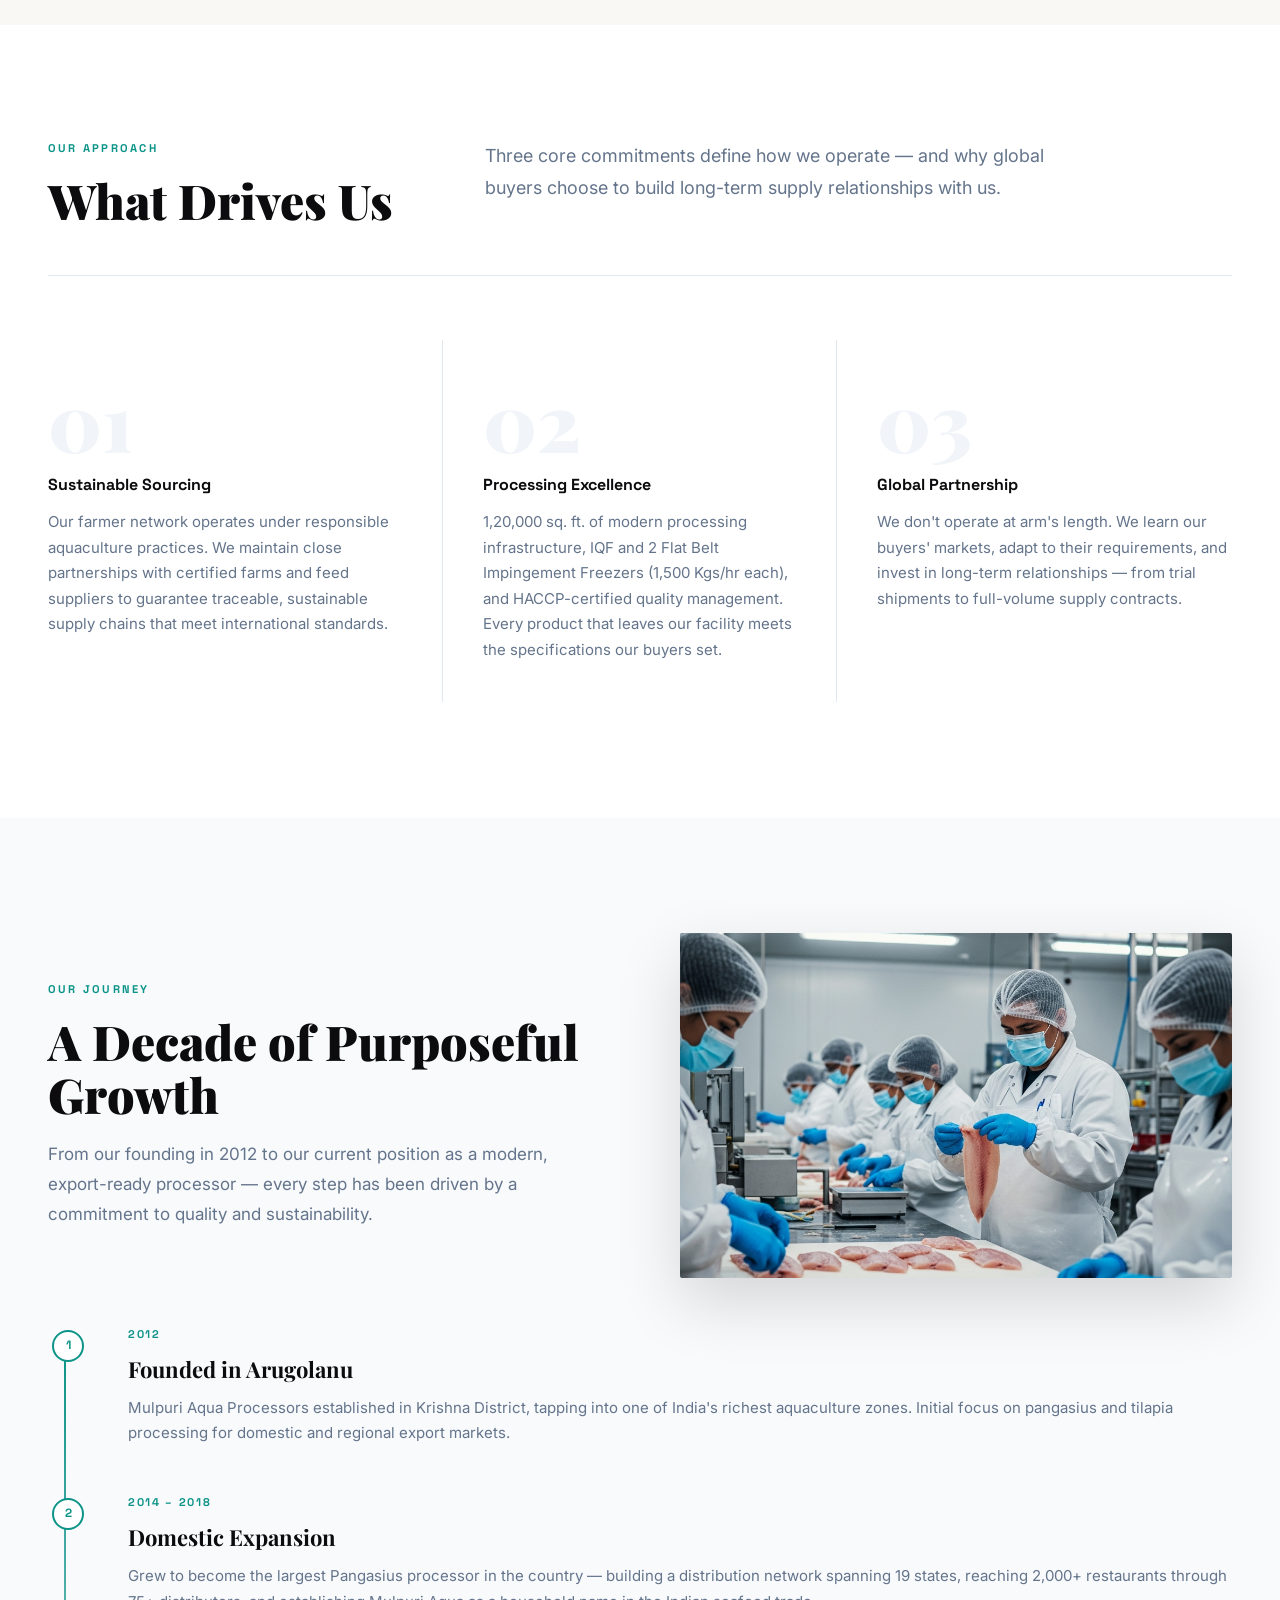
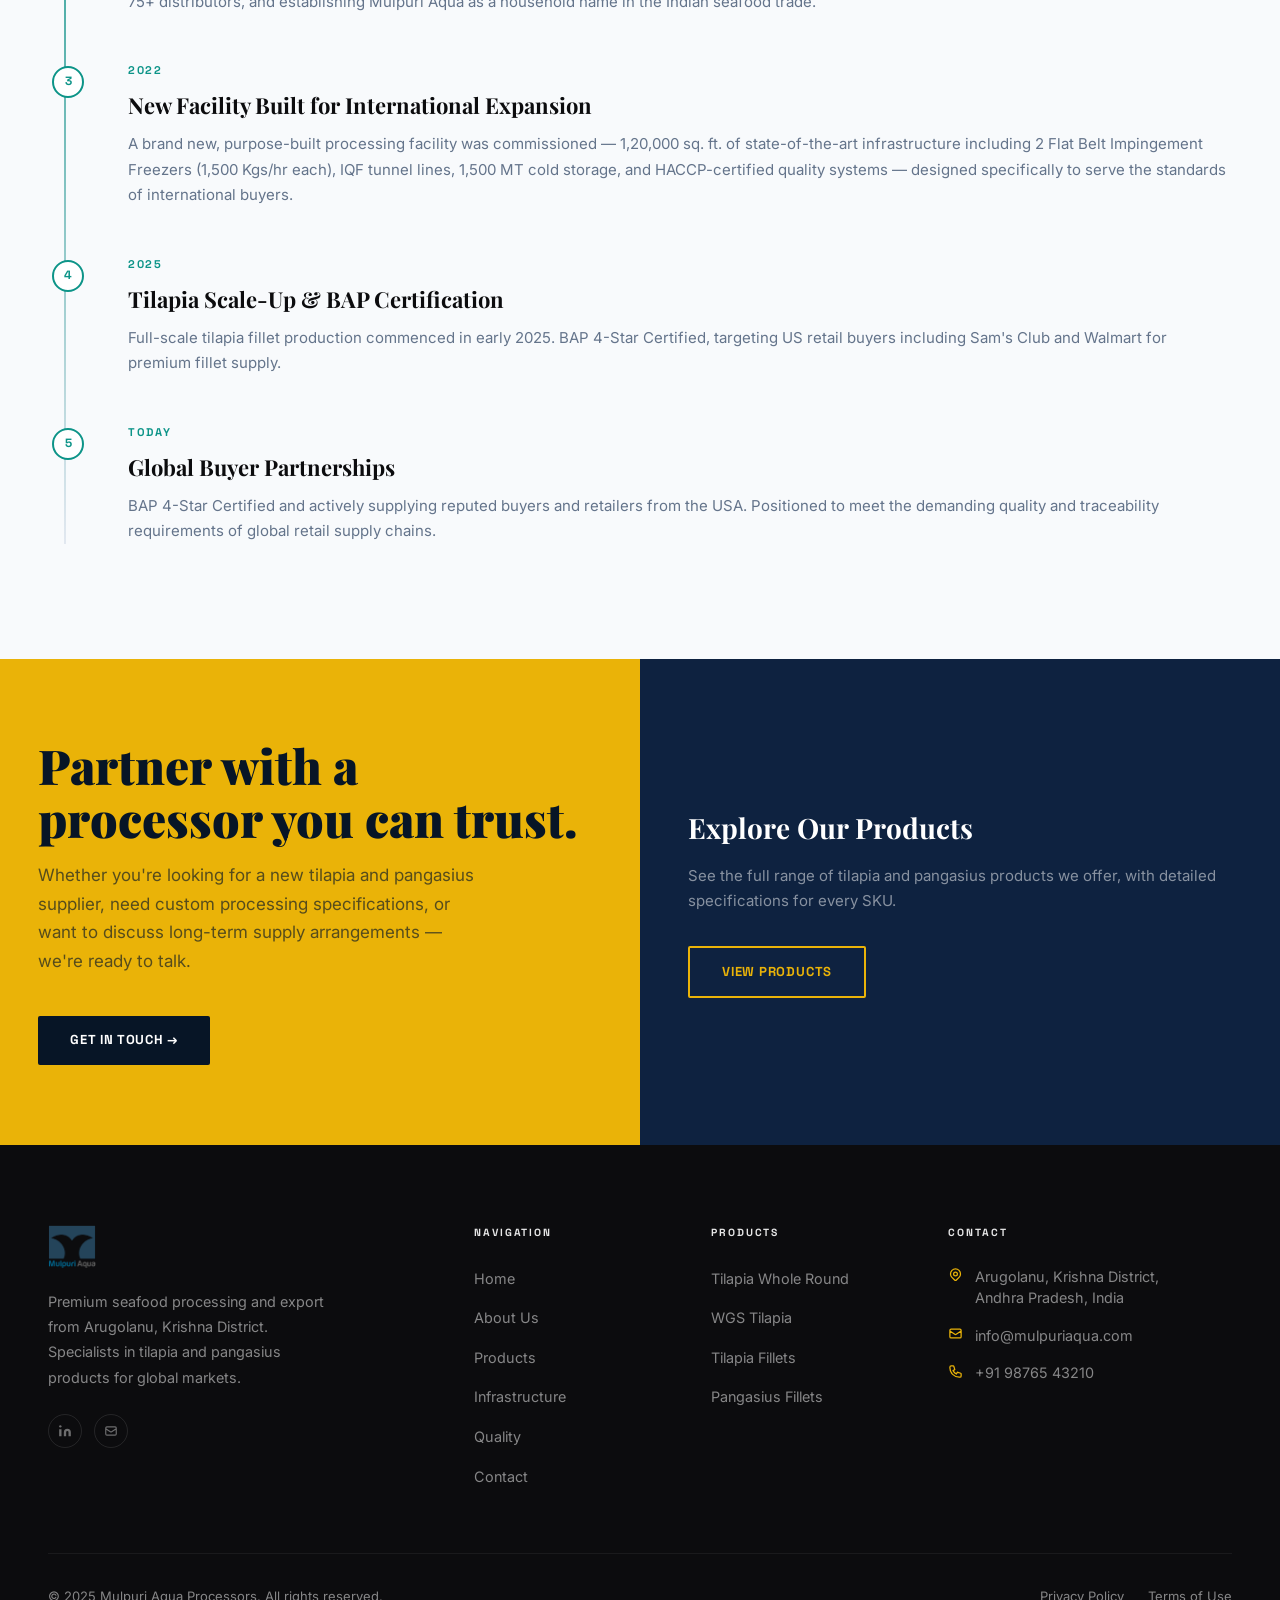
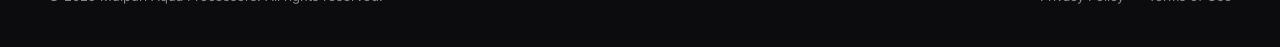
==== commit 8927b9a8: "new version" ====
--- a/about.html
+++ b/about.html
@@ -1,414 +1,262 @@
-<!DOCTYPE html>
-<html lang="en">
-
-<head>
-	<meta charset="UTF-8" />
-	<meta name="viewport" content="width=device-width, initial-scale=1.0, maximum-scale=1" />
-
-	<title>About Us – Mulpuri Aqua Processors | Premium Tilapia Supplier</title>
-	<meta name="description" content="Learn about Mulpuri Aqua Processors, a leading tilapia supplier from India with global quality standards and sustainable practices." />
-	<meta name="keywords" content="about Mulpuri Aqua Processors, tilapia supplier India, seafood processor, sustainable seafood" />
-	<meta name="robots" content="index, follow" />
-	<link rel="canonical" href="https://mulpuriaqua.com/about.html" />
-
-	<meta property="og:title" content="Mulpuri Aqua Processors - Premium Tilapia Supplier" />
-	<meta property="og:description"
-		content="Reliable Supply. Consistent Quality. Global Standards. Premium tilapia supplier from India serving global retail, foodservice, and wholesale markets." />
-	<meta property="og:type" content="website" />
-	<meta name="twitter:card" content="summary_large_image" />
-	<meta name="twitter:title" content="Mulpuri Aqua Processors" />
-	<meta name="twitter:description"
-		content="Export-focused seafood processor supplying premium tilapia products to global markets." />
-	<meta name="twitter:site" content="@replit" />
-
-	<link rel="icon" type="image/png" href="/favicon.png" />
-	<link rel="preconnect" href="https://fonts.googleapis.com">
-	<link rel="preconnect" href="https://fonts.gstatic.com" crossorigin>
-	<link
-		href="https://fonts.googleapis.com/css2?family=Montserrat:wght@400;500;600;700;800&family=Open+Sans:wght@300;400;500;600;700&display=swap"
-		rel="stylesheet">
-    <script src="mobile-menu.js"></script>
-	<link rel="stylesheet" href="newcs.css">
-	<link rel="apple-touch-icon" sizes="180x180" href="images/apple-touch-icon.png">
-	<link rel="icon" type="image/png" sizes="32x32" href="images/android-chrome-192x192.png">
-	<link rel="icon" type="image/png" sizes="16x16" href="images/android-chrome-192x192.png">
-	<link rel="manifest" href="images/android-chrome-192x192.png">
-</head>
-
-<body>
-
-	<body>
-		<div id="root">
-			<div role="region" aria-label="Notifications (F8)" tabindex="-1" style="pointer-events: none;">
-				<ol tabindex="-1"
-					class="fixed top-0 z-[100] flex max-h-screen w-full flex-col-reverse p-4 sm:bottom-0 sm:right-0 sm:top-auto sm:flex-col md:max-w-[420px]">
-				</ol>
-			</div>
-			<div class="flex flex-col min-h-screen font-sans bg-slate-50/50">
-				<nav
-					class="fixed top-0 left-0 right-0 z-50 transition-all duration-300 border-b bg-white/95 backdrop-blur-md shadow-sm border-gray-100 py-2">
-					<div class="container mx-auto px-4 md:px-6 flex items-center justify-between"><a href="index.html">
-							<div
-								class="text-2xl font-bold tracking-tight flex items-center gap-2 cursor-pointer text-primary">
-								<img alt="Mulpuri Logo" class="h-10 w-10 object-contain" src="images/logo-symbol.png">
-								<div class="flex flex-col"><span
-										class="font-heading font-extrabold tracking-tighter leading-none">MULPURI</span><span
-										class="text-[10px] font-semibold tracking-[0.2em] mt-0.5 uppercase text-primary/70">Aqua
-										Processors</span></div>
-							</div>
-						</a>
-						<div class="hidden md:flex items-center gap-8"><a href="index.html">
-								<div
-									class="text-sm font-medium transition-colors hover:text-accent relative group cursor-pointer text-slate-100">
-									Home<span
-										class="absolute -bottom-1 left-0 w-0 h-0.5 bg-accent transition-all duration-300 group-hover:w-full"></span>
-								</div>
-							</a><a href="about.html">
-								<div
-									class="text-sm transition-colors hover:text-accent relative group cursor-pointer text-accent font-semibold">
-									About<span
-										class="absolute -bottom-1 left-0 h-0.5 bg-accent transition-all duration-300 group-hover:w-full w-full"></span>
-								</div>
-							</a><a href="products.html">
-								<div
-									class="text-sm font-medium transition-colors hover:text-accent relative group cursor-pointer text-slate-100">
-									Products<span
-										class="absolute -bottom-1 left-0 w-0 h-0.5 bg-accent transition-all duration-300 group-hover:w-full"></span>
-								</div>
-							</a><a href="infrastructure.html">
-								<div
-									class="text-sm font-medium transition-colors hover:text-accent relative group cursor-pointer text-slate-100">
-									Infrastructure<span
-										class="absolute -bottom-1 left-0 w-0 h-0.5 bg-accent transition-all duration-300 group-hover:w-full"></span>
-								</div>
-							</a><a href="quality.html">
-								<div
-									class="text-sm font-medium transition-colors hover:text-accent relative group cursor-pointer text-slate-100">
-									Quality<span
-										class="absolute -bottom-1 left-0 w-0 h-0.5 bg-accent transition-all duration-300 group-hover:w-full"></span>
-								</div>
-							</a><a href="contact.html">
-								<div
-									class="inline-flex items-center justify-center gap-2 whitespace-nowrap focus-visible:outline-none focus-visible:ring-1 focus-visible:ring-ring disabled:pointer-events-none disabled:opacity-50 [&amp;_svg]:pointer-events-none [&amp;_svg]:size-4 [&amp;_svg]:shrink-0 hover-elevate active-elevate-2 text-primary-foreground border border-primary-border min-h-8 rounded-md px-3 text-xs font-semibold transition-transform hover:scale-105 bg-primary hover:bg-primary/90"">
-									Contact<span
-										class="absolute -bottom-1 left-0 w-0 h-0.5 bg-accent transition-all duration-300 group-hover:w-full"></span>
-								</div>
-							</a>
-					</div>
-<button class="md:hidden p-2" aria-label="Toggle menu">
-  <svg xmlns="http://www.w3.org/2000/svg" width="24" height="24" viewBox="0 0 24 24" fill="none"
-       stroke="currentColor" stroke-width="2" stroke-linecap="round" stroke-linejoin="round"
-       class="lucide lucide-menu h-6 w-6 text-current" aria-hidden="true">
-    <path d="M4 5h16"></path>
-    <path d="M4 12h16"></path>
-    <path d="M4 19h16"></path>
-  </svg>
-</button>
-<div class="mobile-menu hidden md:hidden absolute top-full left-0 right-0 bg-white border-b border-gray-100 shadow-xl animate-in slide-in-from-top-5">
-  <div class="flex flex-col p-4 gap-4">
-    <a href="index.html"><div class="text-lg font-medium p-2 rounded-md transition-colors cursor-pointer text-slate-600 hover:bg-slate-50">Home</div></a>
-    <a href="about.html"><div class="text-lg font-medium p-2 rounded-md transition-colors cursor-pointer text-slate-600 hover:bg-slate-50">About</div></a>
-    <a href="products.html"><div class="text-lg font-medium p-2 rounded-md transition-colors cursor-pointer text-slate-600 hover:bg-slate-50">Products</div></a>
-    <a href="infrastructure.html"><div class="text-lg font-medium p-2 rounded-md transition-colors cursor-pointer text-slate-600 hover:bg-slate-50">Infrastructure</div></a>
-    <a href="quality.html"><div class="text-lg font-medium p-2 rounded-md transition-colors cursor-pointer text-slate-600 hover:bg-slate-50">Quality</div></a>
-    <a href="contact.html"><button class="w-full mt-2 inline-flex items-center justify-center gap-2 whitespace-nowrap focus-visible:outline-none focus-visible:ring-1 focus-visible:ring-ring disabled:pointer-events-none disabled:opacity-50 [&amp;_svg]:pointer-events-none [&amp;_svg]:size-4 [&amp;_svg]:shrink-0 hover-elevate active-elevate-2 border border-primary-border min-h-8 rounded-md px-3 text-xs font-semibold transition-transform hover:scale-105 bg-primary hover:bg-primary/90 text-white">Contact Us</button></a>
-  </div>
-</div>
-				</nav>
-				<main class="flex-grow pt-0">
-					<div class="bg-primary py-20 md:py-32 relative overflow-hidden">
-						<div
-							class="absolute inset-0 bg-[url('/images/aquaculture-farm.png')] bg-cover bg-center opacity-20 mix-blend-overlay">
-						</div>
-						<div class="container mx-auto px-4 md:px-6 relative z-10 text-center">
-							<h1 class="text-4xl md:text-5xl lg:text-6xl font-bold text-white mb-6 font-heading">About Us
-							</h1>
-							<p class="text-xl text-slate-300 max-w-2xl mx-auto">Growing responsibly—delivering quality,
-								safety, and sustainability in every shipment.</p>
-						</div>
-					</div>
-					<section class="py-20 bg-white">
-						<div class="container mx-auto px-4 md:px-6">
-							<div class="grid md:grid-cols-2 gap-16 items-center">
-								<div>
-									<h2 class="text-3xl font-bold text-primary mb-6 font-heading">Decade of Expertise
-									</h2>
-									<p class="text-slate-600 mb-6 leading-relaxed">With over a decade of expertise, we
-										specialize in the processing of Tilapia and Pangasius fillets, operating from
-										our state-of-the-art facility in Andhra Pradesh, India.</p>
-									<p class="text-slate-600 mb-6 leading-relaxed">We work closely with local
-										aquaculture farmers, feed suppliers, and logistics partners to ensure a fully
-										integrated and traceable supply chain. This dedication ensures complete
-										transparency from pond to plate.</p>
-									<div class="grid grid-cols-1 sm:grid-cols-2 gap-4 mt-8">
-										<div class="flex items-center gap-3">
-											<div class="p-2 bg-accent/10 rounded-lg text-accent"><svg
-													xmlns="http://www.w3.org/2000/svg" width="24" height="24"
-													viewBox="0 0 24 24" fill="none" stroke="currentColor"
-													stroke-width="2" stroke-linecap="round" stroke-linejoin="round"
-													class="lucide lucide-users h-5 w-5" aria-hidden="true">
-													<path d="M16 21v-2a4 4 0 0 0-4-4H6a4 4 0 0 0-4 4v2"></path>
-													<path d="M16 3.128a4 4 0 0 1 0 7.744"></path>
-													<path d="M22 21v-2a4 4 0 0 0-3-3.87"></path>
-													<circle cx="9" cy="7" r="4"></circle>
-												</svg></div><span class="text-sm font-semibold text-primary">Global
-												Seafood Importers</span>
-										</div>
-										<div class="flex items-center gap-3">
-											<div class="p-2 bg-accent/10 rounded-lg text-accent"><svg
-													xmlns="http://www.w3.org/2000/svg" width="24" height="24"
-													viewBox="0 0 24 24" fill="none" stroke="currentColor"
-													stroke-width="2" stroke-linecap="round" stroke-linejoin="round"
-													class="lucide lucide-briefcase h-5 w-5" aria-hidden="true">
-													<path d="M16 20V4a2 2 0 0 0-2-2h-4a2 2 0 0 0-2 2v16"></path>
-													<rect width="20" height="14" x="2" y="6" rx="2"></rect>
-												</svg></div><span class="text-sm font-semibold text-primary">Food
-												Service Chains</span>
-										</div>
-										<div class="flex items-center gap-3">
-											<div class="p-2 bg-accent/10 rounded-lg text-accent"><svg
-													xmlns="http://www.w3.org/2000/svg" width="24" height="24"
-													viewBox="0 0 24 24" fill="none" stroke="currentColor"
-													stroke-width="2" stroke-linecap="round" stroke-linejoin="round"
-													class="lucide lucide-user-check h-5 w-5" aria-hidden="true">
-													<path d="m16 11 2 2 4-4"></path>
-													<path d="M16 21v-2a4 4 0 0 0-4-4H6a4 4 0 0 0-4 4v2"></path>
-													<circle cx="9" cy="7" r="4"></circle>
-												</svg></div><span class="text-sm font-semibold text-primary">Major
-												Retailers</span>
-										</div>
-									</div>
-								</div>
-								<div class="relative">
-									<div class="aspect-[4/3] rounded-2xl overflow-hidden shadow-2xl"><img
-											alt="Mulpuri Facility" class="w-full h-full object-cover"
-											src="images/facility-exterior.png"></div>
-								</div>
-							</div>
-						</div>
-					</section>
-					<section class="py-20 bg-slate-50">
-						<div class="container mx-auto px-4 md:px-6">
-							<div class="grid md:grid-cols-2 gap-8">
-								<div class="bg-white p-10 rounded-2xl shadow-sm border-t-4 border-primary">
-									<h3 class="text-2xl font-bold text-primary mb-4 font-heading">Our Commitment</h3>
-									<p class="text-slate-600 leading-relaxed">As global demand for clean, traceable
-										seafood continues to rise, we are proud to grow responsibly—delivering quality,
-										safety, and sustainability.</p>
-								</div>
-								<div class="bg-white p-10 rounded-2xl shadow-sm border-t-4 border-accent">
-									<h3 class="text-2xl font-bold text-primary mb-4 font-heading">End-to-End
-										Traceability</h3>
-									<p class="text-slate-600 leading-relaxed">Our advanced systems preserve the natural
-										freshness, uniformity, and shelf life of every product from pond to plate.</p>
-										<br/><p>
-										<img src="images/aqua-processing.png" alt="Aqua Processing" class="mt-6 rounded-lg shadow-md object-cover w-full h-48">
-										</p>
-									</div>
-										
-							</div>
-						</div>
-					</section>
-					<section class="bg-secondary py-16">
-						<div
-							class="container mx-auto px-4 md:px-6 flex flex-col md:flex-row items-center justify-between gap-8">
-							<div>
-								<h2 class="text-2xl md:text-3xl font-bold text-white mb-2 font-heading">Serving Global
-									Markets</h2>
-								<p class="text-slate-300">United States • Europe • Middle East</p>
-							</div><a href="contact.html"><button
-									class="inline-flex items-center justify-center gap-2 whitespace-nowrap rounded-md transition-colors focus-visible:outline-none focus-visible:ring-1 focus-visible:ring-ring disabled:pointer-events-none disabled:opacity-50 [&amp;_svg]:pointer-events-none [&amp;_svg]:size-4 [&amp;_svg]:shrink-0 hover-elevate active-elevate-2 border border-primary-border min-h-9 bg-accent hover:bg-accent/90 text-white font-bold px-8 py-6 text-lg">Partner
-									With Us <svg xmlns="http://www.w3.org/2000/svg" width="24" height="24"
-										viewBox="0 0 24 24" fill="none" stroke="currentColor" stroke-width="2"
-										stroke-linecap="round" stroke-linejoin="round"
-										class="lucide lucide-arrow-right ml-2 h-5 w-5" aria-hidden="true">
-										<path d="M5 12h14"></path>
-										<path d="m12 5 7 7-7 7"></path>
-									</svg></button></a>
-						</div>
-					</section>
-				</main>
-				<footer class="bg-primary text-slate-200 pt-16 pb-8">
-					<div class="container mx-auto px-4 md:px-6">
-						<div class="grid grid-cols-1 md:grid-cols-2 lg:grid-cols-4 gap-12 mb-12">
-							<div class="space-y-4">
-								<div class="flex items-center gap-2"><img alt="Mulpuri Logo"
-										class="h-8 w-8 brightness-0 invert" src="/images/logo-symbol.png">
-									<h3 class="text-2xl font-bold text-white font-heading tracking-tight">MULPURI</h3>
-								</div>
-								<p class="text-slate-400 text-sm leading-relaxed max-w-xs">Premium, sustainably sourced
-									seafood delivered to discerning markets across the US, Europe, and the Middle East.
-								</p>
-								<div class="flex gap-4 pt-2"><a href="#"
-										class="p-2 bg-white/5 rounded-full hover:bg-accent hover:text-white transition-colors"><svg
-											xmlns="http://www.w3.org/2000/svg" width="24" height="24"
-											viewBox="0 0 24 24" fill="none" stroke="currentColor" stroke-width="2"
-											stroke-linecap="round" stroke-linejoin="round"
-											class="lucide lucide-linkedin h-4 w-4" aria-hidden="true">
-											<path
-												d="M16 8a6 6 0 0 1 6 6v7h-4v-7a2 2 0 0 0-2-2 2 2 0 0 0-2 2v7h-4v-7a6 6 0 0 1 6-6z">
-											</path>
-											<rect width="4" height="12" x="2" y="9"></rect>
-											<circle cx="4" cy="4" r="2"></circle>
-										</svg></a><a href="#"
-										class="p-2 bg-white/5 rounded-full hover:bg-accent hover:text-white transition-colors"><svg
-											xmlns="http://www.w3.org/2000/svg" width="24" height="24"
-											viewBox="0 0 24 24" fill="none" stroke="currentColor" stroke-width="2"
-											stroke-linecap="round" stroke-linejoin="round"
-											class="lucide lucide-facebook h-4 w-4" aria-hidden="true">
-											<path d="M18 2h-3a5 5 0 0 0-5 5v3H7v4h3v8h4v-8h3l1-4h-4V7a1 1 0 0 1 1-1h3z">
-											</path>
-										</svg></a><a href="#"
-										class="p-2 bg-white/5 rounded-full hover:bg-accent hover:text-white transition-colors"><svg
-											xmlns="http://www.w3.org/2000/svg" width="24" height="24"
-											viewBox="0 0 24 24" fill="none" stroke="currentColor" stroke-width="2"
-											stroke-linecap="round" stroke-linejoin="round"
-											class="lucide lucide-instagram h-4 w-4" aria-hidden="true">
-											<rect width="20" height="20" x="2" y="2" rx="5" ry="5"></rect>
-											<path d="M16 11.37A4 4 0 1 1 12.63 8 4 4 0 0 1 16 11.37z"></path>
-											<line x1="17.5" x2="17.51" y1="6.5" y2="6.5"></line>
-										</svg></a></div>
-							</div>
-							<div>
-								<h4 class="text-white font-bold mb-6 font-heading">Quick Links</h4>
-								<ul class="space-y-3">
-									<li><a href="index.html">
-											<div
-												class="text-sm hover:text-accent transition-colors flex items-center gap-2 group cursor-pointer">
-												<svg xmlns="http://www.w3.org/2000/svg" width="24" height="24"
-													viewBox="0 0 24 24" fill="none" stroke="currentColor"
-													stroke-width="2" stroke-linecap="round" stroke-linejoin="round"
-													class="lucide lucide-chevron-right h-3 w-3 text-accent opacity-0 -ml-4 group-hover:opacity-100 group-hover:ml-0 transition-all"
-													aria-hidden="true">
-													<path d="m9 18 6-6-6-6"></path>
-												</svg>Home</div>
-										</a></li>
-									<li><a href="about.html">
-											<div
-												class="text-sm hover:text-accent transition-colors flex items-center gap-2 group cursor-pointer">
-												<svg xmlns="http://www.w3.org/2000/svg" width="24" height="24"
-													viewBox="0 0 24 24" fill="none" stroke="currentColor"
-													stroke-width="2" stroke-linecap="round" stroke-linejoin="round"
-													class="lucide lucide-chevron-right h-3 w-3 text-accent opacity-0 -ml-4 group-hover:opacity-100 group-hover:ml-0 transition-all"
-													aria-hidden="true">
-													<path d="m9 18 6-6-6-6"></path>
-												</svg>About</div>
-										</a></li>
-									<li><a href="products.html">
-											<div
-												class="text-sm hover:text-accent transition-colors flex items-center gap-2 group cursor-pointer">
-												<svg xmlns="http://www.w3.org/2000/svg" width="24" height="24"
-													viewBox="0 0 24 24" fill="none" stroke="currentColor"
-													stroke-width="2" stroke-linecap="round" stroke-linejoin="round"
-													class="lucide lucide-chevron-right h-3 w-3 text-accent opacity-0 -ml-4 group-hover:opacity-100 group-hover:ml-0 transition-all"
-													aria-hidden="true">
-													<path d="m9 18 6-6-6-6"></path>
-												</svg>Products</div>
-										</a></li>
-									<li><a href="infrastructure.html">
-											<div
-												class="text-sm hover:text-accent transition-colors flex items-center gap-2 group cursor-pointer">
-												<svg xmlns="http://www.w3.org/2000/svg" width="24" height="24"
-													viewBox="0 0 24 24" fill="none" stroke="currentColor"
-													stroke-width="2" stroke-linecap="round" stroke-linejoin="round"
-													class="lucide lucide-chevron-right h-3 w-3 text-accent opacity-0 -ml-4 group-hover:opacity-100 group-hover:ml-0 transition-all"
-													aria-hidden="true">
-													<path d="m9 18 6-6-6-6"></path>
-												</svg>Infrastructure</div>
-										</a></li>
-									<li><a href="quality.html">
-											<div
-												class="text-sm hover:text-accent transition-colors flex items-center gap-2 group cursor-pointer">
-												<svg xmlns="http://www.w3.org/2000/svg" width="24" height="24"
-													viewBox="0 0 24 24" fill="none" stroke="currentColor"
-													stroke-width="2" stroke-linecap="round" stroke-linejoin="round"
-													class="lucide lucide-chevron-right h-3 w-3 text-accent opacity-0 -ml-4 group-hover:opacity-100 group-hover:ml-0 transition-all"
-													aria-hidden="true">
-													<path d="m9 18 6-6-6-6"></path>
-												</svg>Quality</div>
-										</a></li>
-									<li><a href="contact.html">
-											<div
-												class="text-sm hover:text-accent transition-colors flex items-center gap-2 group cursor-pointer">
-												<svg xmlns="http://www.w3.org/2000/svg" width="24" height="24"
-													viewBox="0 0 24 24" fill="none" stroke="currentColor"
-													stroke-width="2" stroke-linecap="round" stroke-linejoin="round"
-													class="lucide lucide-chevron-right h-3 w-3 text-accent opacity-0 -ml-4 group-hover:opacity-100 group-hover:ml-0 transition-all"
-													aria-hidden="true">
-													<path d="m9 18 6-6-6-6"></path>
-												</svg>Contact</div>
-										</a></li>
-								</ul>
-							</div>
-							<div>
-								<h4 class="text-white font-bold mb-6 font-heading">Our Products</h4>
-								<ul class="space-y-3">
-									<li><a href="products.html#whole-round">
-											<div class="text-sm hover:text-accent transition-colors cursor-pointer">
-												Frozen Whole Round</div>
-										</a></li>
-									<li><a href="products.html#wgs">
-											<div class="text-sm hover:text-accent transition-colors cursor-pointer">
-												Frozen Whole G&amp;S</div>
-										</a></li>
-									<li><a href="products.html#fillets">
-											<div class="text-sm hover:text-accent transition-colors cursor-pointer">
-												Tilapia Fillets</div>
-										</a></li>
-									<li><a href="products.html#pangasius">
-											<div class="text-sm hover:text-accent transition-colors cursor-pointer">
-												Pangasius Fillets</div>
-										</a></li>
-								</ul>
-							</div>
-							<div>
-								<h4 class="text-white font-bold mb-6 font-heading">Contact Us</h4>
-								<ul class="space-y-4">
-									<li class="flex items-start gap-3"><svg xmlns="http://www.w3.org/2000/svg"
-											width="24" height="24" viewBox="0 0 24 24" fill="none" stroke="currentColor"
-											stroke-width="2" stroke-linecap="round" stroke-linejoin="round"
-											class="lucide lucide-map-pin h-5 w-5 text-accent shrink-0 mt-0.5"
-											aria-hidden="true">
-											<path
-												d="M20 10c0 4.993-5.539 10.193-7.399 11.799a1 1 0 0 1-1.202 0C9.539 20.193 4 14.993 4 10a8 8 0 0 1 16 0">
-											</path>
-											<circle cx="12" cy="10" r="3"></circle>
-										</svg><span class="text-sm">Arugolanu, Krishna District,<br>Andhra Pradesh,
-											India</span></li>
-									<li class="flex items-center gap-3"><svg xmlns="http://www.w3.org/2000/svg"
-											width="24" height="24" viewBox="0 0 24 24" fill="none" stroke="currentColor"
-											stroke-width="2" stroke-linecap="round" stroke-linejoin="round"
-											class="lucide lucide-mail h-5 w-5 text-accent shrink-0" aria-hidden="true">
-											<path d="m22 7-8.991 5.727a2 2 0 0 1-2.009 0L2 7"></path>
-											<rect x="2" y="4" width="20" height="16" rx="2"></rect>
-										</svg><a href="mailto:map@mulpuri.org"
-											class="text-sm hover:text-accent transition-colors">map@mulpuri.org</a></li>
-									<li class="flex items-center gap-3"><svg xmlns="http://www.w3.org/2000/svg"
-											width="24" height="24" viewBox="0 0 24 24" fill="none" stroke="currentColor"
-											stroke-width="2" stroke-linecap="round" stroke-linejoin="round"
-											class="lucide lucide-phone h-5 w-5 text-accent shrink-0" aria-hidden="true">
-											<path
-												d="M13.832 16.568a1 1 0 0 0 1.213-.303l.355-.465A2 2 0 0 1 17 15h3a2 2 0 0 1 2 2v3a2 2 0 0 1-2 2A18 18 0 0 1 2 4a2 2 0 0 1 2-2h3a2 2 0 0 1 2 2v3a2 2 0 0 1-.8 1.6l-.468.351a1 1 0 0 0-.292 1.233 14 14 0 0 0 6.392 6.384">
-											</path>
-										</svg><a href="tel:+91 77 99 833 833"
-											class="text-sm hover:text-accent transition-colors">+91 77 99 833 833</a>
-									</li>
-								</ul>
-							</div>
-						</div>
-						<div
-							class="border-t border-white/10 pt-8 flex flex-col md:flex-row justify-between items-center gap-4 text-xs text-slate-500">
-							<p>© 2026 Mulpuri Aqua Processors. All rights reserved.</p>
-							<div class="flex gap-6"><a href="#" class="hover:text-white transition-colors">Privacy
-									Policy</a><a href="#" class="hover:text-white transition-colors">Terms of
-									Service</a><a href="#" class="hover:text-white transition-colors">Sitemap</a></div>
-						</div>
-					</div>
-				</footer>
-			</div>
-		</div>
-
-	</body>
-</body>
-
-</html>+<!DOCTYPE html>
+<html lang="en">
+<head>
+  <meta charset="UTF-8" />
+  <meta name="viewport" content="width=device-width, initial-scale=1.0" />
+  <title>About — Mulpuri Aqua Processors</title>
+  <link rel="icon" href="images/favicon.ico" />
+  <link rel="stylesheet" href="css/style.css" />
+</head>
+<body>
+
+  <!-- ANNOUNCEMENT BAR -->
+  <div class="announce-bar">
+    <span>BAP Certified</span>
+    <div class="announce-dot"></div>
+    Sustainable Seafood Processing Since 2012
+    <div class="announce-dot"></div>
+    <span>Export Ready</span>
+    <div class="announce-dot"></div>
+    USA · Middle East · Asia
+  </div>
+
+  <!-- NAVIGATION -->
+  <nav class="nav">
+    <div class="nav-inner">
+      <ul class="nav-links-left">
+        <li><a href="index.html" class="nav-link">Home</a></li>
+        <li><a href="about.html" class="nav-link active">About</a></li>
+        <li><a href="products.html" class="nav-link">Products</a></li>
+      </ul>
+      <div class="nav-logo-center">
+        <a href="index.html">
+          <img src="images/MulpuriAqua-Logo.png" alt="Mulpuri Aqua Processors" />
+        </a>
+      </div>
+      <ul class="nav-links-right">
+        <li><a href="infrastructure.html" class="nav-link">Infrastructure</a></li>
+        <li><a href="quality.html" class="nav-link">Quality</a></li>
+        <li><a href="contact.html" class="nav-cta">Get a Quote</a></li>
+      </ul>
+      <button class="hamburger" id="hamburger" aria-label="Open menu">
+        <span></span><span></span><span></span>
+      </button>
+    </div>
+  </nav>
+
+  <!-- MOBILE OVERLAY -->
+  <div class="mobile-overlay" id="mobileOverlay">
+    <button class="mobile-close" id="mobileClose">&times;</button>
+    <a href="index.html" class="nav-link">Home</a>
+    <a href="about.html" class="nav-link">About</a>
+    <a href="products.html" class="nav-link">Products</a>
+    <a href="infrastructure.html" class="nav-link">Infrastructure</a>
+    <a href="quality.html" class="nav-link">Quality</a>
+    <a href="contact.html" class="nav-link">Contact</a>
+  </div>
+
+  <!-- INNER HERO -->
+  <section class="inner-hero">
+    <div class="wrap">
+      <div class="inner-hero-eyebrow">About Us</div>
+      <h1>Built on a Decade of<br /><em>Aquaculture Excellence</em></h1>
+      <p>From a regional processor to a globally trusted seafood exporter — our story is one of deep roots, purposeful growth, and an unwavering commitment to quality.</p>
+    </div>
+  </section>
+
+  <!-- MAGAZINE ABOUT SECTION -->
+  <section class="about-mag" style="padding-top: var(--section-py);">
+    <div class="wrap">
+      <div class="about-mag-grid">
+        <div class="about-mag-left">
+          <div class="about-mag-overline">Our Origins</div>
+          <h2>Rooted in Krishna District's Aquaculture Heartland</h2>
+          <blockquote class="about-mag-pullquote">
+            "We don't just process fish — we build lasting partnerships between farmers, processors, and global buyers."
+          </blockquote>
+          <div class="about-mag-body">
+            <p>Mulpuri Aqua Processors was established in 2012 in Arugolanu, Krishna District — one of India's premier aquaculture zones. From its inception, the company was built around one principle: deliver the consistent quality that global buyers depend on.</p>
+            <p>In 2022, a new state-of-the-art facility was commissioned — 1,20,000 sq. ft. of purpose-built processing infrastructure with 2 Flat Belt Impingement Freezers (1,500 Kgs/hr each) and modernised quality systems — positioning Mulpuri Aqua as a serious supplier for premium international markets.</p>
+          </div>
+        </div>
+        <div class="about-mag-divider"></div>
+        <div class="about-mag-right">
+          <div class="about-mag-img-stack">
+            <div class="about-img-big">
+              <img src="images/MulpuriAquaFactoryOverview.png" alt="Factory Overview" />
+            </div>
+            <div class="about-img-sm">
+              <img src="images/MulpuriAquaProcessing.jpg" alt="Processing" />
+            </div>
+            <div class="about-img-sm">
+              <img src="images/MulpuriAquaFacilityExterior.png" alt="Facility Exterior" />
+            </div>
+          </div>
+          <p class="about-img-caption">Mulpuri Aqua Processors · Arugolanu, Andhra Pradesh</p>
+        </div>
+      </div>
+    </div>
+  </section>
+
+  <!-- PILLARS — NUMBERED -->
+  <section class="pillars-numbered">
+    <div class="wrap">
+      <div class="pillars-header">
+        <div>
+          <div class="pillars-header-label">Our Approach</div>
+          <h2>What Drives Us</h2>
+        </div>
+        <p>Three core commitments define how we operate — and why global buyers choose to build long-term supply relationships with us.</p>
+      </div>
+      <div class="pillars-list">
+        <div class="pillar-num-item">
+          <div class="pillar-num">01</div>
+          <div class="pillar-num-title">Sustainable Sourcing</div>
+          <p class="pillar-num-desc">Our farmer network operates under responsible aquaculture practices. We maintain close partnerships with certified farms and feed suppliers to guarantee traceable, sustainable supply chains that meet international standards.</p>
+        </div>
+        <div class="pillar-num-item">
+          <div class="pillar-num">02</div>
+          <div class="pillar-num-title">Processing Excellence</div>
+          <p class="pillar-num-desc">1,20,000 sq. ft. of modern processing infrastructure, IQF and 2 Flat Belt Impingement Freezers (1,500 Kgs/hr each), and HACCP-certified quality management. Every product that leaves our facility meets the specifications our buyers set.</p>
+        </div>
+        <div class="pillar-num-item">
+          <div class="pillar-num">03</div>
+          <div class="pillar-num-title">Global Partnership</div>
+          <p class="pillar-num-desc">We don't operate at arm's length. We learn our buyers' markets, adapt to their requirements, and invest in long-term relationships — from trial shipments to full-volume supply contracts.</p>
+        </div>
+      </div>
+    </div>
+  </section>
+
+  <!-- TIMELINE SECTION — Company Journey -->
+  <section class="timeline-section" style="background: var(--slate-50);">
+    <div class="wrap">
+      <div class="timeline-intro" style="margin-bottom: 3rem;">
+        <div>
+          <div style="font-family:var(--font-head);font-size:0.7rem;font-weight:700;letter-spacing:0.2em;text-transform:uppercase;color:var(--teal);margin-bottom:1rem;">Our Journey</div>
+          <h2 style="font-family:var(--font-serif);font-size:clamp(2rem,4vw,3rem);font-weight:900;color:var(--ink);line-height:1.1;margin-bottom:1.25rem;">A Decade of Purposeful Growth</h2>
+          <p style="font-size:1.0625rem;color:var(--slate-500);line-height:1.75;">From our founding in 2012 to our current position as a modern, export-ready processor — every step has been driven by a commitment to quality and sustainability.</p>
+        </div>
+        <div class="timeline-intro-img">
+          <img src="images/MulpuriAquaProcessing-line.png" alt="Processing Line" />
+        </div>
+      </div>
+
+      <div class="timeline">
+        <div class="timeline-item">
+          <div class="timeline-dot">1</div>
+          <div class="timeline-step">2012</div>
+          <h3>Founded in Arugolanu</h3>
+          <p>Mulpuri Aqua Processors established in Krishna District, tapping into one of India's richest aquaculture zones. Initial focus on pangasius and tilapia processing for domestic and regional export markets.</p>
+        </div>
+        <div class="timeline-item">
+          <div class="timeline-dot">2</div>
+          <div class="timeline-step">2014 – 2018</div>
+          <h3>Domestic Expansion</h3>
+          <p>Grew to become the largest Pangasius processor in the country — building a distribution network spanning 19 states, reaching 2,000+ restaurants through 75+ distributors, and establishing Mulpuri Aqua as a household name in the Indian seafood trade.</p>
+        </div>
+        <div class="timeline-item">
+          <div class="timeline-dot">3</div>
+          <div class="timeline-step">2022</div>
+          <h3>New Facility Built for International Expansion</h3>
+          <p>A brand new, purpose-built processing facility was commissioned — 1,20,000 sq. ft. of state-of-the-art infrastructure including 2 Flat Belt Impingement Freezers (1,500 Kgs/hr each), IQF tunnel lines, 1,500 MT cold storage, and HACCP-certified quality systems — designed specifically to serve the standards of international buyers.</p>
+        </div>
+        <div class="timeline-item">
+          <div class="timeline-dot">4</div>
+          <div class="timeline-step">2025</div>
+          <h3>Tilapia Scale-Up & BAP Certification</h3>
+          <p>Full-scale tilapia fillet production commenced in early 2025. BAP 4-Star Certified, targeting US retail buyers including Sam's Club and Walmart for premium fillet supply.</p>
+        </div>
+        <div class="timeline-item">
+          <div class="timeline-dot">5</div>
+          <div class="timeline-step">Today</div>
+          <h3>Global Buyer Partnerships</h3>
+          <p>BAP 4-Star Certified and actively supplying reputed buyers and retailers from the USA. Positioned to meet the demanding quality and traceability requirements of global retail supply chains.</p>
+        </div>
+      </div>
+    </div>
+  </section>
+
+  <!-- CTA SPLIT -->
+  <div class="cta-split">
+    <div class="cta-left">
+      <h2>Partner with a processor you can trust.</h2>
+      <p>Whether you're looking for a new tilapia and pangasius supplier, need custom processing specifications, or want to discuss long-term supply arrangements — we're ready to talk.</p>
+      <a href="contact.html" style="display:inline-flex;align-items:center;gap:0.5rem;padding:0.875rem 2rem;background:var(--navy);color:white;font-family:var(--font-head);font-size:0.8125rem;font-weight:700;letter-spacing:0.05em;text-transform:uppercase;border-radius:2px;width:fit-content;">
+        Get in Touch →
+      </a>
+    </div>
+    <div class="cta-right">
+      <h3>Explore Our Products</h3>
+      <p>See the full range of tilapia and pangasius products we offer, with detailed specifications for every SKU.</p>
+      <a href="products.html" class="btn-outlined-gold">View Products</a>
+    </div>
+  </div>
+
+  <!-- FOOTER -->
+  <footer class="footer-v2">
+    <div class="wrap">
+      <div class="footer-v2-grid">
+        <div>
+          <img src="images/MulpuriAquaLogo.png" alt="Mulpuri Aqua Processors" class="footer-v2-logo" />
+          <p class="footer-v2-about">Premium seafood processing and export from Arugolanu, Krishna District. Specialists in tilapia and pangasius products for global markets.</p>
+          <div class="footer-v2-social">
+            <a href="#" aria-label="LinkedIn"><svg fill="currentColor" viewBox="0 0 24 24"><path d="M16 8a6 6 0 0 1 6 6v7h-4v-7a2 2 0 0 0-2-2 2 2 0 0 0-2 2v7h-4v-7a6 6 0 0 1 6-6z"/><rect x="2" y="9" width="4" height="12"/><circle cx="4" cy="4" r="2"/></svg></a>
+            <a href="#" aria-label="Email"><svg fill="none" viewBox="0 0 24 24" stroke="currentColor" stroke-width="2"><path stroke-linecap="round" stroke-linejoin="round" d="M3 8l7.89 5.26a2 2 0 002.22 0L21 8M5 19h14a2 2 0 002-2V7a2 2 0 00-2-2H5a2 2 0 00-2 2v10a2 2 0 002 2z"/></svg></a>
+          </div>
+        </div>
+        <div>
+          <div class="footer-v2-head">Navigation</div>
+          <ul class="footer-v2-links">
+            <li><a href="index.html" class="footer-v2-link">Home</a></li>
+            <li><a href="about.html" class="footer-v2-link">About Us</a></li>
+            <li><a href="products.html" class="footer-v2-link">Products</a></li>
+            <li><a href="infrastructure.html" class="footer-v2-link">Infrastructure</a></li>
+            <li><a href="quality.html" class="footer-v2-link">Quality</a></li>
+            <li><a href="contact.html" class="footer-v2-link">Contact</a></li>
+          </ul>
+        </div>
+        <div>
+          <div class="footer-v2-head">Products</div>
+          <ul class="footer-v2-links">
+            <li><a href="products.html" class="footer-v2-link">Tilapia Whole Round</a></li>
+            <li><a href="products.html" class="footer-v2-link">WGS Tilapia</a></li>
+            <li><a href="products.html" class="footer-v2-link">Tilapia Fillets</a></li>
+            <li><a href="products.html" class="footer-v2-link">Pangasius Fillets</a></li>
+          </ul>
+        </div>
+        <div>
+          <div class="footer-v2-head">Contact</div>
+          <div class="footer-v2-contact-row">
+            <svg fill="none" viewBox="0 0 24 24" stroke="currentColor" stroke-width="2"><path stroke-linecap="round" stroke-linejoin="round" d="M17.657 16.657L13.414 20.9a1.998 1.998 0 01-2.827 0l-4.244-4.243a8 8 0 1111.314 0z"/><path stroke-linecap="round" stroke-linejoin="round" d="M15 11a3 3 0 11-6 0 3 3 0 016 0z"/></svg>
+            <span>Arugolanu, Krishna District,<br />Andhra Pradesh, India</span>
+          </div>
+          <div class="footer-v2-contact-row">
+            <svg fill="none" viewBox="0 0 24 24" stroke="currentColor" stroke-width="2"><path stroke-linecap="round" stroke-linejoin="round" d="M3 8l7.89 5.26a2 2 0 002.22 0L21 8M5 19h14a2 2 0 002-2V7a2 2 0 00-2-2H5a2 2 0 00-2 2v10a2 2 0 002 2z"/></svg>
+            <a href="mailto:info@mulpuriaqua.com">info@mulpuriaqua.com</a>
+          </div>
+          <div class="footer-v2-contact-row">
+            <svg fill="none" viewBox="0 0 24 24" stroke="currentColor" stroke-width="2"><path stroke-linecap="round" stroke-linejoin="round" d="M3 5a2 2 0 012-2h3.28a1 1 0 01.948.684l1.498 4.493a1 1 0 01-.502 1.21l-2.257 1.13a11.042 11.042 0 005.516 5.516l1.13-2.257a1 1 0 011.21-.502l4.493 1.498a1 1 0 01.684.949V19a2 2 0 01-2 2h-1C9.716 21 3 14.284 3 6V5z"/></svg>
+            <a href="tel:+919876543210">+91 98765 43210</a>
+          </div>
+        </div>
+      </div>
+      <div class="footer-v2-bottom">
+        <span>© 2025 Mulpuri Aqua Processors. All rights reserved.</span>
+        <div class="footer-v2-bottom-links">
+          <a href="#">Privacy Policy</a>
+          <a href="#">Terms of Use</a>
+        </div>
+      </div>
+    </div>
+  </footer>
+
+  <script>
+    const hamburger = document.getElementById('hamburger');
+    const overlay   = document.getElementById('mobileOverlay');
+    const close     = document.getElementById('mobileClose');
+    hamburger.addEventListener('click', () => overlay.classList.add('open'));
+    close.addEventListener('click', () => overlay.classList.remove('open'));
+  </script>
+</body>
+</html>
--- a/css/style.css
+++ b/css/style.css
@@ -0,0 +1,1436 @@
+/* =============================================
+   MULPURI AQUA PROCESSORS — LAYOUT V2
+   Asymmetric Editorial Design System
+   ============================================= */
+
+@import url('https://fonts.googleapis.com/css2?family=Playfair+Display:ital,wght@0,400;0,700;0,900;1,400;1,700&family=Inter:wght@300;400;500;600;700&family=Space+Grotesk:wght@400;500;600;700&display=swap');
+
+/* =============================================
+   DESIGN TOKENS
+   ============================================= */
+:root {
+  --ink:       #0c0c0e;
+  --ink-80:    rgba(12,12,14,0.8);
+  --ink-40:    rgba(12,12,14,0.4);
+
+  --slate-50:  #f8fafc;
+  --slate-100: #f1f5f9;
+  --slate-200: #e2e8f0;
+  --slate-300: #cbd5e1;
+  --slate-400: #94a3b8;
+  --slate-500: #64748b;
+  --slate-600: #475569;
+  --slate-700: #334155;
+  --slate-800: #1e293b;
+  --slate-900: #0f172a;
+
+  --navy:      #071526;
+  --navy-mid:  #0e2240;
+  --navy-light:#152d52;
+
+  --teal:      #0d9488;
+  --teal-light:#14b8a6;
+  --ocean:     #0284c7;
+
+  --gold:      #ca8a04;
+  --gold-light:#eab308;
+  --gold-pale: #fef9c3;
+
+  --white:     #ffffff;
+  --off-white: #f9f8f4;
+
+  --font-serif: 'Playfair Display', Georgia, serif;
+  --font-sans:  'Inter', system-ui, sans-serif;
+  --font-head:  'Space Grotesk', system-ui, sans-serif;
+
+  --max-w: 1320px;
+  --gutter: clamp(1.25rem, 5vw, 3rem);
+  --section-py: clamp(5rem, 9vw, 8rem);
+
+  --ease-out: cubic-bezier(0.16, 1, 0.3, 1);
+  --ease-in-out: cubic-bezier(0.87, 0, 0.13, 1);
+}
+
+/* =============================================
+   RESET
+   ============================================= */
+*, *::before, *::after { box-sizing: border-box; margin: 0; padding: 0; }
+html { scroll-behavior: smooth; font-size: 16px; -webkit-font-smoothing: antialiased; }
+body { font-family: var(--font-sans); color: var(--ink); background: var(--white); overflow-x: hidden; line-height: 1.6; }
+img { max-width: 100%; height: auto; display: block; }
+a { text-decoration: none; color: inherit; }
+ul { list-style: none; }
+
+/* =============================================
+   LAYOUT
+   ============================================= */
+.wrap {
+  max-width: var(--max-w);
+  margin: 0 auto;
+  padding: 0 var(--gutter);
+}
+
+/* =============================================
+   ANNOUNCEMENT BAR
+   ============================================= */
+.announce-bar {
+  background: var(--navy);
+  color: rgba(255,255,255,0.7);
+  text-align: center;
+  font-size: 0.75rem;
+  font-family: var(--font-head);
+  letter-spacing: 0.1em;
+  padding: 0.625rem var(--gutter);
+  display: flex;
+  align-items: center;
+  justify-content: center;
+  gap: 1.5rem;
+}
+
+.announce-bar span { color: var(--gold-light); font-weight: 600; }
+.announce-dot { width: 3px; height: 3px; border-radius: 50%; background: rgba(255,255,255,0.2); }
+
+/* =============================================
+   NAVIGATION V2 — minimal with border
+   ============================================= */
+.nav {
+  position: sticky;
+  top: 0;
+  z-index: 100;
+  background: var(--white);
+  border-bottom: 1px solid var(--slate-200);
+  padding: 0 var(--gutter);
+}
+
+.nav-inner {
+  max-width: var(--max-w);
+  margin: 0 auto;
+  display: grid;
+  grid-template-columns: 1fr auto 1fr;
+  align-items: center;
+  height: 72px;
+}
+
+.nav-links-left,
+.nav-links-right {
+  display: flex;
+  align-items: center;
+  gap: 2rem;
+}
+
+.nav-links-right { justify-content: flex-end; }
+
+.nav-logo-center {
+  display: flex;
+  justify-content: center;
+}
+
+.nav-logo-center img { height: 44px; width: auto; }
+
+.nav-link {
+  font-family: var(--font-head);
+  font-size: 0.8rem;
+  font-weight: 500;
+  letter-spacing: 0.06em;
+  text-transform: uppercase;
+  color: var(--slate-600);
+  transition: color 200ms;
+  white-space: nowrap;
+}
+
+.nav-link:hover, .nav-link.active { color: var(--ink); }
+
+.nav-cta {
+  font-family: var(--font-head);
+  font-size: 0.75rem;
+  font-weight: 700;
+  letter-spacing: 0.08em;
+  text-transform: uppercase;
+  padding: 0.5rem 1.25rem;
+  background: var(--navy);
+  color: var(--white);
+  border-radius: 2px;
+  transition: background 200ms;
+}
+
+.nav-cta:hover { background: var(--navy-mid); }
+
+/* Mobile */
+.hamburger {
+  display: none;
+  flex-direction: column;
+  gap: 5px;
+  cursor: pointer;
+  background: none;
+  border: none;
+  padding: 4px;
+}
+
+.hamburger span {
+  display: block;
+  width: 22px;
+  height: 2px;
+  background: var(--ink);
+  border-radius: 2px;
+}
+
+.mobile-overlay {
+  display: none;
+  position: fixed;
+  inset: 0;
+  background: var(--navy);
+  z-index: 200;
+  flex-direction: column;
+  align-items: center;
+  justify-content: center;
+  gap: 2rem;
+}
+
+.mobile-overlay.open { display: flex; }
+
+.mobile-overlay .nav-link {
+  font-family: var(--font-serif);
+  font-size: 2rem;
+  font-weight: 700;
+  color: white;
+  letter-spacing: 0;
+  text-transform: none;
+}
+
+.mobile-close {
+  position: absolute;
+  top: 1.5rem; right: 1.5rem;
+  background: none; border: none;
+  color: white; font-size: 2rem;
+  cursor: pointer; line-height: 1;
+}
+
+/* =============================================
+   HERO V2 — SPLIT SCREEN
+   ============================================= */
+.hero-split {
+  display: grid;
+  grid-template-columns: 5fr 7fr;
+  min-height: calc(100vh - 73px);
+}
+
+.hero-text-panel {
+  background: var(--navy);
+  padding: 5rem var(--gutter) 5rem 6%;
+  display: flex;
+  flex-direction: column;
+  justify-content: center;
+  position: relative;
+  overflow: hidden;
+}
+
+.hero-text-panel::before {
+  content: '';
+  position: absolute;
+  top: -20%; right: -30%;
+  width: 80%;
+  height: 80%;
+  background: radial-gradient(circle, rgba(14,116,144,0.15) 0%, transparent 60%);
+  pointer-events: none;
+}
+
+.hero-label {
+  display: flex;
+  align-items: center;
+  gap: 0.75rem;
+  margin-bottom: 2rem;
+}
+
+.hero-label-line {
+  width: 32px;
+  height: 1.5px;
+  background: var(--gold-light);
+}
+
+.hero-label-text {
+  font-family: var(--font-head);
+  font-size: 0.7rem;
+  font-weight: 600;
+  letter-spacing: 0.22em;
+  text-transform: uppercase;
+  color: var(--gold-light);
+}
+
+.hero-text-panel h1 {
+  font-family: var(--font-serif);
+  font-size: clamp(2.75rem, 5vw, 5rem);
+  font-weight: 900;
+  color: var(--white);
+  line-height: 1.0;
+  margin-bottom: 1.5rem;
+}
+
+.hero-text-panel h1 em {
+  font-style: italic;
+  color: var(--gold-light);
+}
+
+.hero-text-panel p {
+  font-size: 1.0625rem;
+  color: rgba(255,255,255,0.6);
+  line-height: 1.75;
+  max-width: 420px;
+  margin-bottom: 3rem;
+}
+
+.hero-btns {
+  display: flex;
+  flex-wrap: wrap;
+  gap: 0.875rem;
+}
+
+.btn-filled {
+  display: inline-flex;
+  align-items: center;
+  gap: 0.5rem;
+  padding: 0.875rem 2rem;
+  background: var(--gold-light);
+  color: var(--navy);
+  font-family: var(--font-head);
+  font-size: 0.8125rem;
+  font-weight: 700;
+  letter-spacing: 0.05em;
+  text-transform: uppercase;
+  border-radius: 2px;
+  transition: background 150ms, transform 150ms;
+}
+
+.btn-filled:hover { background: #fde047; transform: translateY(-2px); }
+.btn-filled svg { width: 14px; height: 14px; }
+
+.btn-ghost {
+  display: inline-flex;
+  align-items: center;
+  gap: 0.5rem;
+  padding: 0.875rem 2rem;
+  background: transparent;
+  color: rgba(255,255,255,0.75);
+  font-family: var(--font-head);
+  font-size: 0.8125rem;
+  font-weight: 600;
+  letter-spacing: 0.05em;
+  text-transform: uppercase;
+  border: 1.5px solid rgba(255,255,255,0.2);
+  border-radius: 2px;
+  transition: border-color 150ms, color 150ms;
+}
+
+.btn-ghost:hover { border-color: rgba(255,255,255,0.6); color: white; }
+
+.hero-stats {
+  margin-top: 3.5rem;
+  padding-top: 3rem;
+  border-top: 1px solid rgba(255,255,255,0.1);
+  display: grid;
+  grid-template-columns: repeat(3, 1fr);
+  gap: 1.5rem;
+}
+
+.hero-stat-val {
+  font-family: var(--font-serif);
+  font-size: clamp(1.5rem, 2.5vw, 2.25rem);
+  font-weight: 700;
+  color: var(--white);
+  line-height: 1;
+  margin-bottom: 0.375rem;
+}
+
+.hero-stat-lbl {
+  font-family: var(--font-head);
+  font-size: 0.65rem;
+  font-weight: 600;
+  letter-spacing: 0.15em;
+  text-transform: uppercase;
+  color: rgba(255,255,255,0.4);
+}
+
+.hero-image-panel {
+  position: relative;
+  overflow: hidden;
+}
+
+.hero-image-panel img {
+  width: 100%;
+  height: 100%;
+  object-fit: cover;
+  object-position: center;
+}
+
+.hero-image-panel::after {
+  content: '';
+  position: absolute;
+  inset: 0;
+  background: linear-gradient(90deg, var(--navy) 0%, transparent 25%);
+  pointer-events: none;
+}
+
+.hero-scroll-indicator {
+  position: absolute;
+  bottom: 2rem;
+  right: 2rem;
+  z-index: 10;
+  display: flex;
+  flex-direction: column;
+  align-items: center;
+  gap: 0.5rem;
+  color: rgba(255,255,255,0.5);
+}
+
+.hero-scroll-indicator span {
+  font-size: 0.65rem;
+  letter-spacing: 0.18em;
+  text-transform: uppercase;
+  writing-mode: vertical-rl;
+}
+
+.hero-scroll-indicator::after {
+  content: '';
+  width: 1px;
+  height: 50px;
+  background: rgba(255,255,255,0.3);
+}
+
+/* =============================================
+   MARQUEE / TICKER
+   ============================================= */
+.ticker {
+  background: var(--gold-light);
+  color: var(--navy);
+  padding: 0.875rem 0;
+  overflow: hidden;
+  white-space: nowrap;
+}
+
+.ticker-track {
+  display: inline-flex;
+  gap: 0;
+  animation: ticker 30s linear infinite;
+}
+
+.ticker-item {
+  display: inline-flex;
+  align-items: center;
+  gap: 1.5rem;
+  padding: 0 2rem;
+  font-family: var(--font-head);
+  font-size: 0.75rem;
+  font-weight: 700;
+  letter-spacing: 0.12em;
+  text-transform: uppercase;
+}
+
+.ticker-sep {
+  width: 4px;
+  height: 4px;
+  border-radius: 50%;
+  background: var(--navy);
+  opacity: 0.4;
+  flex-shrink: 0;
+}
+
+@keyframes ticker {
+  0% { transform: translateX(0); }
+  100% { transform: translateX(-50%); }
+}
+
+/* =============================================
+   ABOUT — MAGAZINE LAYOUT
+   ============================================= */
+.about-mag {
+  padding: var(--section-py) 0;
+  background: var(--off-white);
+}
+
+.about-mag-grid {
+  display: grid;
+  grid-template-columns: 1fr 2px 1fr;
+  gap: 4rem;
+  align-items: start;
+}
+
+.about-mag-divider {
+  background: var(--slate-200);
+  align-self: stretch;
+  margin: 1rem 0;
+}
+
+.about-mag-left { }
+
+.about-mag-overline {
+  font-family: var(--font-head);
+  font-size: 0.7rem;
+  font-weight: 700;
+  letter-spacing: 0.2em;
+  text-transform: uppercase;
+  color: var(--gold);
+  display: flex;
+  align-items: center;
+  gap: 0.625rem;
+  margin-bottom: 1.5rem;
+}
+
+.about-mag-overline::before {
+  content: '';
+  width: 28px;
+  height: 2px;
+  background: var(--gold);
+}
+
+.about-mag-left h2 {
+  font-family: var(--font-serif);
+  font-size: clamp(2.25rem, 4vw, 3.5rem);
+  font-weight: 900;
+  color: var(--ink);
+  line-height: 1.05;
+  margin-bottom: 1.5rem;
+}
+
+.about-mag-pullquote {
+  font-family: var(--font-serif);
+  font-size: 1.375rem;
+  font-style: italic;
+  color: var(--navy-mid);
+  line-height: 1.5;
+  border-left: 3px solid var(--gold-light);
+  padding-left: 1.5rem;
+  margin: 2rem 0;
+}
+
+.about-mag-right { padding-top: 1rem; }
+
+.about-mag-img-stack {
+  display: grid;
+  grid-template-columns: 3fr 2fr;
+  grid-template-rows: auto auto;
+  gap: 0.875rem;
+}
+
+.about-img-big {
+  grid-row: span 2;
+  aspect-ratio: 3/4;
+  overflow: hidden;
+  border-radius: 2px;
+}
+
+.about-img-big img,
+.about-img-sm img {
+  width: 100%; height: 100%;
+  object-fit: cover;
+  transition: transform 0.7s var(--ease-out);
+}
+
+.about-img-big:hover img,
+.about-img-sm:hover img { transform: scale(1.04); }
+
+.about-img-sm {
+  aspect-ratio: 4/3;
+  overflow: hidden;
+  border-radius: 2px;
+}
+
+.about-img-caption {
+  text-align: center;
+  font-size: 0.8rem;
+  color: var(--slate-400);
+  font-style: italic;
+  margin-top: 0.75rem;
+}
+
+.about-mag-body p {
+  font-size: 1.0625rem;
+  color: var(--slate-600);
+  line-height: 1.8;
+  margin-bottom: 1.125rem;
+}
+
+.about-mag-body p:last-child { margin-bottom: 0; }
+
+/* =============================================
+   PILLARS — NUMBERED LIST
+   ============================================= */
+.pillars-numbered {
+  padding: var(--section-py) 0;
+  background: var(--white);
+}
+
+.pillars-header {
+  display: grid;
+  grid-template-columns: 1fr 2fr;
+  gap: 4rem;
+  align-items: start;
+  margin-bottom: 4rem;
+  padding-bottom: 3rem;
+  border-bottom: 1px solid var(--slate-200);
+}
+
+.pillars-header-label {
+  font-family: var(--font-head);
+  font-size: 0.7rem;
+  font-weight: 700;
+  letter-spacing: 0.2em;
+  text-transform: uppercase;
+  color: var(--teal);
+  margin-bottom: 1rem;
+}
+
+.pillars-header h2 {
+  font-family: var(--font-serif);
+  font-size: clamp(2rem, 4vw, 3rem);
+  font-weight: 900;
+  color: var(--ink);
+  line-height: 1.1;
+}
+
+.pillars-header p {
+  font-size: 1.125rem;
+  color: var(--slate-500);
+  line-height: 1.75;
+  max-width: 600px;
+}
+
+.pillars-list {
+  display: grid;
+  grid-template-columns: repeat(3, 1fr);
+  gap: 0;
+}
+
+.pillar-num-item {
+  padding: 2.5rem 2.5rem 2.5rem 0;
+  border-right: 1px solid var(--slate-200);
+  position: relative;
+}
+
+.pillar-num-item:first-child { padding-left: 0; }
+.pillar-num-item:last-child { border-right: none; padding-right: 0; }
+
+.pillar-num-item + .pillar-num-item { padding-left: 2.5rem; }
+
+.pillar-num {
+  font-family: var(--font-serif);
+  font-size: 5rem;
+  font-weight: 900;
+  color: var(--slate-100);
+  line-height: 1;
+  margin-bottom: 0.75rem;
+  transition: color 300ms;
+}
+
+.pillar-num-item:hover .pillar-num { color: var(--gold-pale); }
+
+.pillar-num-title {
+  font-family: var(--font-head);
+  font-size: 1rem;
+  font-weight: 700;
+  color: var(--ink);
+  margin-bottom: 0.75rem;
+}
+
+.pillar-num-desc {
+  font-size: 0.9375rem;
+  color: var(--slate-500);
+  line-height: 1.7;
+}
+
+/* =============================================
+   PRODUCTS — TABBED INTERFACE
+   ============================================= */
+.products-tab {
+  padding: var(--section-py) 0;
+  background: var(--slate-50);
+}
+
+.tab-header {
+  display: flex;
+  align-items: flex-end;
+  justify-content: space-between;
+  margin-bottom: 3rem;
+  padding-bottom: 2rem;
+  border-bottom: 1px solid var(--slate-200);
+  gap: 2rem;
+  flex-wrap: wrap;
+}
+
+.tab-title h2 {
+  font-family: var(--font-serif);
+  font-size: clamp(2rem, 4vw, 3rem);
+  font-weight: 900;
+  color: var(--ink);
+  line-height: 1.1;
+}
+
+.tab-nav {
+  display: flex;
+  gap: 0;
+  border: 1px solid var(--slate-200);
+  background: var(--white);
+  border-radius: 2px;
+  overflow: hidden;
+  flex-shrink: 0;
+}
+
+.tab-btn {
+  padding: 0.75rem 1.5rem;
+  font-family: var(--font-head);
+  font-size: 0.75rem;
+  font-weight: 600;
+  letter-spacing: 0.06em;
+  text-transform: uppercase;
+  color: var(--slate-500);
+  background: none;
+  border: none;
+  border-right: 1px solid var(--slate-200);
+  cursor: pointer;
+  transition: background 150ms, color 150ms;
+  white-space: nowrap;
+}
+
+.tab-btn:last-child { border-right: none; }
+.tab-btn:hover { background: var(--slate-50); color: var(--ink); }
+.tab-btn.active { background: var(--navy); color: var(--white); }
+
+.tab-panel { display: none; }
+.tab-panel.active { display: grid; grid-template-columns: 1fr 1fr; gap: 3rem; align-items: center; }
+
+.tab-panel-img {
+  aspect-ratio: 4/3;
+  overflow: hidden;
+  border-radius: 2px;
+  box-shadow: 0 16px 48px rgba(0,0,0,0.12), 0 4px 12px rgba(0,0,0,0.08);
+}
+
+.tab-panel-img img {
+  width: 100%; height: 100%;
+  object-fit: cover;
+}
+
+.tab-panel-info {}
+
+.tab-panel-info h3 {
+  font-family: var(--font-serif);
+  font-size: clamp(1.75rem, 3vw, 2.5rem);
+  font-weight: 700;
+  color: var(--ink);
+  margin-bottom: 0.5rem;
+}
+
+.tab-panel-info p {
+  font-size: 1.0625rem;
+  color: var(--slate-500);
+  line-height: 1.75;
+  margin-bottom: 2rem;
+}
+
+.spec-table {
+  border-top: 1px solid var(--slate-200);
+}
+
+.spec-row {
+  display: grid;
+  grid-template-columns: 1fr 2fr;
+  gap: 1rem;
+  padding: 0.875rem 0;
+  border-bottom: 1px solid var(--slate-100);
+  font-size: 0.9375rem;
+}
+
+.spec-key {
+  font-family: var(--font-head);
+  font-size: 0.7rem;
+  font-weight: 700;
+  letter-spacing: 0.1em;
+  text-transform: uppercase;
+  color: var(--slate-400);
+  padding-top: 0.125rem;
+}
+
+.spec-val { color: var(--slate-700); }
+
+/* =============================================
+   INFRASTRUCTURE — TIMELINE
+   ============================================= */
+.timeline-section {
+  padding: var(--section-py) 0;
+  background: var(--white);
+}
+
+.timeline-intro {
+  display: grid;
+  grid-template-columns: 1fr 1fr;
+  gap: 5rem;
+  margin-bottom: 5rem;
+  align-items: center;
+}
+
+.timeline-intro-img {
+  aspect-ratio: 16/10;
+  overflow: hidden;
+  border-radius: 2px;
+  box-shadow: 0 24px 64px rgba(0,0,0,0.15);
+}
+
+.timeline-intro-img img { width: 100%; height: 100%; object-fit: cover; }
+
+.timeline {
+  position: relative;
+  padding-left: 4rem;
+}
+
+.timeline::before {
+  content: '';
+  position: absolute;
+  left: 1rem;
+  top: 1.25rem;
+  bottom: 0;
+  width: 2px;
+  background: linear-gradient(180deg, var(--teal) 0%, var(--slate-200) 100%);
+}
+
+.timeline-item {
+  position: relative;
+  padding-bottom: 3rem;
+  padding-left: 1rem;
+}
+
+.timeline-item:last-child { padding-bottom: 0; }
+
+.timeline-dot {
+  position: absolute;
+  left: -3.75rem;
+  top: 0.25rem;
+  width: 32px;
+  height: 32px;
+  border-radius: 50%;
+  background: var(--white);
+  border: 2.5px solid var(--teal);
+  display: flex;
+  align-items: center;
+  justify-content: center;
+  font-family: var(--font-head);
+  font-size: 0.75rem;
+  font-weight: 700;
+  color: var(--teal);
+  z-index: 1;
+}
+
+.timeline-step {
+  font-family: var(--font-head);
+  font-size: 0.7rem;
+  font-weight: 700;
+  letter-spacing: 0.15em;
+  text-transform: uppercase;
+  color: var(--teal);
+  margin-bottom: 0.5rem;
+}
+
+.timeline-item h3 {
+  font-family: var(--font-serif);
+  font-size: 1.375rem;
+  font-weight: 700;
+  color: var(--ink);
+  margin-bottom: 0.5rem;
+}
+
+.timeline-item p {
+  font-size: 0.9375rem;
+  color: var(--slate-500);
+  line-height: 1.7;
+}
+
+/* =============================================
+   STATS MOSAIC
+   ============================================= */
+.stats-mosaic {
+  display: grid;
+  grid-template-columns: repeat(4, 1fr);
+  grid-template-rows: auto auto;
+}
+
+.stat-block {
+  padding: 3rem 2.5rem;
+  display: flex;
+  flex-direction: column;
+  justify-content: flex-end;
+}
+
+.stat-block-dark  { background: var(--navy); }
+.stat-block-mid   { background: var(--navy-mid); }
+.stat-block-teal  { background: var(--teal); }
+.stat-block-light { background: var(--off-white); }
+.stat-block-gold  { background: var(--gold-light); }
+.stat-block-white { background: var(--white); border: 1px solid var(--slate-200); }
+
+.stat-big {
+  font-family: var(--font-serif);
+  font-size: clamp(2.5rem, 5vw, 4rem);
+  font-weight: 900;
+  line-height: 1;
+  margin-bottom: 0.5rem;
+}
+
+.stat-lbl-big {
+  font-family: var(--font-head);
+  font-size: 0.75rem;
+  font-weight: 600;
+  letter-spacing: 0.12em;
+  text-transform: uppercase;
+}
+
+.c-white { color: var(--white); }
+.c-white .stat-lbl-big { color: rgba(255,255,255,0.5); }
+.c-dark  { color: var(--ink); }
+.c-dark .stat-lbl-big { color: var(--slate-500); }
+.c-navy  { color: var(--navy); }
+.c-navy .stat-lbl-big { color: var(--slate-600); }
+
+/* =============================================
+   QUALITY — DARK GRID
+   ============================================= */
+.quality-dark {
+  background: var(--navy);
+  padding: var(--section-py) 0;
+}
+
+.quality-dark-grid {
+  display: grid;
+  grid-template-columns: 1fr 2fr;
+  gap: 5rem;
+  align-items: start;
+}
+
+.quality-dark h2 {
+  font-family: var(--font-serif);
+  font-size: clamp(2rem, 4vw, 3rem);
+  font-weight: 900;
+  color: var(--white);
+  line-height: 1.1;
+  margin-bottom: 1.25rem;
+}
+
+.quality-dark p {
+  font-size: 1.0625rem;
+  color: rgba(255,255,255,0.55);
+  line-height: 1.75;
+  margin-bottom: 2rem;
+}
+
+.compliance-list-v2 {
+  display: flex;
+  flex-direction: column;
+  gap: 1px;
+  background: rgba(255,255,255,0.06);
+}
+
+.compliance-row {
+  display: flex;
+  align-items: center;
+  gap: 1.25rem;
+  padding: 1.25rem 1.5rem;
+  background: rgba(255,255,255,0.03);
+  transition: background 200ms;
+}
+
+.compliance-row:hover { background: rgba(255,255,255,0.07); }
+
+.compliance-check {
+  width: 22px;
+  height: 22px;
+  border-radius: 50%;
+  background: rgba(20,184,166,0.2);
+  border: 1.5px solid var(--teal-light);
+  display: flex;
+  align-items: center;
+  justify-content: center;
+  color: var(--teal-light);
+  flex-shrink: 0;
+}
+
+.compliance-check svg { width: 11px; height: 11px; }
+
+.compliance-row span {
+  font-size: 0.9375rem;
+  color: rgba(255,255,255,0.75);
+  font-weight: 500;
+}
+
+.certs-showcase {
+  margin-top: 2.5rem;
+  border-radius: 2px;
+  overflow: hidden;
+  box-shadow: 0 16px 40px rgba(0,0,0,0.4);
+}
+
+.certs-showcase img { width: 100%; display: block; }
+
+/* =============================================
+   CONTACT — SPLIT PANEL
+   ============================================= */
+.contact-split {
+  display: grid;
+  grid-template-columns: 5fr 7fr;
+  min-height: 85vh;
+}
+
+.contact-left {
+  background: var(--navy);
+  padding: 5rem 4rem 5rem 6%;
+  display: flex;
+  flex-direction: column;
+  justify-content: center;
+  position: relative;
+}
+
+.contact-left::after {
+  content: '';
+  position: absolute;
+  bottom: 0; right: 0;
+  width: 60%;
+  height: 50%;
+  background: radial-gradient(circle at bottom right, rgba(14,116,144,0.12) 0%, transparent 70%);
+  pointer-events: none;
+}
+
+.contact-left h2 {
+  font-family: var(--font-serif);
+  font-size: clamp(2rem, 3.5vw, 3rem);
+  font-weight: 900;
+  color: var(--white);
+  line-height: 1.1;
+  margin-bottom: 1rem;
+}
+
+.contact-left p {
+  font-size: 1.0625rem;
+  color: rgba(255,255,255,0.55);
+  line-height: 1.75;
+  margin-bottom: 3rem;
+  max-width: 380px;
+}
+
+.contact-detail {
+  display: flex;
+  gap: 1.25rem;
+  align-items: flex-start;
+  margin-bottom: 1.75rem;
+}
+
+.c-detail-icon {
+  width: 40px;
+  height: 40px;
+  border: 1px solid rgba(255,255,255,0.12);
+  border-radius: 2px;
+  display: flex;
+  align-items: center;
+  justify-content: center;
+  color: var(--gold-light);
+  flex-shrink: 0;
+}
+
+.c-detail-icon svg { width: 18px; height: 18px; }
+
+.c-detail-label {
+  font-family: var(--font-head);
+  font-size: 0.65rem;
+  font-weight: 700;
+  letter-spacing: 0.15em;
+  text-transform: uppercase;
+  color: var(--gold-light);
+  margin-bottom: 0.3rem;
+}
+
+.c-detail-value {
+  font-size: 0.9375rem;
+  color: rgba(255,255,255,0.7);
+  line-height: 1.5;
+}
+
+.c-detail-value a {
+  color: rgba(255,255,255,0.7);
+  transition: color 150ms;
+}
+
+.c-detail-value a:hover { color: var(--gold-light); }
+
+.contact-right {
+  background: var(--off-white);
+  padding: 5rem 6% 5rem 4rem;
+  display: flex;
+  flex-direction: column;
+  justify-content: center;
+}
+
+.contact-right h3 {
+  font-family: var(--font-serif);
+  font-size: 2rem;
+  font-weight: 700;
+  color: var(--ink);
+  margin-bottom: 0.5rem;
+}
+
+.contact-right .sub {
+  font-size: 1rem;
+  color: var(--slate-500);
+  margin-bottom: 2.5rem;
+}
+
+/* Form */
+.form-group { margin-bottom: 1.25rem; }
+
+.form-label {
+  display: block;
+  font-family: var(--font-head);
+  font-size: 0.7rem;
+  font-weight: 700;
+  letter-spacing: 0.1em;
+  text-transform: uppercase;
+  color: var(--slate-500);
+  margin-bottom: 0.5rem;
+}
+
+.form-input,
+.form-select,
+.form-textarea {
+  width: 100%;
+  padding: 0.875rem 1rem;
+  font-family: var(--font-sans);
+  font-size: 0.9375rem;
+  color: var(--ink);
+  background: var(--white);
+  border: 1.5px solid var(--slate-200);
+  border-radius: 2px;
+  outline: none;
+  transition: border-color 150ms;
+  -webkit-appearance: none;
+}
+
+.form-input:focus,
+.form-select:focus,
+.form-textarea:focus { border-color: var(--teal); }
+
+.form-textarea { resize: vertical; min-height: 130px; }
+
+.form-row {
+  display: grid;
+  grid-template-columns: 1fr 1fr;
+  gap: 1.25rem;
+}
+
+.submit-btn {
+  width: 100%;
+  padding: 1rem;
+  background: var(--navy);
+  color: var(--white);
+  font-family: var(--font-head);
+  font-size: 0.875rem;
+  font-weight: 700;
+  letter-spacing: 0.08em;
+  text-transform: uppercase;
+  border: none;
+  border-radius: 2px;
+  cursor: pointer;
+  display: flex;
+  align-items: center;
+  justify-content: center;
+  gap: 0.75rem;
+  transition: background 150ms, transform 150ms;
+  margin-top: 0.5rem;
+}
+
+.submit-btn:hover { background: var(--navy-mid); transform: translateY(-2px); }
+.submit-btn svg { width: 17px; height: 17px; }
+
+/* =============================================
+   PAGE HERO (inner pages)
+   ============================================= */
+.inner-hero {
+  background: var(--navy);
+  padding: 7rem 0 4.5rem;
+  border-bottom: 1px solid rgba(255,255,255,0.05);
+  position: relative;
+  overflow: hidden;
+}
+
+.inner-hero::after {
+  content: '';
+  position: absolute;
+  right: 0; top: 0; bottom: 0;
+  width: 45%;
+  background: linear-gradient(90deg, transparent 0%, rgba(255,255,255,0.02) 100%);
+  pointer-events: none;
+}
+
+.inner-hero-eyebrow {
+  font-family: var(--font-head);
+  font-size: 0.7rem;
+  font-weight: 700;
+  letter-spacing: 0.22em;
+  text-transform: uppercase;
+  color: var(--gold-light);
+  display: flex;
+  align-items: center;
+  gap: 0.75rem;
+  margin-bottom: 1.5rem;
+}
+
+.inner-hero-eyebrow::before {
+  content: '';
+  width: 28px;
+  height: 2px;
+  background: var(--gold-light);
+}
+
+.inner-hero h1 {
+  font-family: var(--font-serif);
+  font-size: clamp(2.75rem, 6vw, 5rem);
+  font-weight: 900;
+  color: var(--white);
+  line-height: 1.0;
+  margin-bottom: 1.25rem;
+  max-width: 800px;
+}
+
+.inner-hero p {
+  font-size: 1.125rem;
+  color: rgba(255,255,255,0.55);
+  line-height: 1.7;
+  max-width: 560px;
+}
+
+/* =============================================
+   CTA BAND
+   ============================================= */
+.cta-split {
+  display: grid;
+  grid-template-columns: 1fr 1fr;
+}
+
+.cta-left {
+  background: var(--gold-light);
+  padding: 5rem var(--gutter) 5rem 6%;
+  display: flex;
+  flex-direction: column;
+  justify-content: center;
+}
+
+.cta-left h2 {
+  font-family: var(--font-serif);
+  font-size: clamp(2rem, 4vw, 3rem);
+  font-weight: 900;
+  color: var(--navy);
+  line-height: 1.1;
+  margin-bottom: 1rem;
+}
+
+.cta-left p {
+  font-size: 1.0625rem;
+  color: rgba(7,21,38,0.65);
+  line-height: 1.7;
+  margin-bottom: 2.5rem;
+  max-width: 440px;
+}
+
+.cta-right {
+  background: var(--navy-mid);
+  padding: 5rem 6% 5rem var(--gutter);
+  display: flex;
+  flex-direction: column;
+  justify-content: center;
+}
+
+.cta-right h3 {
+  font-family: var(--font-serif);
+  font-size: 1.75rem;
+  font-weight: 700;
+  color: var(--white);
+  margin-bottom: 0.75rem;
+}
+
+.cta-right p {
+  font-size: 0.9375rem;
+  color: rgba(255,255,255,0.5);
+  line-height: 1.7;
+  margin-bottom: 2rem;
+}
+
+.btn-outlined-gold {
+  display: inline-flex;
+  align-items: center;
+  gap: 0.5rem;
+  padding: 0.875rem 2rem;
+  border: 2px solid var(--gold-light);
+  color: var(--gold-light);
+  font-family: var(--font-head);
+  font-size: 0.8125rem;
+  font-weight: 700;
+  letter-spacing: 0.06em;
+  text-transform: uppercase;
+  border-radius: 2px;
+  transition: background 150ms, color 150ms;
+  width: fit-content;
+}
+
+.btn-outlined-gold:hover { background: var(--gold-light); color: var(--navy); }
+
+/* =============================================
+   FOOTER
+   ============================================= */
+.footer-v2 {
+  background: var(--ink);
+  color: rgba(255,255,255,0.5);
+  padding: 5rem 0 2.5rem;
+}
+
+.footer-v2-grid {
+  display: grid;
+  grid-template-columns: 2fr 1fr 1fr 1.5fr;
+  gap: 3rem;
+  margin-bottom: 4rem;
+}
+
+.footer-v2-logo { height: 44px; width: auto; margin-bottom: 1.25rem; }
+
+.footer-v2-about {
+  font-size: 0.9rem;
+  line-height: 1.75;
+  margin-bottom: 1.5rem;
+  max-width: 280px;
+}
+
+.footer-v2-social {
+  display: flex;
+  gap: 0.75rem;
+}
+
+.footer-v2-social a {
+  width: 34px; height: 34px;
+  border: 1px solid rgba(255,255,255,0.1);
+  border-radius: 50%;
+  display: flex;
+  align-items: center;
+  justify-content: center;
+  color: rgba(255,255,255,0.4);
+  transition: all 150ms;
+}
+
+.footer-v2-social a:hover {
+  background: var(--gold-light);
+  border-color: var(--gold-light);
+  color: var(--navy);
+}
+
+.footer-v2-social svg { width: 14px; height: 14px; }
+
+.footer-v2-head {
+  font-family: var(--font-head);
+  font-size: 0.65rem;
+  font-weight: 700;
+  letter-spacing: 0.18em;
+  text-transform: uppercase;
+  color: rgba(255,255,255,0.9);
+  margin-bottom: 1.5rem;
+}
+
+.footer-v2-links {
+  display: flex;
+  flex-direction: column;
+  gap: 0.875rem;
+}
+
+.footer-v2-link {
+  font-size: 0.9rem;
+  transition: color 150ms;
+}
+
+.footer-v2-link:hover { color: var(--gold-light); }
+
+.footer-v2-contact-row {
+  display: flex;
+  align-items: flex-start;
+  gap: 0.75rem;
+  margin-bottom: 1rem;
+  font-size: 0.9rem;
+  line-height: 1.5;
+}
+
+.footer-v2-contact-row svg {
+  width: 15px; height: 15px;
+  color: var(--gold-light);
+  flex-shrink: 0;
+  margin-top: 0.1em;
+}
+
+.footer-v2-contact-row a {
+  color: rgba(255,255,255,0.5);
+  transition: color 150ms;
+}
+
+.footer-v2-contact-row a:hover { color: var(--gold-light); }
+
+.footer-v2-bottom {
+  border-top: 1px solid rgba(255,255,255,0.06);
+  padding-top: 2rem;
+  display: flex;
+  align-items: center;
+  justify-content: space-between;
+  gap: 1rem;
+  font-size: 0.8125rem;
+}
+
+.footer-v2-bottom-links {
+  display: flex;
+  gap: 1.5rem;
+}
+
+.footer-v2-bottom-links a { transition: color 150ms; }
+.footer-v2-bottom-links a:hover { color: rgba(255,255,255,0.7); }
+
+/* =============================================
+   RESPONSIVE
+   ============================================= */
+@media (max-width: 1200px) {
+  .hero-split { grid-template-columns: 1fr 1fr; }
+  .pillars-list { grid-template-columns: repeat(3, 1fr); }
+  .footer-v2-grid { grid-template-columns: 1fr 1fr; gap: 2.5rem; }
+  .stats-mosaic { grid-template-columns: repeat(2, 1fr); }
+}
+
+@media (max-width: 1024px) {
+  .nav-inner { grid-template-columns: auto 1fr auto; }
+  .nav-logo-center { justify-content: flex-start; }
+  .nav-links-left { display: none; }
+  .hamburger { display: flex; }
+  .about-mag-grid { grid-template-columns: 1fr; gap: 2.5rem; }
+  .about-mag-divider { display: none; }
+  .pillars-header { grid-template-columns: 1fr; gap: 1.5rem; }
+  .tab-panel.active { grid-template-columns: 1fr; }
+  .timeline-intro { grid-template-columns: 1fr; gap: 2.5rem; }
+  .quality-dark-grid { grid-template-columns: 1fr; gap: 2.5rem; }
+  .contact-split { grid-template-columns: 1fr; }
+  .cta-split { grid-template-columns: 1fr; }
+  .cta-right { padding: 3rem var(--gutter); }
+  .cta-left { padding: 4rem var(--gutter); }
+  .contact-left { padding: 4rem var(--gutter); }
+  .contact-right { padding: 4rem var(--gutter); }
+}
+
+@media (max-width: 768px) {
+  .hero-split { grid-template-columns: 1fr; min-height: auto; }
+  .hero-image-panel { aspect-ratio: 4/3; height: 300px; }
+  .hero-image-panel::after { background: none; }
+  .hero-stats { grid-template-columns: repeat(3, 1fr); }
+  .pillars-list { grid-template-columns: 1fr; }
+  .pillar-num-item { border-right: none; padding: 2rem 0; border-bottom: 1px solid var(--slate-200); }
+  .pillar-num-item:last-child { border-bottom: none; }
+  .pillar-num-item + .pillar-num-item { padding-left: 0; }
+  .stats-mosaic { grid-template-columns: repeat(2, 1fr); }
+  .footer-v2-grid { grid-template-columns: 1fr; gap: 2rem; }
+  .footer-v2-bottom { flex-direction: column; text-align: center; }
+  .footer-v2-bottom-links { justify-content: center; }
+  .form-row { grid-template-columns: 1fr; }
+  .tab-header { flex-direction: column; align-items: flex-start; }
+  .tab-nav { overflow-x: auto; width: 100%; }
+}
